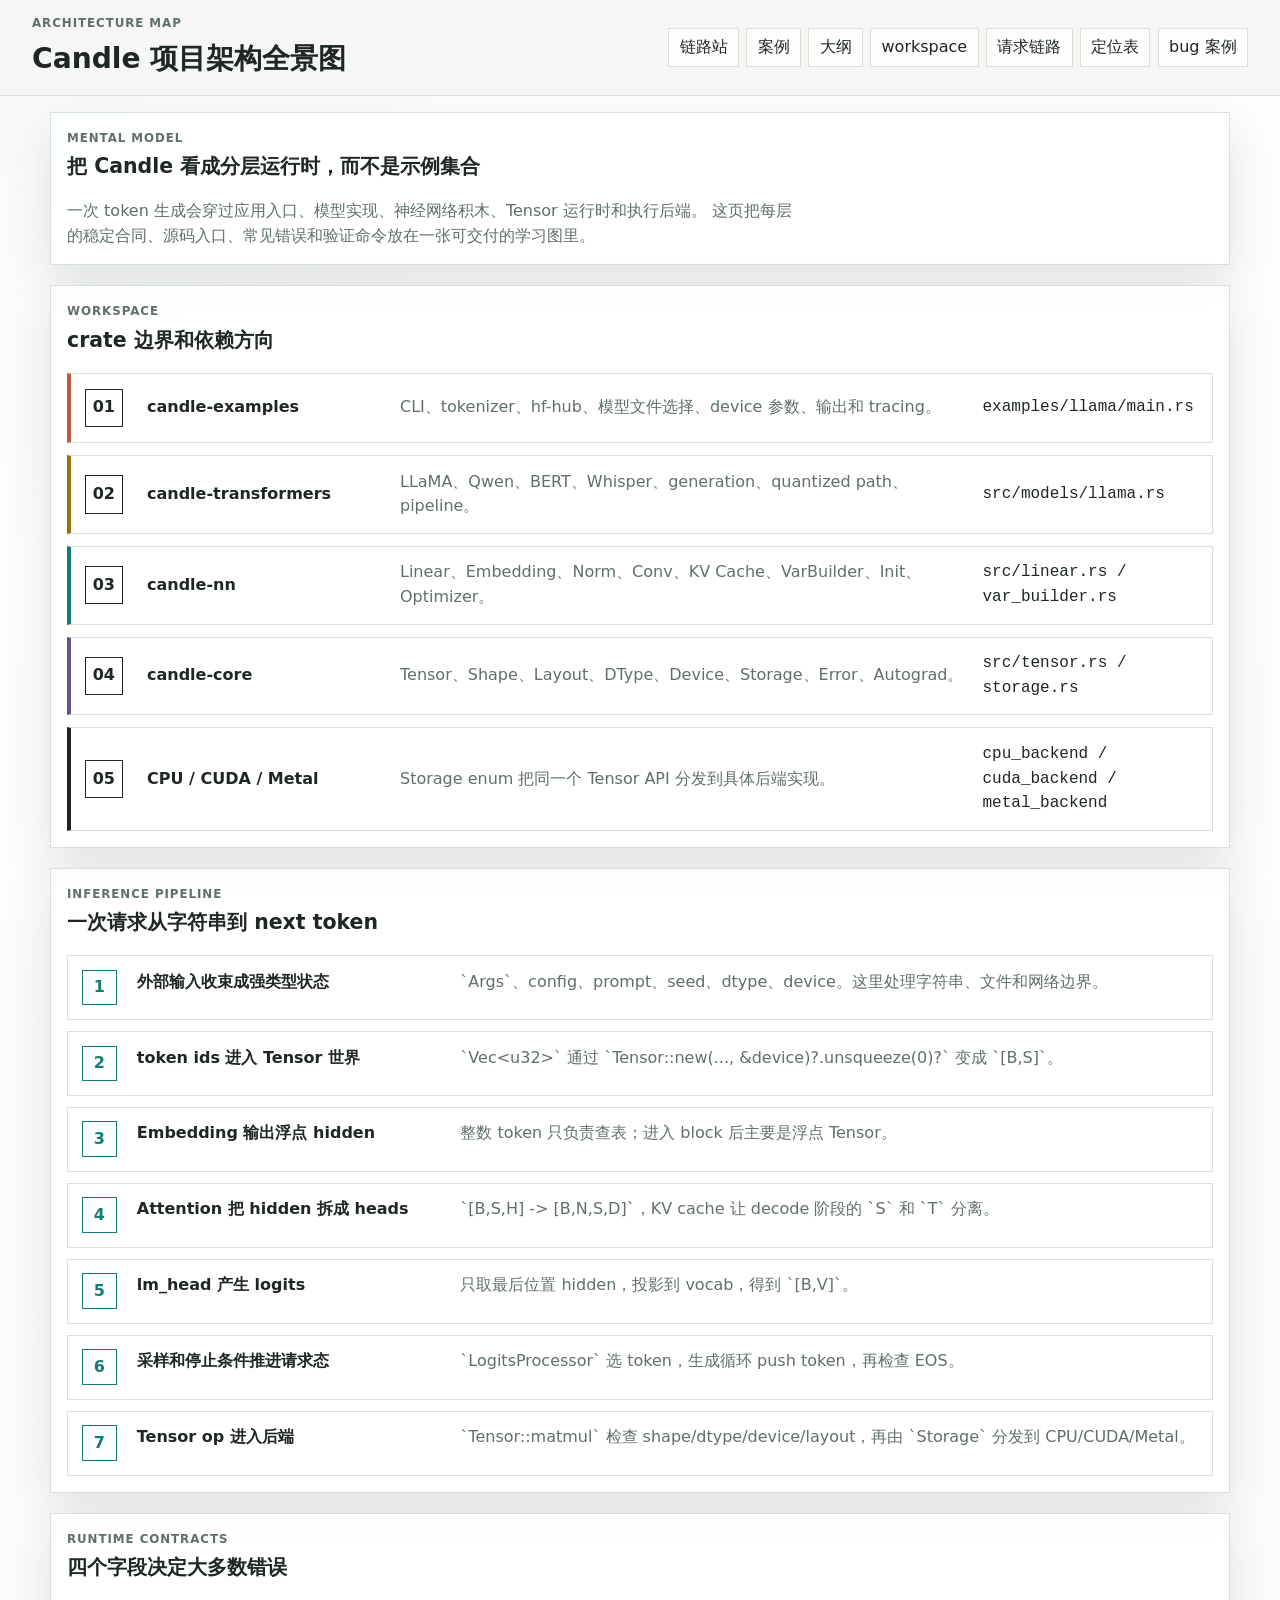
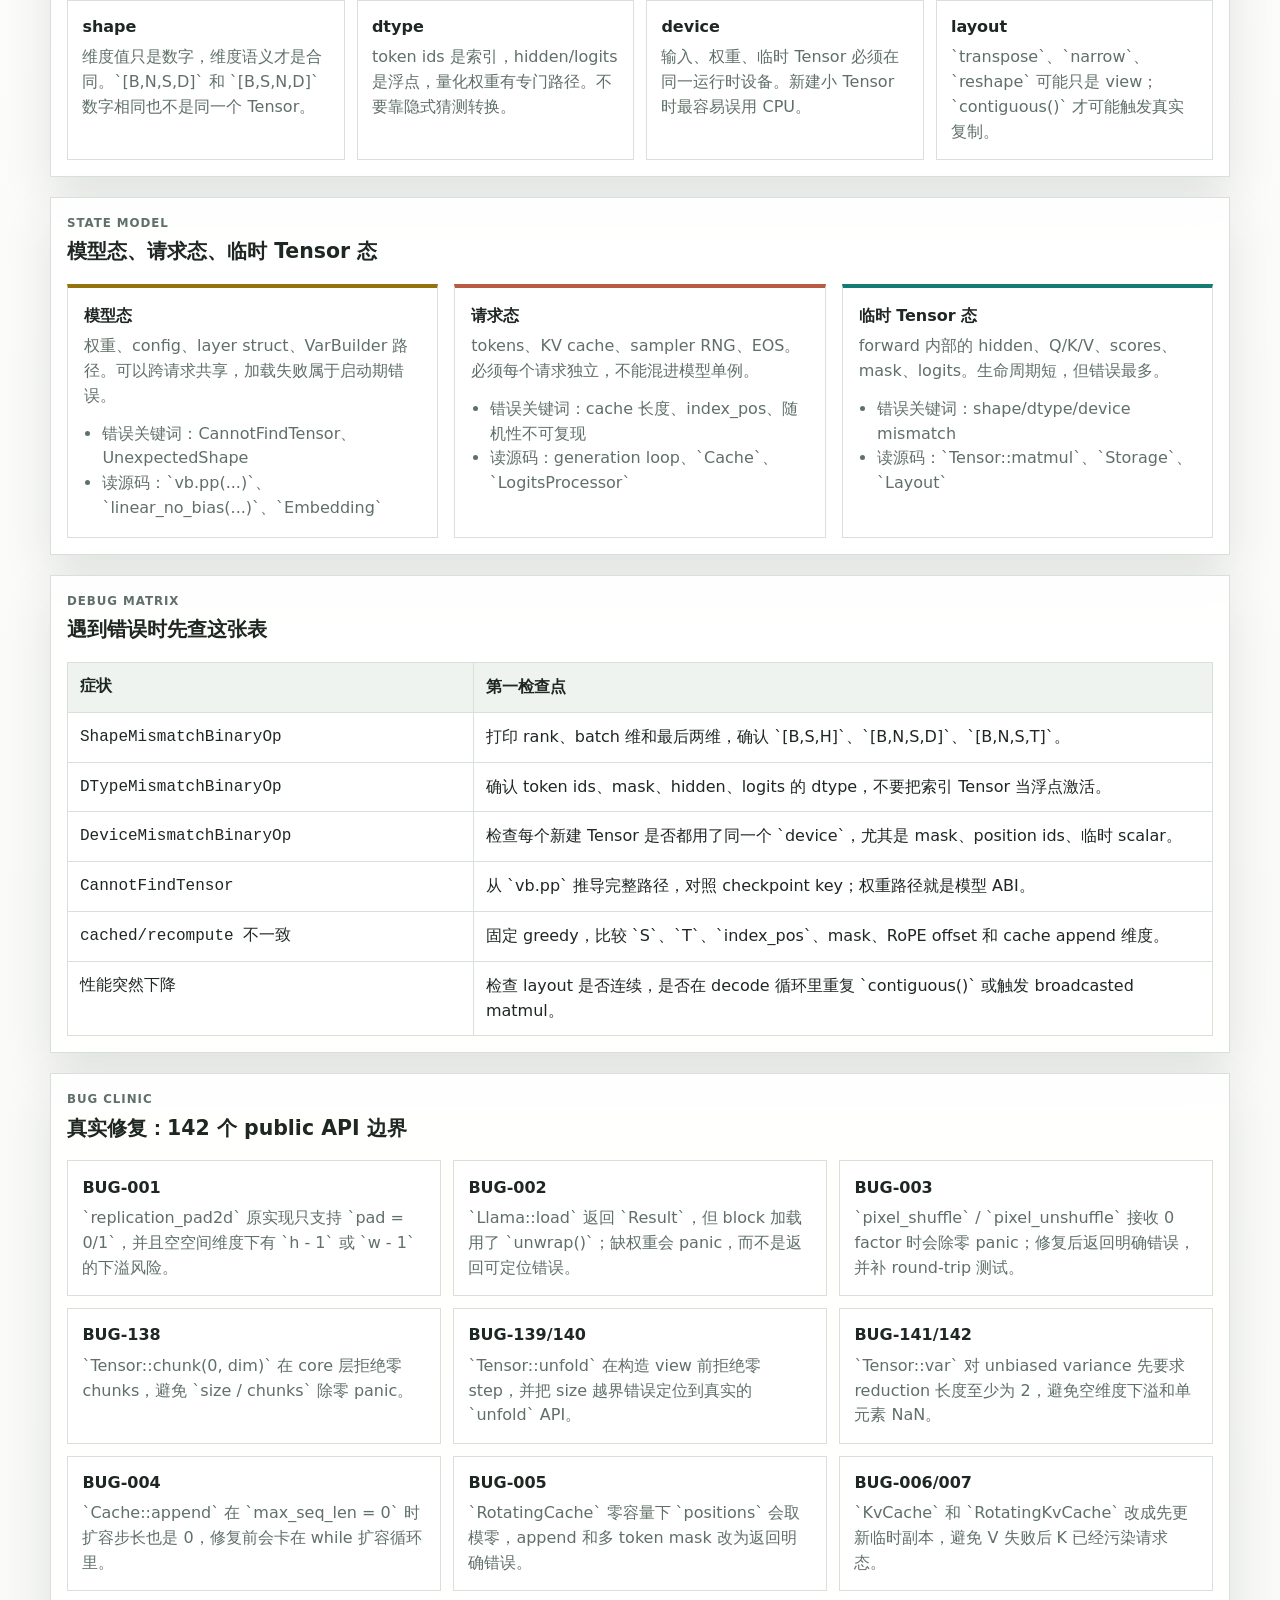
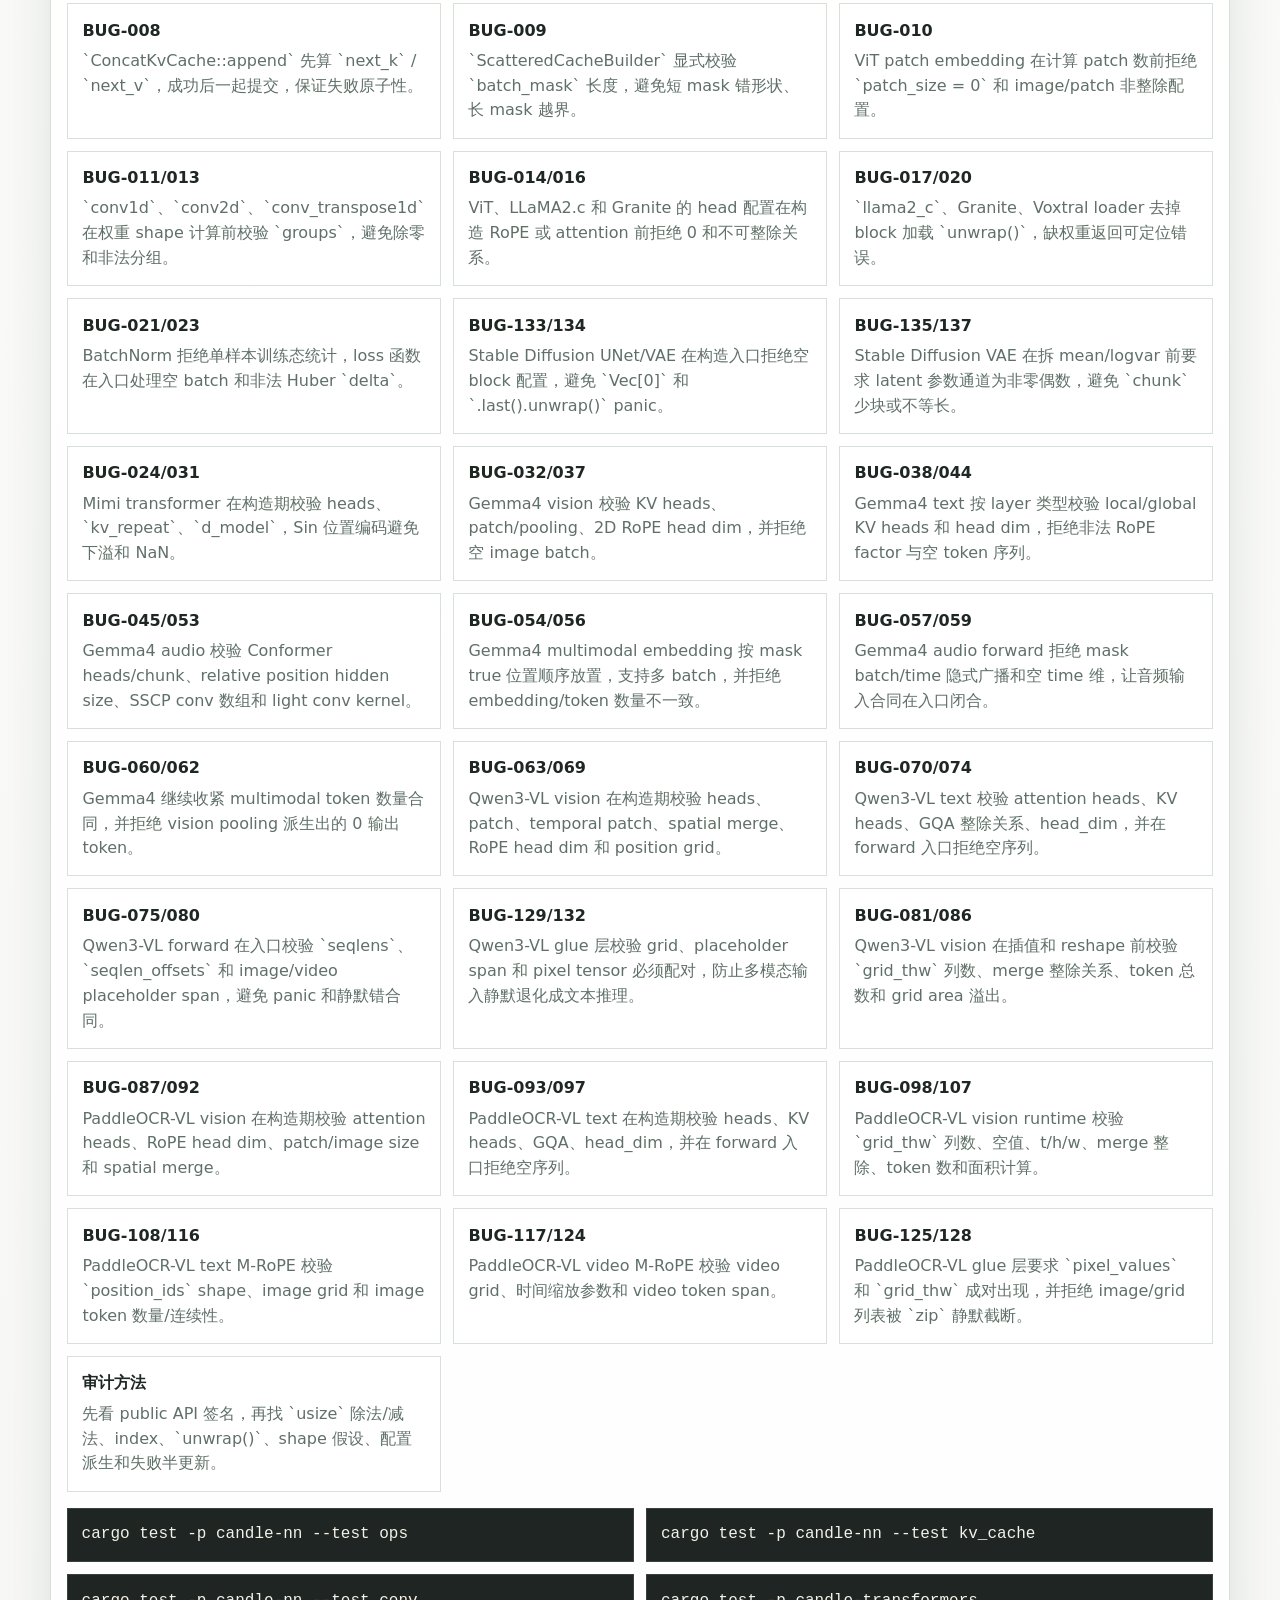
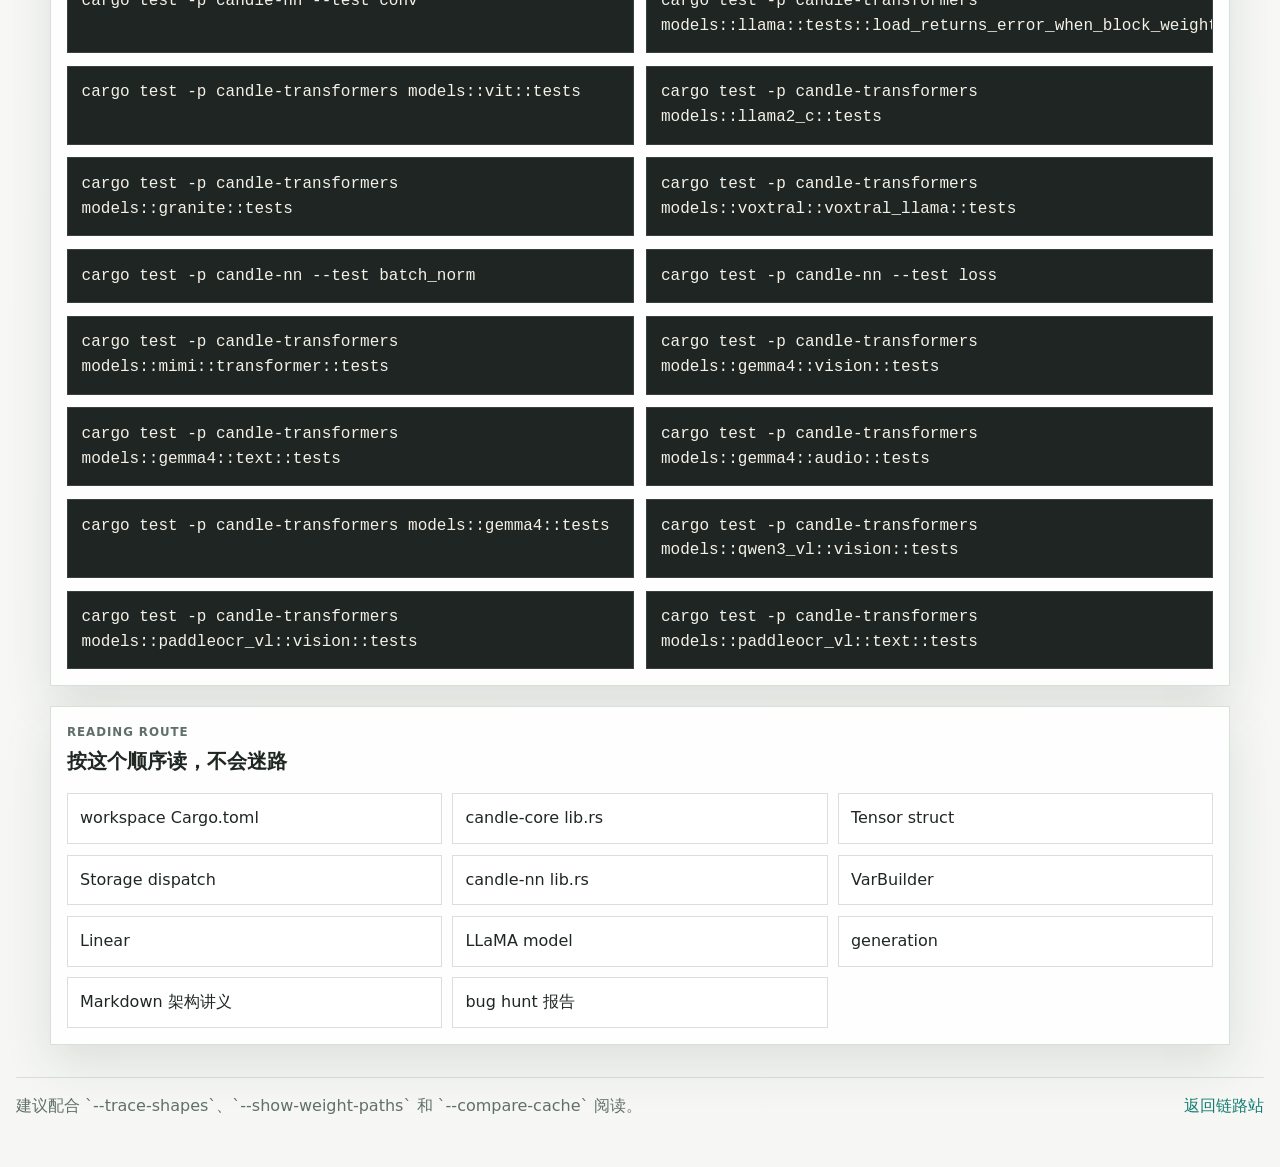
==== rust-learning/html/architecture.html @ 29ecb041 "Document Tensor var bug hunt" ====
<!doctype html>
<html lang="zh-CN">
  <head>
    <meta charset="utf-8" />
    <meta name="viewport" content="width=device-width, initial-scale=1" />
    <title>Candle 项目架构全景图</title>
    <link rel="stylesheet" href="./styles.css" />
  </head>
  <body>
    <header class="topbar">
      <div>
        <p class="eyebrow">Architecture Map</p>
        <h1>Candle 项目架构全景图</h1>
      </div>
      <nav aria-label="页面导航">
        <a href="./index.html">链路站</a>
        <a href="./trace-walkthrough.html">案例</a>
        <a href="./course-syllabus.html">大纲</a>
        <a href="#workspace">workspace</a>
        <a href="#pipeline">请求链路</a>
        <a href="#debug">定位表</a>
        <a href="#bug">bug 案例</a>
      </nav>
    </header>

    <main class="document-page">
      <section class="panel-section lead-panel">
        <div class="section-heading">
          <p class="eyebrow">Mental Model</p>
          <h2>把 Candle 看成分层运行时，而不是示例集合</h2>
        </div>
        <p>
          一次 token 生成会穿过应用入口、模型实现、神经网络积木、Tensor 运行时和执行后端。
          这页把每层的稳定合同、源码入口、常见错误和验证命令放在一张可交付的学习图里。
        </p>
      </section>

      <section id="workspace" class="panel-section">
        <div class="section-heading">
          <p class="eyebrow">Workspace</p>
          <h2>crate 边界和依赖方向</h2>
        </div>
        <div class="layer-stack" aria-label="Candle 分层架构">
          <article class="layer-card layer-app">
            <span>01</span>
            <h3>candle-examples</h3>
            <p>CLI、tokenizer、hf-hub、模型文件选择、device 参数、输出和 tracing。</p>
            <code>examples/llama/main.rs</code>
          </article>
          <article class="layer-card layer-transformer">
            <span>02</span>
            <h3>candle-transformers</h3>
            <p>LLaMA、Qwen、BERT、Whisper、generation、quantized path、pipeline。</p>
            <code>src/models/llama.rs</code>
          </article>
          <article class="layer-card layer-nn">
            <span>03</span>
            <h3>candle-nn</h3>
            <p>Linear、Embedding、Norm、Conv、KV Cache、VarBuilder、Init、Optimizer。</p>
            <code>src/linear.rs / var_builder.rs</code>
          </article>
          <article class="layer-card layer-core">
            <span>04</span>
            <h3>candle-core</h3>
            <p>Tensor、Shape、Layout、DType、Device、Storage、Error、Autograd。</p>
            <code>src/tensor.rs / storage.rs</code>
          </article>
          <article class="layer-card layer-backend">
            <span>05</span>
            <h3>CPU / CUDA / Metal</h3>
            <p>Storage enum 把同一个 Tensor API 分发到具体后端实现。</p>
            <code>cpu_backend / cuda_backend / metal_backend</code>
          </article>
        </div>
      </section>

      <section id="pipeline" class="panel-section">
        <div class="section-heading">
          <p class="eyebrow">Inference Pipeline</p>
          <h2>一次请求从字符串到 next token</h2>
        </div>
        <ol class="pipeline-list">
          <li>
            <strong>外部输入收束成强类型状态</strong>
            <span>`Args`、config、prompt、seed、dtype、device。这里处理字符串、文件和网络边界。</span>
          </li>
          <li>
            <strong>token ids 进入 Tensor 世界</strong>
            <span>`Vec&lt;u32&gt;` 通过 `Tensor::new(..., &device)?.unsqueeze(0)?` 变成 `[B,S]`。</span>
          </li>
          <li>
            <strong>Embedding 输出浮点 hidden</strong>
            <span>整数 token 只负责查表；进入 block 后主要是浮点 Tensor。</span>
          </li>
          <li>
            <strong>Attention 把 hidden 拆成 heads</strong>
            <span>`[B,S,H] -> [B,N,S,D]`，KV cache 让 decode 阶段的 `S` 和 `T` 分离。</span>
          </li>
          <li>
            <strong>lm_head 产生 logits</strong>
            <span>只取最后位置 hidden，投影到 vocab，得到 `[B,V]`。</span>
          </li>
          <li>
            <strong>采样和停止条件推进请求态</strong>
            <span>`LogitsProcessor` 选 token，生成循环 push token，再检查 EOS。</span>
          </li>
          <li>
            <strong>Tensor op 进入后端</strong>
            <span>`Tensor::matmul` 检查 shape/dtype/device/layout，再由 `Storage` 分发到 CPU/CUDA/Metal。</span>
          </li>
        </ol>
      </section>

      <section class="panel-section">
        <div class="section-heading">
          <p class="eyebrow">Runtime Contracts</p>
          <h2>四个字段决定大多数错误</h2>
        </div>
        <div class="contract-grid">
          <article>
            <h3>shape</h3>
            <p>维度值只是数字，维度语义才是合同。`[B,N,S,D]` 和 `[B,S,N,D]` 数字相同也不是同一个 Tensor。</p>
          </article>
          <article>
            <h3>dtype</h3>
            <p>token ids 是索引，hidden/logits 是浮点，量化权重有专门路径。不要靠隐式猜测转换。</p>
          </article>
          <article>
            <h3>device</h3>
            <p>输入、权重、临时 Tensor 必须在同一运行时设备。新建小 Tensor 时最容易误用 CPU。</p>
          </article>
          <article>
            <h3>layout</h3>
            <p>`transpose`、`narrow`、`reshape` 可能只是 view；`contiguous()` 才可能触发真实复制。</p>
          </article>
        </div>
      </section>

      <section class="panel-section">
        <div class="section-heading">
          <p class="eyebrow">State Model</p>
          <h2>模型态、请求态、临时 Tensor 态</h2>
        </div>
        <div class="state-lanes">
          <article class="lane lane-model">
            <h3>模型态</h3>
            <p>权重、config、layer struct、VarBuilder 路径。可以跨请求共享，加载失败属于启动期错误。</p>
            <ul>
              <li>错误关键词：CannotFindTensor、UnexpectedShape</li>
              <li>读源码：`vb.pp(...)`、`linear_no_bias(...)`、`Embedding`</li>
            </ul>
          </article>
          <article class="lane lane-request">
            <h3>请求态</h3>
            <p>tokens、KV cache、sampler RNG、EOS。必须每个请求独立，不能混进模型单例。</p>
            <ul>
              <li>错误关键词：cache 长度、index_pos、随机性不可复现</li>
              <li>读源码：generation loop、`Cache`、`LogitsProcessor`</li>
            </ul>
          </article>
          <article class="lane lane-temp">
            <h3>临时 Tensor 态</h3>
            <p>forward 内部的 hidden、Q/K/V、scores、mask、logits。生命周期短，但错误最多。</p>
            <ul>
              <li>错误关键词：shape/dtype/device mismatch</li>
              <li>读源码：`Tensor::matmul`、`Storage`、`Layout`</li>
            </ul>
          </article>
        </div>
      </section>

      <section id="debug" class="panel-section">
        <div class="section-heading">
          <p class="eyebrow">Debug Matrix</p>
          <h2>遇到错误时先查这张表</h2>
        </div>
        <div class="invariant-table" role="table" aria-label="调试定位表">
          <div role="row">
            <strong role="cell">症状</strong>
            <strong role="cell">第一检查点</strong>
          </div>
          <div role="row">
            <span role="cell">ShapeMismatchBinaryOp</span>
            <span role="cell">打印 rank、batch 维和最后两维，确认 `[B,S,H]`、`[B,N,S,D]`、`[B,N,S,T]`。</span>
          </div>
          <div role="row">
            <span role="cell">DTypeMismatchBinaryOp</span>
            <span role="cell">确认 token ids、mask、hidden、logits 的 dtype，不要把索引 Tensor 当浮点激活。</span>
          </div>
          <div role="row">
            <span role="cell">DeviceMismatchBinaryOp</span>
            <span role="cell">检查每个新建 Tensor 是否都用了同一个 `device`，尤其是 mask、position ids、临时 scalar。</span>
          </div>
          <div role="row">
            <span role="cell">CannotFindTensor</span>
            <span role="cell">从 `vb.pp` 推导完整路径，对照 checkpoint key；权重路径就是模型 ABI。</span>
          </div>
          <div role="row">
            <span role="cell">cached/recompute 不一致</span>
            <span role="cell">固定 greedy，比较 `S`、`T`、`index_pos`、mask、RoPE offset 和 cache append 维度。</span>
          </div>
          <div role="row">
            <span role="cell">性能突然下降</span>
            <span role="cell">检查 layout 是否连续，是否在 decode 循环里重复 `contiguous()` 或触发 broadcasted matmul。</span>
          </div>
        </div>
      </section>

      <section id="bug" class="panel-section">
        <div class="section-heading">
          <p class="eyebrow">Bug Clinic</p>
          <h2>真实修复：142 个 public API 边界</h2>
        </div>
        <div class="bug-grid">
          <article class="bug-card">
            <h3>BUG-001</h3>
            <p>`replication_pad2d` 原实现只支持 `pad = 0/1`，并且空空间维度下有 `h - 1` 或 `w - 1` 的下溢风险。</p>
          </article>
          <article class="bug-card">
            <h3>BUG-002</h3>
            <p>`Llama::load` 返回 `Result<Self>`，但 block 加载用了 `unwrap()`；缺权重会 panic，而不是返回可定位错误。</p>
          </article>
          <article class="bug-card">
            <h3>BUG-003</h3>
            <p>`pixel_shuffle` / `pixel_unshuffle` 接收 0 factor 时会除零 panic；修复后返回明确错误，并补 round-trip 测试。</p>
          </article>
          <article class="bug-card">
            <h3>BUG-138</h3>
            <p>`Tensor::chunk(0, dim)` 在 core 层拒绝零 chunks，避免 `size / chunks` 除零 panic。</p>
          </article>
          <article class="bug-card">
            <h3>BUG-139/140</h3>
            <p>`Tensor::unfold` 在构造 view 前拒绝零 step，并把 size 越界错误定位到真实的 `unfold` API。</p>
          </article>
          <article class="bug-card">
            <h3>BUG-141/142</h3>
            <p>`Tensor::var` 对 unbiased variance 先要求 reduction 长度至少为 2，避免空维度下溢和单元素 NaN。</p>
          </article>
          <article class="bug-card">
            <h3>BUG-004</h3>
            <p>`Cache::append` 在 `max_seq_len = 0` 时扩容步长也是 0，修复前会卡在 while 扩容循环里。</p>
          </article>
          <article class="bug-card">
            <h3>BUG-005</h3>
            <p>`RotatingCache` 零容量下 `positions` 会取模零，append 和多 token mask 改为返回明确错误。</p>
          </article>
          <article class="bug-card">
            <h3>BUG-006/007</h3>
            <p>`KvCache` 和 `RotatingKvCache` 改成先更新临时副本，避免 V 失败后 K 已经污染请求态。</p>
          </article>
          <article class="bug-card">
            <h3>BUG-008</h3>
            <p>`ConcatKvCache::append` 先算 `next_k` / `next_v`，成功后一起提交，保证失败原子性。</p>
          </article>
          <article class="bug-card">
            <h3>BUG-009</h3>
            <p>`ScatteredCacheBuilder` 显式校验 `batch_mask` 长度，避免短 mask 错形状、长 mask 越界。</p>
          </article>
          <article class="bug-card">
            <h3>BUG-010</h3>
            <p>ViT patch embedding 在计算 patch 数前拒绝 `patch_size = 0` 和 image/patch 非整除配置。</p>
          </article>
          <article class="bug-card">
            <h3>BUG-011/013</h3>
            <p>`conv1d`、`conv2d`、`conv_transpose1d` 在权重 shape 计算前校验 `groups`，避免除零和非法分组。</p>
          </article>
          <article class="bug-card">
            <h3>BUG-014/016</h3>
            <p>ViT、LLaMA2.c 和 Granite 的 head 配置在构造 RoPE 或 attention 前拒绝 0 和不可整除关系。</p>
          </article>
          <article class="bug-card">
            <h3>BUG-017/020</h3>
            <p>`llama2_c`、Granite、Voxtral loader 去掉 block 加载 `unwrap()`，缺权重返回可定位错误。</p>
          </article>
          <article class="bug-card">
            <h3>BUG-021/023</h3>
            <p>BatchNorm 拒绝单样本训练态统计，loss 函数在入口处理空 batch 和非法 Huber `delta`。</p>
          </article>
          <article class="bug-card">
            <h3>BUG-133/134</h3>
            <p>Stable Diffusion UNet/VAE 在构造入口拒绝空 block 配置，避免 `Vec[0]` 和 `.last().unwrap()` panic。</p>
          </article>
          <article class="bug-card">
            <h3>BUG-135/137</h3>
            <p>Stable Diffusion VAE 在拆 mean/logvar 前要求 latent 参数通道为非零偶数，避免 `chunk` 少块或不等长。</p>
          </article>
          <article class="bug-card">
            <h3>BUG-024/031</h3>
            <p>Mimi transformer 在构造期校验 heads、`kv_repeat`、`d_model`，Sin 位置编码避免下溢和 NaN。</p>
          </article>
          <article class="bug-card">
            <h3>BUG-032/037</h3>
            <p>Gemma4 vision 校验 KV heads、patch/pooling、2D RoPE head dim，并拒绝空 image batch。</p>
          </article>
          <article class="bug-card">
            <h3>BUG-038/044</h3>
            <p>Gemma4 text 按 layer 类型校验 local/global KV heads 和 head dim，拒绝非法 RoPE factor 与空 token 序列。</p>
          </article>
          <article class="bug-card">
            <h3>BUG-045/053</h3>
            <p>Gemma4 audio 校验 Conformer heads/chunk、relative position hidden size、SSCP conv 数组和 light conv kernel。</p>
          </article>
          <article class="bug-card">
            <h3>BUG-054/056</h3>
            <p>Gemma4 multimodal embedding 按 mask true 位置顺序放置，支持多 batch，并拒绝 embedding/token 数量不一致。</p>
          </article>
          <article class="bug-card">
            <h3>BUG-057/059</h3>
            <p>Gemma4 audio forward 拒绝 mask batch/time 隐式广播和空 time 维，让音频输入合同在入口闭合。</p>
          </article>
          <article class="bug-card">
            <h3>BUG-060/062</h3>
            <p>Gemma4 继续收紧 multimodal token 数量合同，并拒绝 vision pooling 派生出的 0 输出 token。</p>
          </article>
          <article class="bug-card">
            <h3>BUG-063/069</h3>
            <p>Qwen3-VL vision 在构造期校验 heads、patch、temporal patch、spatial merge、RoPE head dim 和 position grid。</p>
          </article>
          <article class="bug-card">
            <h3>BUG-070/074</h3>
            <p>Qwen3-VL text 校验 attention heads、KV heads、GQA 整除关系、head_dim，并在 forward 入口拒绝空序列。</p>
          </article>
          <article class="bug-card">
            <h3>BUG-075/080</h3>
            <p>Qwen3-VL forward 在入口校验 `seqlens`、`seqlen_offsets` 和 image/video placeholder span，避免 panic 和静默错合同。</p>
          </article>
          <article class="bug-card">
            <h3>BUG-129/132</h3>
            <p>Qwen3-VL glue 层校验 grid、placeholder span 和 pixel tensor 必须配对，防止多模态输入静默退化成文本推理。</p>
          </article>
          <article class="bug-card">
            <h3>BUG-081/086</h3>
            <p>Qwen3-VL vision 在插值和 reshape 前校验 `grid_thw` 列数、merge 整除关系、token 总数和 grid area 溢出。</p>
          </article>
          <article class="bug-card">
            <h3>BUG-087/092</h3>
            <p>PaddleOCR-VL vision 在构造期校验 attention heads、RoPE head dim、patch/image size 和 spatial merge。</p>
          </article>
          <article class="bug-card">
            <h3>BUG-093/097</h3>
            <p>PaddleOCR-VL text 在构造期校验 heads、KV heads、GQA、head_dim，并在 forward 入口拒绝空序列。</p>
          </article>
          <article class="bug-card">
            <h3>BUG-098/107</h3>
            <p>PaddleOCR-VL vision runtime 校验 `grid_thw` 列数、空值、t/h/w、merge 整除、token 数和面积计算。</p>
          </article>
          <article class="bug-card">
            <h3>BUG-108/116</h3>
            <p>PaddleOCR-VL text M-RoPE 校验 `position_ids` shape、image grid 和 image token 数量/连续性。</p>
          </article>
          <article class="bug-card">
            <h3>BUG-117/124</h3>
            <p>PaddleOCR-VL video M-RoPE 校验 video grid、时间缩放参数和 video token span。</p>
          </article>
          <article class="bug-card">
            <h3>BUG-125/128</h3>
            <p>PaddleOCR-VL glue 层要求 `pixel_values` 和 `grid_thw` 成对出现，并拒绝 image/grid 列表被 `zip` 静默截断。</p>
          </article>
          <article class="bug-card">
            <h3>审计方法</h3>
            <p>先看 public API 签名，再找 `usize` 除法/减法、index、`unwrap()`、shape 假设、配置派生和失败半更新。</p>
          </article>
        </div>
        <div class="command-row">
          <pre><code>cargo test -p candle-nn --test ops</code></pre>
          <pre><code>cargo test -p candle-nn --test kv_cache</code></pre>
          <pre><code>cargo test -p candle-nn --test conv</code></pre>
          <pre><code>cargo test -p candle-transformers models::llama::tests::load_returns_error_when_block_weights_are_missing</code></pre>
          <pre><code>cargo test -p candle-transformers models::vit::tests</code></pre>
          <pre><code>cargo test -p candle-transformers models::llama2_c::tests</code></pre>
          <pre><code>cargo test -p candle-transformers models::granite::tests</code></pre>
          <pre><code>cargo test -p candle-transformers models::voxtral::voxtral_llama::tests</code></pre>
          <pre><code>cargo test -p candle-nn --test batch_norm</code></pre>
          <pre><code>cargo test -p candle-nn --test loss</code></pre>
          <pre><code>cargo test -p candle-transformers models::mimi::transformer::tests</code></pre>
          <pre><code>cargo test -p candle-transformers models::gemma4::vision::tests</code></pre>
          <pre><code>cargo test -p candle-transformers models::gemma4::text::tests</code></pre>
          <pre><code>cargo test -p candle-transformers models::gemma4::audio::tests</code></pre>
          <pre><code>cargo test -p candle-transformers models::gemma4::tests</code></pre>
          <pre><code>cargo test -p candle-transformers models::qwen3_vl::vision::tests</code></pre>
          <pre><code>cargo test -p candle-transformers models::paddleocr_vl::vision::tests</code></pre>
          <pre><code>cargo test -p candle-transformers models::paddleocr_vl::text::tests</code></pre>
        </div>
      </section>

      <section class="panel-section">
        <div class="section-heading">
          <p class="eyebrow">Reading Route</p>
          <h2>按这个顺序读，不会迷路</h2>
        </div>
        <div class="source-grid">
          <a href="../../Cargo.toml">workspace Cargo.toml</a>
          <a href="../../candle-core/src/lib.rs">candle-core lib.rs</a>
          <a href="../../candle-core/src/tensor.rs">Tensor struct</a>
          <a href="../../candle-core/src/storage.rs">Storage dispatch</a>
          <a href="../../candle-nn/src/lib.rs">candle-nn lib.rs</a>
          <a href="../../candle-nn/src/var_builder.rs">VarBuilder</a>
          <a href="../../candle-nn/src/linear.rs">Linear</a>
          <a href="../../candle-transformers/src/models/llama.rs">LLaMA model</a>
          <a href="../../candle-transformers/src/generation/mod.rs">generation</a>
          <a href="../candle-project-architecture.md">Markdown 架构讲义</a>
          <a href="../bug-hunt-report.md">bug hunt 报告</a>
        </div>
      </section>
    </main>

    <footer>
      <span>建议配合 `--trace-shapes`、`--show-weight-paths` 和 `--compare-cache` 阅读。</span>
      <a href="./index.html">返回链路站</a>
    </footer>
  </body>
</html>
---- rust-learning/html/styles.css ----
:root {
  color-scheme: light;
  --bg: #f6f7f4;
  --surface: #ffffff;
  --surface-strong: #eef3ef;
  --ink: #1f2723;
  --muted: #607068;
  --line: #d9e0da;
  --teal: #147c72;
  --teal-weak: #dcefed;
  --coral: #b75b42;
  --coral-weak: #f7e6df;
  --gold: #94720d;
  --gold-weak: #f2ead1;
  --violet: #67528f;
  --violet-weak: #ece7f4;
  --code: #1e2522;
  --shadow: 0 18px 45px rgba(36, 48, 42, 0.12);
}

* {
  box-sizing: border-box;
}

html {
  scroll-behavior: smooth;
}

body {
  margin: 0;
  background:
    linear-gradient(180deg, rgba(255, 255, 255, 0.82), rgba(246, 247, 244, 0.92)),
    radial-gradient(circle at top left, rgba(20, 124, 114, 0.14), transparent 34rem),
    var(--bg);
  color: var(--ink);
  font-family:
    ui-sans-serif,
    system-ui,
    -apple-system,
    BlinkMacSystemFont,
    "Segoe UI",
    sans-serif;
  line-height: 1.55;
}

a {
  color: var(--teal);
  text-decoration: none;
}

a:hover {
  text-decoration: underline;
}

button,
select,
input {
  font: inherit;
}

code,
pre {
  font-family:
    ui-monospace,
    SFMono-Regular,
    Menlo,
    Consolas,
    "Liberation Mono",
    monospace;
}

pre {
  margin: 0;
  overflow-x: auto;
  white-space: pre-wrap;
}

.skip-link {
  position: absolute;
  left: 1rem;
  top: -4rem;
  z-index: 20;
  background: var(--ink);
  color: #fff;
  padding: 0.6rem 0.8rem;
}

.skip-link:focus {
  top: 1rem;
}

.topbar {
  position: sticky;
  top: 0;
  z-index: 10;
  display: flex;
  align-items: center;
  justify-content: space-between;
  gap: 1rem;
  min-height: 76px;
  padding: 0.9rem clamp(1rem, 3vw, 2rem);
  background: rgba(246, 247, 244, 0.92);
  border-bottom: 1px solid var(--line);
  backdrop-filter: blur(14px);
}

.topbar h1 {
  margin: 0;
  font-size: clamp(1.25rem, 2.2vw, 1.9rem);
  letter-spacing: 0;
}

.topbar nav {
  display: flex;
  flex-wrap: wrap;
  justify-content: flex-end;
  gap: 0.45rem;
}

.topbar nav a {
  display: inline-flex;
  align-items: center;
  min-height: 2.25rem;
  padding: 0.4rem 0.65rem;
  border: 1px solid var(--line);
  background: rgba(255, 255, 255, 0.75);
  color: var(--ink);
}

main {
  display: grid;
  gap: 1.25rem;
  width: min(1520px, calc(100% - 2rem));
  margin: 1rem auto 2rem;
}

.eyebrow {
  margin: 0 0 0.25rem;
  color: var(--muted);
  font-size: 0.74rem;
  font-weight: 700;
  letter-spacing: 0.08em;
  text-transform: uppercase;
}

.section-heading h2,
.inspector h2 {
  margin: 0;
  font-size: clamp(1.1rem, 1.6vw, 1.55rem);
  letter-spacing: 0;
}

.workspace {
  display: grid;
  grid-template-columns: minmax(230px, 0.8fr) minmax(420px, 1.55fr) minmax(320px, 1fr);
  gap: 1rem;
  min-height: calc(100vh - 116px);
}

.rail,
.stage-map,
.inspector,
.panel-section,
.lab-grid {
  background: rgba(255, 255, 255, 0.92);
  border: 1px solid var(--line);
  box-shadow: var(--shadow);
}

.rail,
.inspector,
.panel-section,
.lab-grid {
  padding: 1rem;
}

.rail {
  align-self: start;
  position: sticky;
  top: 92px;
}

.stage-list {
  display: grid;
  gap: 0.45rem;
  margin-top: 1rem;
}

.stage-button {
  display: grid;
  grid-template-columns: 2.1rem 1fr;
  gap: 0.6rem;
  width: 100%;
  min-height: 3.8rem;
  padding: 0.6rem;
  border: 1px solid var(--line);
  background: var(--surface);
  color: var(--ink);
  text-align: left;
  cursor: pointer;
}

.stage-button:hover,
.stage-button[aria-current="true"] {
  border-color: var(--teal);
  background: var(--teal-weak);
}

.stage-index {
  display: inline-grid;
  place-items: center;
  width: 2rem;
  height: 2rem;
  border: 1px solid currentColor;
  color: var(--teal);
  font-weight: 800;
}

.stage-button strong {
  display: block;
  font-size: 0.95rem;
}

.stage-button span:last-child {
  color: var(--muted);
  font-size: 0.82rem;
}

.stage-map {
  display: flex;
  flex-direction: column;
  min-height: 500px;
  padding: 1rem;
}

.flow-grid {
  display: grid;
  grid-template-columns: repeat(2, minmax(0, 1fr));
  gap: 0.8rem;
  flex: 1;
}

.flow-node {
  position: relative;
  display: grid;
  align-content: space-between;
  min-height: 128px;
  padding: 0.9rem;
  border: 1px solid var(--line);
  background: var(--surface);
  cursor: pointer;
}

.flow-node::after {
  content: "";
  position: absolute;
  right: -0.55rem;
  top: 50%;
  width: 0.5rem;
  height: 1px;
  background: var(--line);
}

.flow-node:nth-child(2n)::after,
.flow-node:last-child::after {
  display: none;
}

.flow-node[aria-current="true"] {
  border-color: var(--teal);
  background: linear-gradient(180deg, var(--teal-weak), #fff);
}

.node-meta {
  display: flex;
  align-items: center;
  justify-content: space-between;
  gap: 0.6rem;
  color: var(--muted);
  font-size: 0.78rem;
  font-weight: 700;
  text-transform: uppercase;
}

.flow-node h3 {
  margin: 0.6rem 0 0.35rem;
  font-size: 1rem;
  letter-spacing: 0;
}

.flow-node p {
  margin: 0;
  color: var(--muted);
  font-size: 0.9rem;
}

.badge {
  display: inline-flex;
  align-items: center;
  min-height: 1.5rem;
  padding: 0.1rem 0.45rem;
  color: var(--ink);
  background: var(--surface-strong);
  border: 1px solid var(--line);
  font-size: 0.75rem;
}

.badge.request {
  background: var(--coral-weak);
}

.badge.tensor {
  background: var(--teal-weak);
}

.badge.model {
  background: var(--gold-weak);
}

.badge.backend {
  background: var(--violet-weak);
}

.legend {
  display: flex;
  flex-wrap: wrap;
  gap: 0.8rem;
  margin-top: 1rem;
  color: var(--muted);
  font-size: 0.85rem;
}

.legend span {
  display: inline-flex;
  align-items: center;
  gap: 0.4rem;
}

.dot {
  display: inline-block;
  width: 0.8rem;
  height: 0.8rem;
  border: 1px solid var(--line);
}

.dot.request {
  background: var(--coral);
}

.dot.tensor {
  background: var(--teal);
}

.dot.model {
  background: var(--gold);
}

.dot.backend {
  background: var(--violet);
}

.inspector {
  align-self: start;
  position: sticky;
  top: 92px;
  display: grid;
  gap: 1rem;
}

.summary {
  margin: 0;
  color: var(--muted);
}

.metric-grid {
  display: grid;
  grid-template-columns: repeat(2, minmax(0, 1fr));
  gap: 0.5rem;
}

.metric {
  min-height: 4.4rem;
  padding: 0.65rem;
  border: 1px solid var(--line);
  background: var(--surface-strong);
}

.metric span {
  display: block;
  color: var(--muted);
  font-size: 0.75rem;
  font-weight: 700;
  text-transform: uppercase;
}

.metric strong {
  display: block;
  margin-top: 0.25rem;
  font-size: 0.96rem;
}

.info-block {
  border-top: 1px solid var(--line);
  padding-top: 0.75rem;
}

.info-block h3,
.command-card h3,
.lane h3,
.lab-card h3 {
  margin: 0 0 0.35rem;
  font-size: 1rem;
  letter-spacing: 0;
}

.info-block p,
.command-card p,
.lane p,
.lab-card p {
  margin: 0;
  color: var(--muted);
}

.command-card {
  display: grid;
  gap: 0.7rem;
  padding: 0.8rem;
  background: var(--code);
  color: #f4f1e8;
}

.command-card p {
  color: #c6d0ca;
}

.command-card pre {
  padding: 0.75rem;
  background: rgba(255, 255, 255, 0.07);
  border: 1px solid rgba(255, 255, 255, 0.13);
}

.copy-button {
  justify-self: start;
  min-height: 2rem;
  padding: 0.25rem 0.6rem;
  border: 1px solid #f4f1e8;
  background: transparent;
  color: #f4f1e8;
  cursor: pointer;
}

.panel-section,
.lab-grid {
  display: grid;
  gap: 1rem;
}

.state-lanes {
  display: grid;
  grid-template-columns: repeat(3, minmax(0, 1fr));
  gap: 1rem;
}

.lane {
  padding: 1rem;
  border: 1px solid var(--line);
  background: var(--surface);
}

.lane ul {
  margin: 0.8rem 0 0;
  padding-left: 1.15rem;
  color: var(--muted);
}

.lane-model {
  border-top: 4px solid var(--gold);
}

.lane-request {
  border-top: 4px solid var(--coral);
}

.lane-temp {
  border-top: 4px solid var(--teal);
}

.lab-grid {
  grid-template-columns: 1fr;
}

.controls {
  display: flex;
  align-items: end;
  flex-wrap: wrap;
  gap: 1rem;
  padding: 0.9rem;
  border: 1px solid var(--line);
  background: var(--surface-strong);
}

.controls label {
  display: grid;
  gap: 0.25rem;
  min-width: min(260px, 100%);
  color: var(--muted);
  font-weight: 700;
}

.controls select,
.controls input {
  min-height: 2.4rem;
  border: 1px solid var(--line);
  background: #fff;
  color: var(--ink);
}

.controls output {
  min-height: 2.4rem;
  padding: 0.45rem 0.7rem;
  border: 1px solid var(--line);
  background: #fff;
}

.lab-cards {
  display: grid;
  grid-template-columns: repeat(3, minmax(0, 1fr));
  gap: 1rem;
}

.lab-card {
  padding: 1rem;
  border: 1px solid var(--line);
  background: var(--surface);
}

dl {
  display: grid;
  grid-template-columns: minmax(110px, 0.75fr) 1fr;
  gap: 0.45rem 0.75rem;
  margin: 0.75rem 0 0;
}

dt {
  color: var(--muted);
  font-weight: 700;
}

dd {
  margin: 0;
}

.small {
  margin-top: 0.75rem !important;
  font-size: 0.88rem;
}

.source-grid {
  display: grid;
  grid-template-columns: repeat(3, minmax(0, 1fr));
  gap: 0.65rem;
}

.source-grid a {
  display: flex;
  align-items: center;
  min-height: 3rem;
  padding: 0.75rem;
  border: 1px solid var(--line);
  background: var(--surface);
  color: var(--ink);
}

.source-grid a:hover {
  border-color: var(--teal);
  background: var(--teal-weak);
  text-decoration: none;
}

.score-layout {
  display: grid;
  grid-template-columns: minmax(220px, 0.6fr) minmax(0, 1.4fr);
  gap: 1rem;
}

.score-meter {
  padding: 1rem;
  border: 1px solid var(--line);
  background: var(--surface-strong);
}

.ring {
  display: grid;
  place-items: center;
  width: 9rem;
  height: 9rem;
  margin-bottom: 1rem;
  border: 10px solid var(--teal);
  background: #fff;
  color: var(--ink);
  font-size: 1.7rem;
  font-weight: 800;
}

.checklist {
  display: grid;
  gap: 0.55rem;
}

.check-item {
  display: grid;
  grid-template-columns: 1.2rem 1fr;
  gap: 0.7rem;
  align-items: start;
  min-height: 3.2rem;
  padding: 0.75rem;
  border: 1px solid var(--line);
  background: var(--surface);
}

.check-item input {
  margin-top: 0.25rem;
}

.check-item strong {
  display: block;
}

.check-item span {
  color: var(--muted);
  font-size: 0.9rem;
}

footer {
  display: flex;
  justify-content: space-between;
  gap: 1rem;
  width: min(1520px, calc(100% - 2rem));
  margin: 0 auto 2rem;
  padding: 1rem 0;
  color: var(--muted);
  border-top: 1px solid var(--line);
}

.document-page {
  max-width: 1180px;
}

.lead-panel > p {
  max-width: 72ch;
  margin: 0;
  color: var(--muted);
}

.command-row {
  display: grid;
  grid-template-columns: repeat(2, minmax(0, 1fr));
  gap: 0.8rem;
}

.command-row pre,
.terminal {
  padding: 0.85rem;
  background: var(--code);
  color: #f4f1e8;
  border: 1px solid rgba(255, 255, 255, 0.12);
}

.transcript-grid {
  display: grid;
  grid-template-columns: minmax(0, 1.35fr) minmax(260px, 0.65fr);
  gap: 1rem;
}

.callouts {
  display: grid;
  gap: 0.75rem;
}

.callouts article {
  padding: 0.85rem;
  border: 1px solid var(--line);
  background: var(--surface-strong);
}

.callouts h3 {
  margin: 0 0 0.3rem;
  font-size: 1rem;
}

.callouts p {
  margin: 0;
  color: var(--muted);
}

.invariant-table {
  display: grid;
  border: 1px solid var(--line);
  background: var(--surface);
}

.invariant-table > div {
  display: grid;
  grid-template-columns: minmax(220px, 0.55fr) minmax(0, 1fr);
  border-top: 1px solid var(--line);
}

.invariant-table > div:first-child {
  border-top: 0;
  background: var(--surface-strong);
}

.invariant-table strong,
.invariant-table span {
  padding: 0.75rem;
}

.invariant-table strong:first-child,
.invariant-table span:first-child {
  border-right: 1px solid var(--line);
  font-family:
    ui-monospace,
    SFMono-Regular,
    Menlo,
    Consolas,
    "Liberation Mono",
    monospace;
}

.details-grid {
  display: grid;
  grid-template-columns: repeat(2, minmax(0, 1fr));
  gap: 0.75rem;
}

.module-grid {
  display: grid;
  grid-template-columns: repeat(2, minmax(0, 1fr));
  gap: 0.85rem;
}

.module-grid article {
  padding: 1rem;
  border: 1px solid var(--line);
  background: var(--surface);
}

.module-grid h3 {
  margin: 0 0 0.35rem;
  font-size: 1rem;
}

.module-grid p {
  margin: 0 0 0.65rem;
  color: var(--muted);
}

.module-grid ul {
  margin: 0;
  padding-left: 1.1rem;
  color: var(--muted);
}

.layer-stack {
  display: grid;
  gap: 0.75rem;
}

.layer-card {
  display: grid;
  grid-template-columns: 3rem minmax(160px, 0.42fr) minmax(0, 1fr) minmax(180px, 0.38fr);
  gap: 0.9rem;
  align-items: center;
  min-height: 4.4rem;
  padding: 0.85rem;
  border: 1px solid var(--line);
  background: var(--surface);
}

.layer-card span {
  display: inline-grid;
  place-items: center;
  width: 2.4rem;
  height: 2.4rem;
  border: 1px solid currentColor;
  font-weight: 800;
}

.layer-card h3 {
  margin: 0;
  font-size: 1rem;
}

.layer-card p {
  margin: 0;
  color: var(--muted);
}

.layer-card code {
  color: var(--ink);
  overflow-wrap: anywhere;
}

.layer-app {
  border-left: 4px solid var(--coral);
}

.layer-transformer {
  border-left: 4px solid var(--gold);
}

.layer-nn {
  border-left: 4px solid var(--teal);
}

.layer-core {
  border-left: 4px solid var(--violet);
}

.layer-backend {
  border-left: 4px solid var(--ink);
}

.pipeline-list {
  display: grid;
  gap: 0.7rem;
  margin: 0;
  padding: 0;
  list-style: none;
  counter-reset: pipeline;
}

.pipeline-list li {
  counter-increment: pipeline;
  display: grid;
  grid-template-columns: 2.6rem 0.42fr 1fr;
  gap: 0.85rem;
  align-items: start;
  padding: 0.85rem;
  border: 1px solid var(--line);
  background: var(--surface);
}

.pipeline-list li::before {
  content: counter(pipeline);
  display: inline-grid;
  place-items: center;
  width: 2.1rem;
  height: 2.1rem;
  border: 1px solid var(--teal);
  color: var(--teal);
  font-weight: 800;
}

.pipeline-list strong {
  font-size: 1rem;
}

.pipeline-list span {
  color: var(--muted);
}

.contract-grid {
  display: grid;
  grid-template-columns: repeat(4, minmax(0, 1fr));
  gap: 0.75rem;
}

.bug-grid {
  display: grid;
  grid-template-columns: repeat(3, minmax(0, 1fr));
  gap: 0.75rem;
}

.contract-grid article,
.bug-card {
  padding: 0.9rem;
  border: 1px solid var(--line);
  background: var(--surface);
}

.contract-grid h3,
.bug-card h3 {
  margin: 0 0 0.35rem;
  font-size: 1rem;
}

.contract-grid p,
.bug-card p {
  margin: 0;
  color: var(--muted);
}

details {
  border: 1px solid var(--line);
  background: var(--surface);
}

summary {
  min-height: 3rem;
  padding: 0.75rem;
  font-weight: 700;
  cursor: pointer;
}

details p {
  margin: 0;
  padding: 0 0.75rem 0.85rem;
  color: var(--muted);
}

@media (max-width: 1180px) {
  .workspace {
    grid-template-columns: 1fr;
  }

  .rail,
  .inspector {
    position: static;
  }

  .stage-list {
    grid-template-columns: repeat(2, minmax(0, 1fr));
  }

  .flow-grid,
  .state-lanes,
  .lab-cards,
  .source-grid,
  .command-row,
  .transcript-grid,
  .details-grid,
  .module-grid,
  .contract-grid,
  .bug-grid,
  .score-layout {
    grid-template-columns: repeat(2, minmax(0, 1fr));
  }

  .layer-card {
    grid-template-columns: 3rem 1fr;
  }

  .layer-card p,
  .layer-card code {
    grid-column: 2;
  }

  .pipeline-list li {
    grid-template-columns: 2.6rem 1fr;
  }

  .pipeline-list span {
    grid-column: 2;
  }
}

@media (max-width: 760px) {
  .topbar {
    position: static;
    align-items: stretch;
    flex-direction: column;
  }

  .topbar nav {
    justify-content: flex-start;
  }

  main,
  footer {
    width: min(100% - 1rem, 1520px);
  }

  .stage-list,
  .flow-grid,
  .metric-grid,
  .state-lanes,
  .lab-cards,
  .source-grid,
    .command-row,
    .transcript-grid,
    .details-grid,
    .module-grid,
    .contract-grid,
    .bug-grid,
    .score-layout {
    grid-template-columns: 1fr;
  }

  .layer-card,
  .pipeline-list li {
    grid-template-columns: 1fr;
  }

  .layer-card p,
  .layer-card code,
  .pipeline-list span {
    grid-column: auto;
  }

  .invariant-table > div {
    grid-template-columns: 1fr;
  }

  .invariant-table strong:first-child,
  .invariant-table span:first-child {
    border-right: 0;
    border-bottom: 1px solid var(--line);
  }

  .flow-node::after {
    display: none;
  }

  dl {
    grid-template-columns: 1fr;
  }

  footer {
    flex-direction: column;
  }
}

@media print {
  body {
    background: #fff;
  }

  .topbar,
  .rail,
  .copy-button,
  footer {
    display: none !important;
  }

  main,
  .document-page {
    width: 100%;
    max-width: none;
    margin: 0;
  }

  .workspace,
  .state-lanes,
  .lab-cards,
  .source-grid,
    .score-layout,
    .command-row,
    .transcript-grid,
    .details-grid,
    .module-grid,
    .contract-grid,
    .bug-grid {
    grid-template-columns: 1fr;
  }

  .stage-map,
  .inspector,
  .panel-section,
  .lab-grid,
  .lane,
  .lab-card,
  .source-grid a,
  .check-item,
  .callouts article,
  details {
    box-shadow: none;
    break-inside: avoid;
  }

  .command-card,
  .terminal,
  .command-row pre {
    background: #f4f4f4;
    color: #111;
    border-color: #ccc;
  }
}
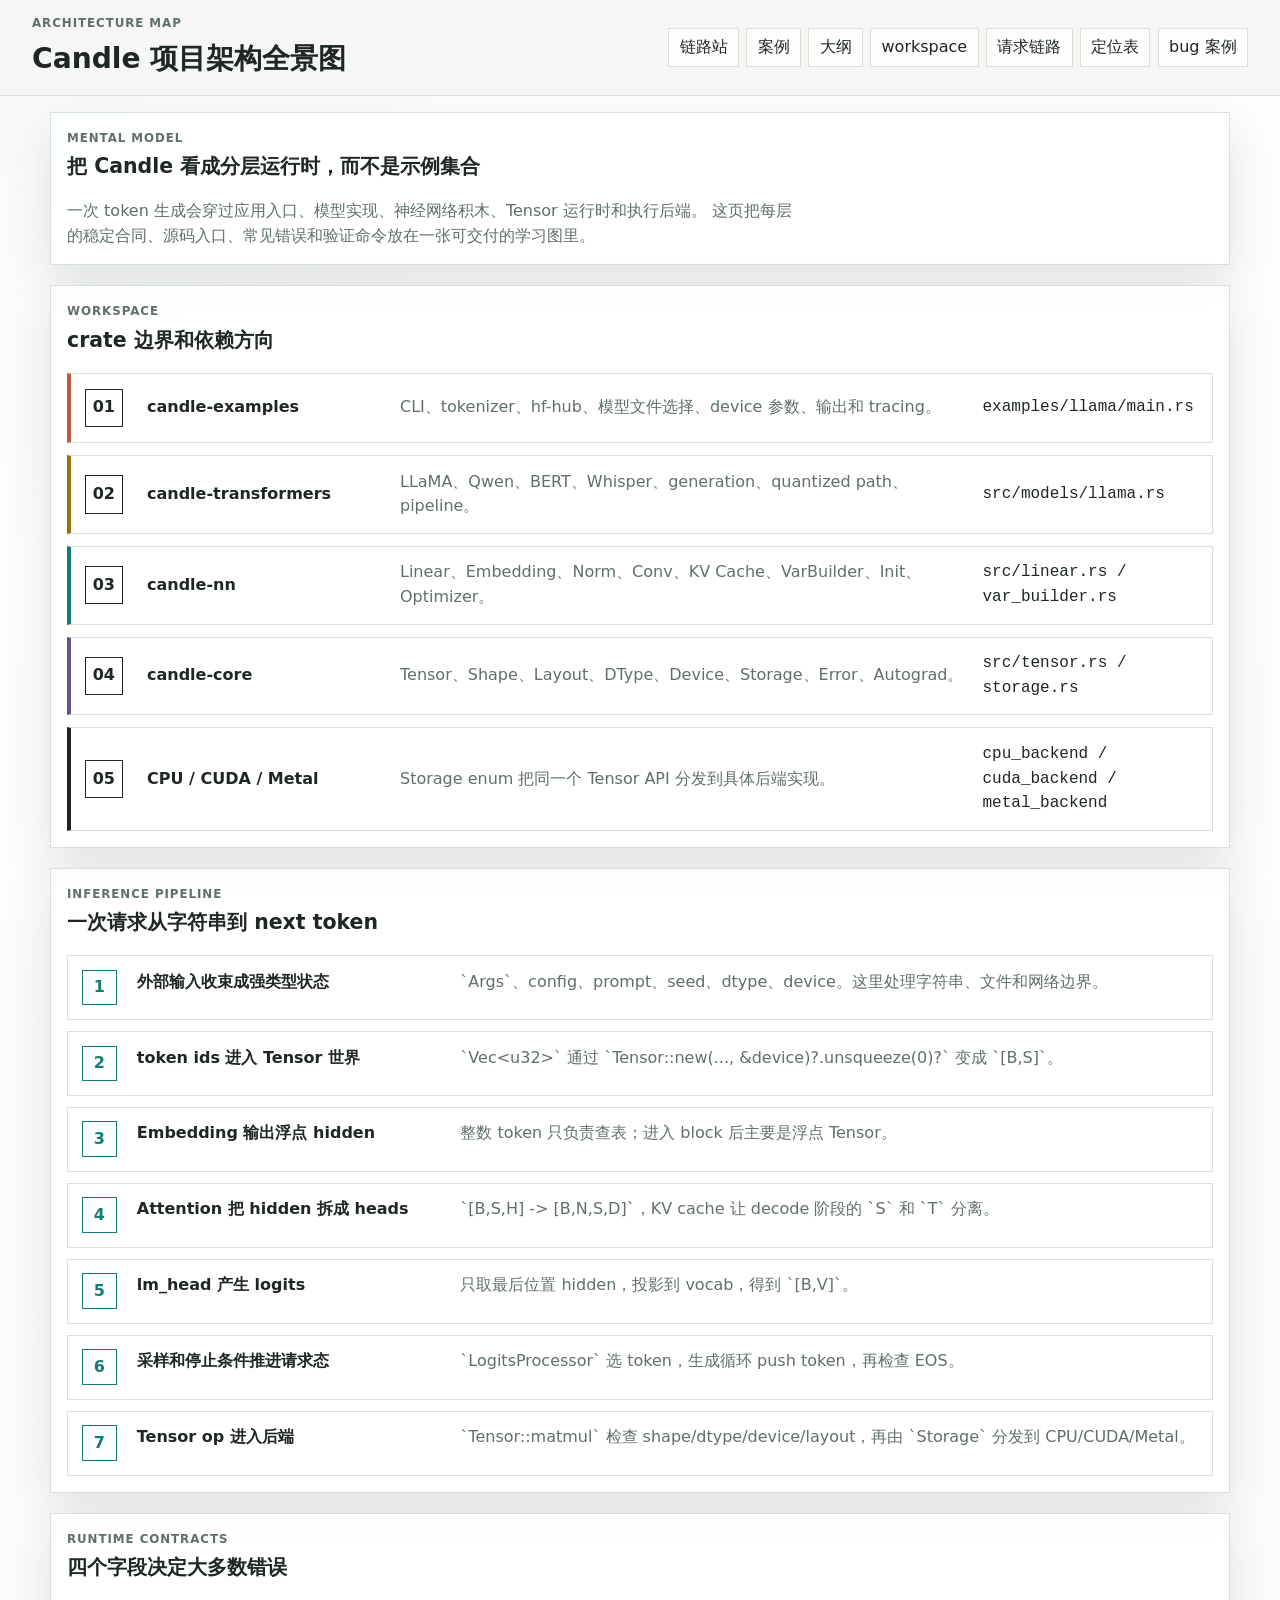
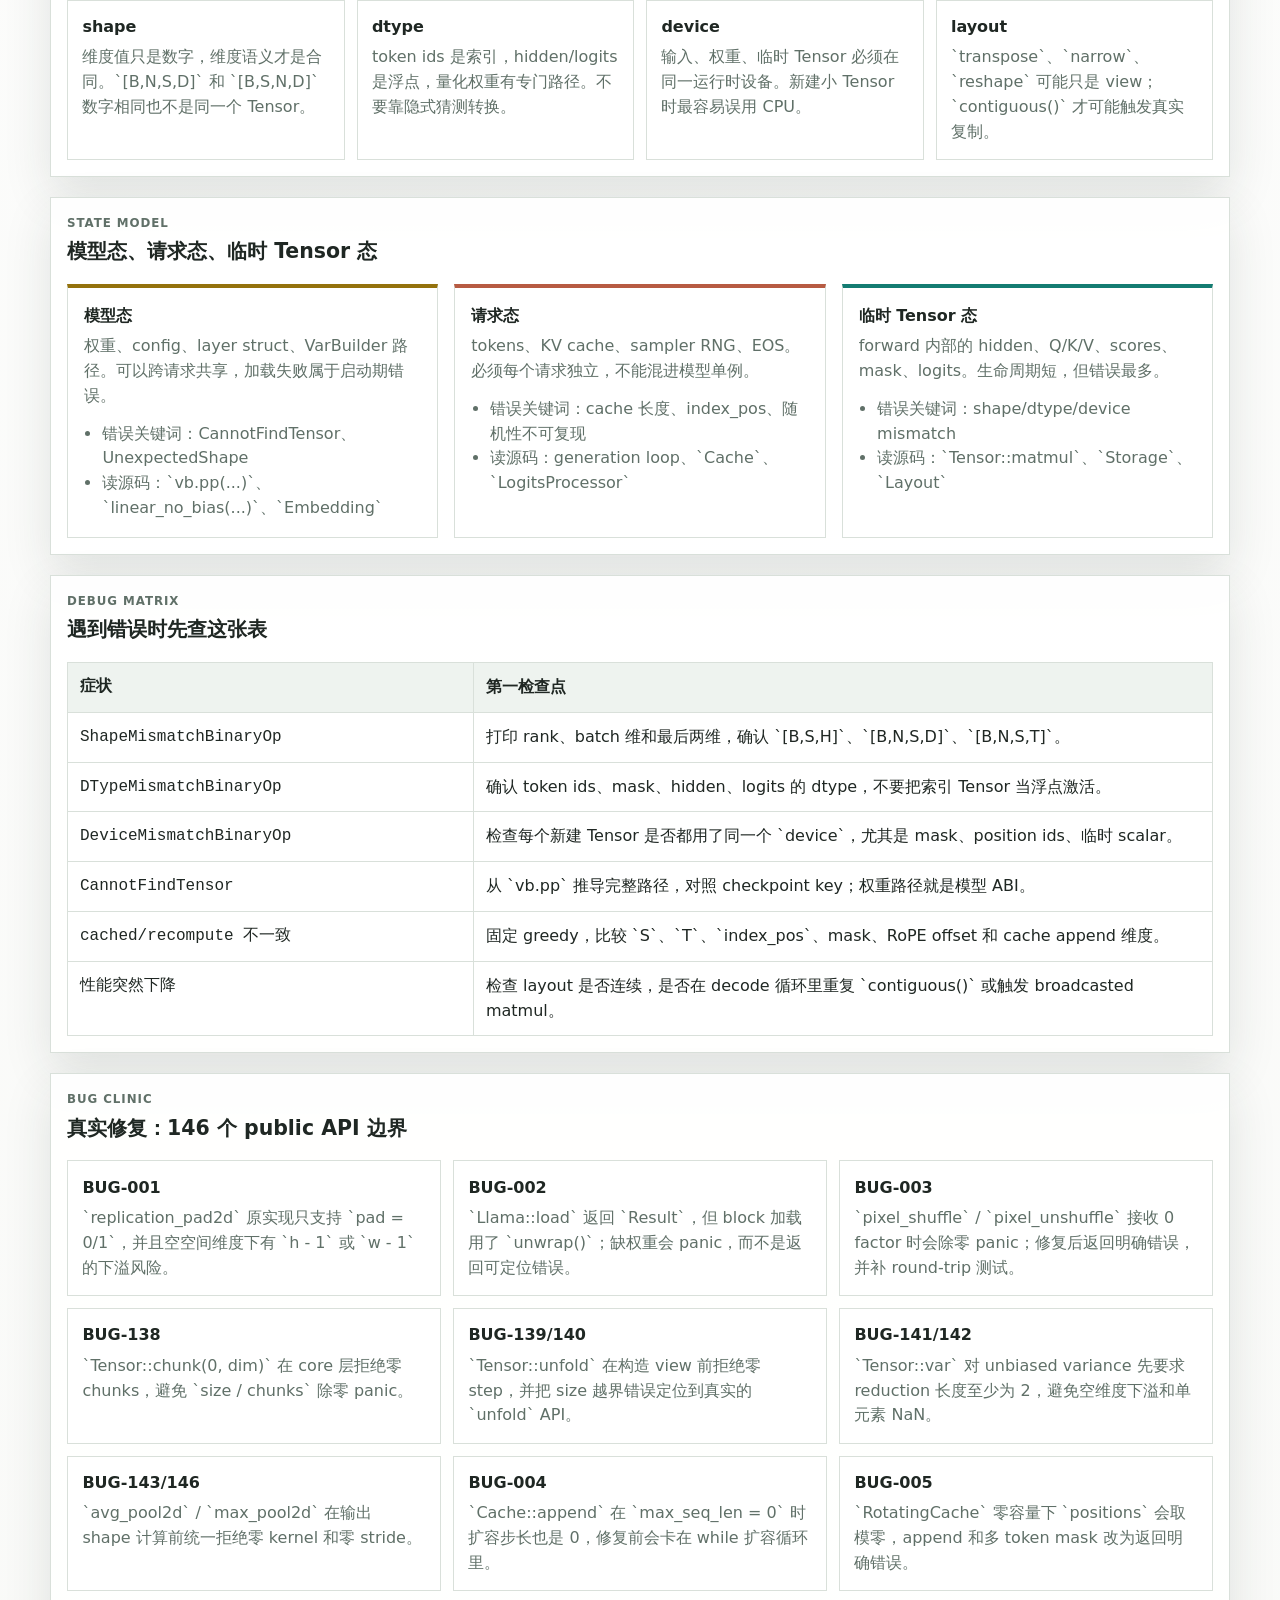
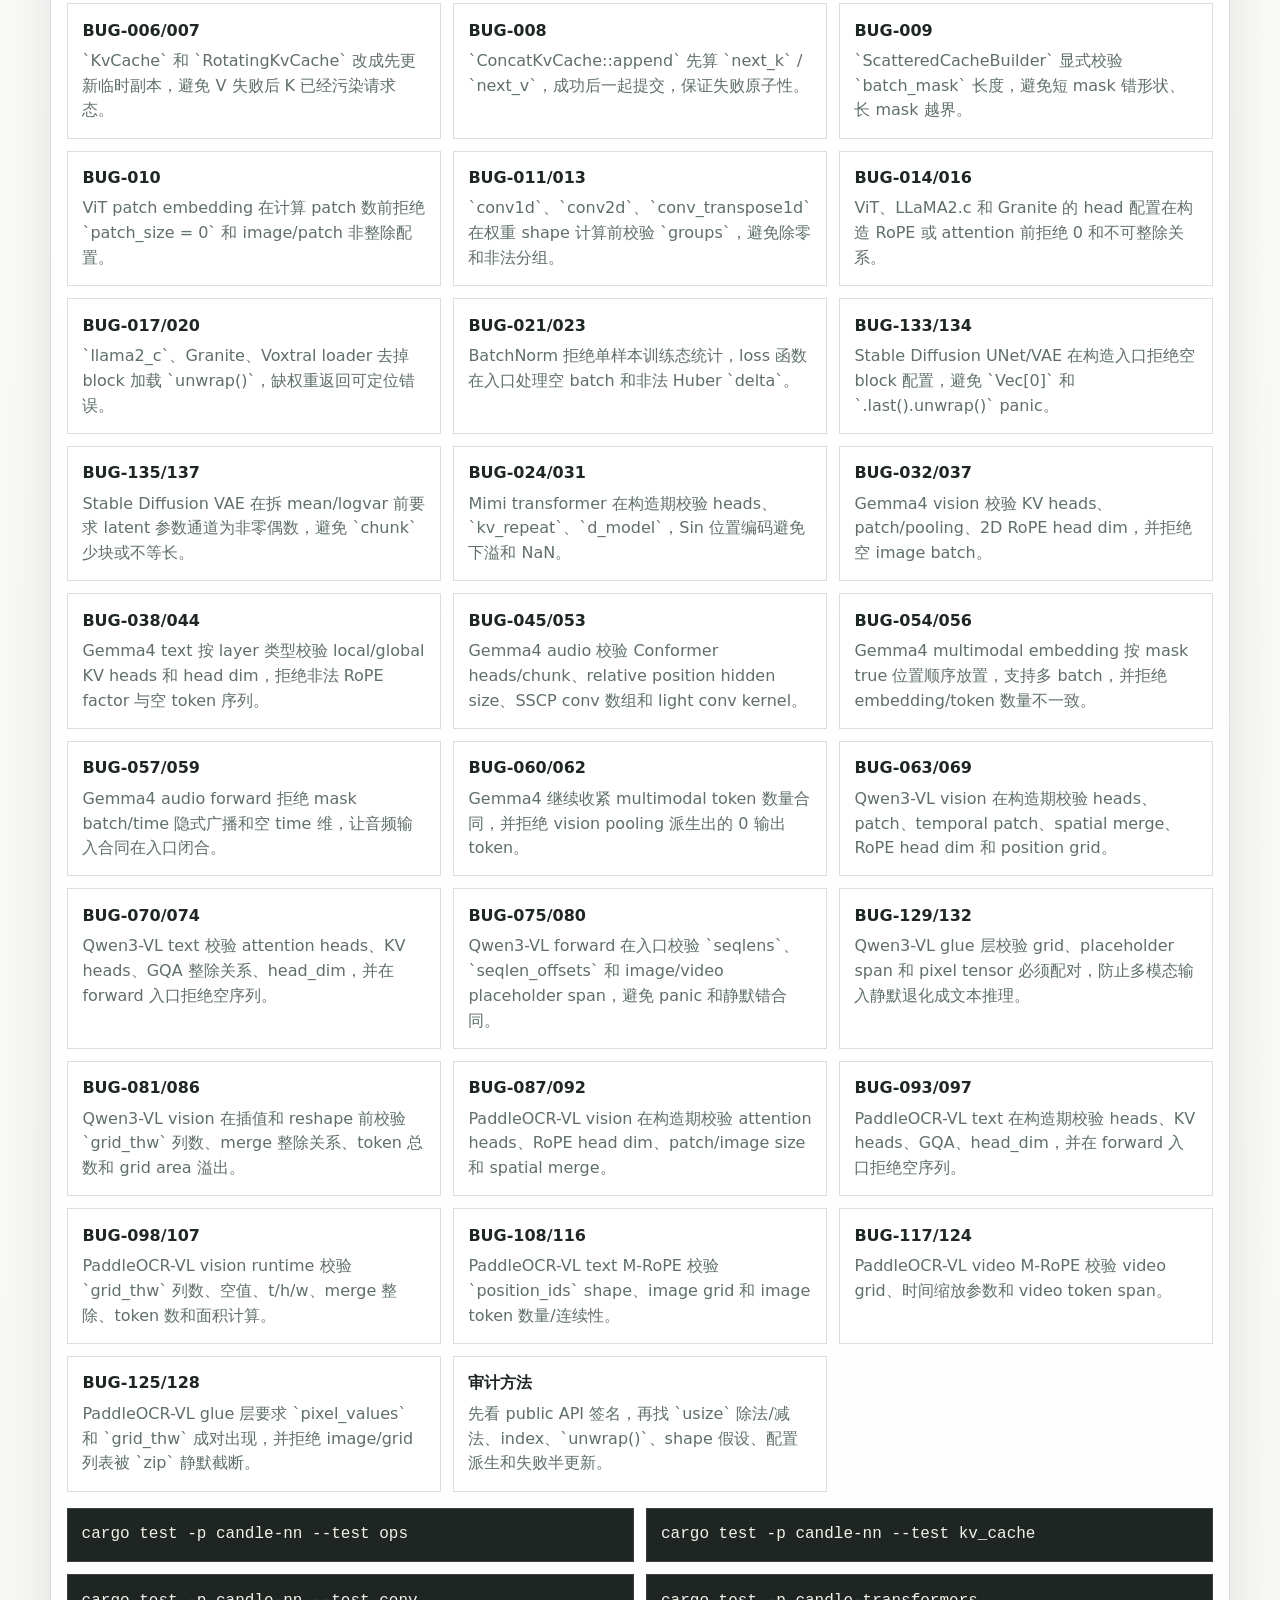
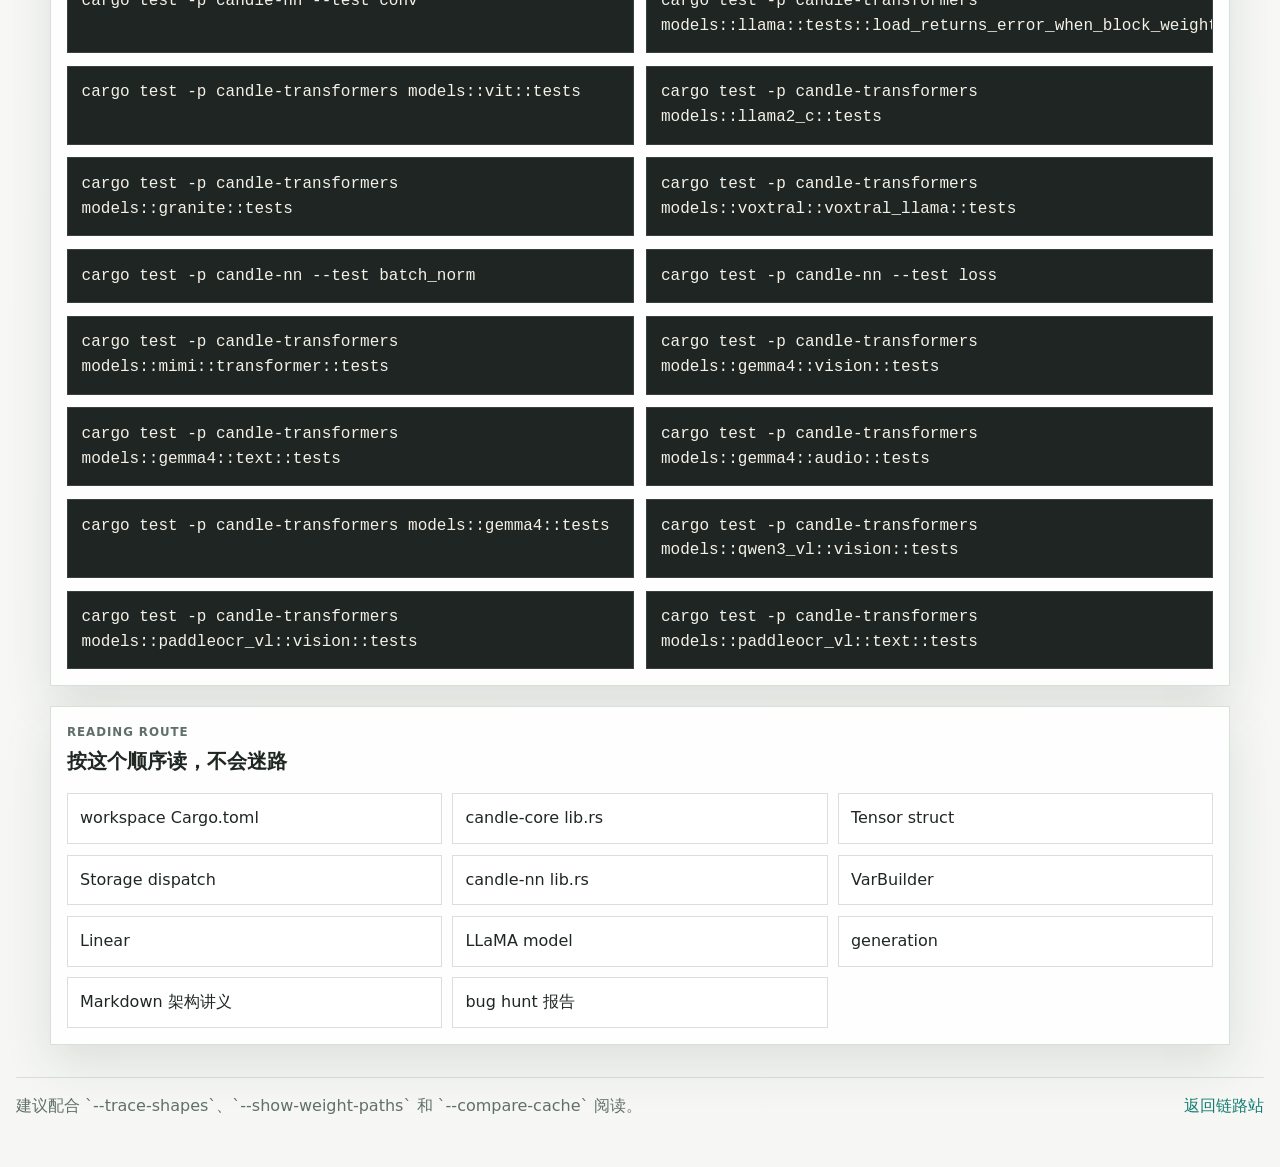
==== commit 6ea8ba3e: "Document pool2d bug hunt" ====
--- a/rust-learning/html/architecture.html
+++ b/rust-learning/html/architecture.html
@@ -209,7 +209,7 @@
       <section id="bug" class="panel-section">
         <div class="section-heading">
           <p class="eyebrow">Bug Clinic</p>
-          <h2>真实修复：142 个 public API 边界</h2>
+          <h2>真实修复：146 个 public API 边界</h2>
         </div>
         <div class="bug-grid">
           <article class="bug-card">
@@ -235,6 +235,10 @@
           <article class="bug-card">
             <h3>BUG-141/142</h3>
             <p>`Tensor::var` 对 unbiased variance 先要求 reduction 长度至少为 2，避免空维度下溢和单元素 NaN。</p>
+          </article>
+          <article class="bug-card">
+            <h3>BUG-143/146</h3>
+            <p>`avg_pool2d` / `max_pool2d` 在输出 shape 计算前统一拒绝零 kernel 和零 stride。</p>
           </article>
           <article class="bug-card">
             <h3>BUG-004</h3>
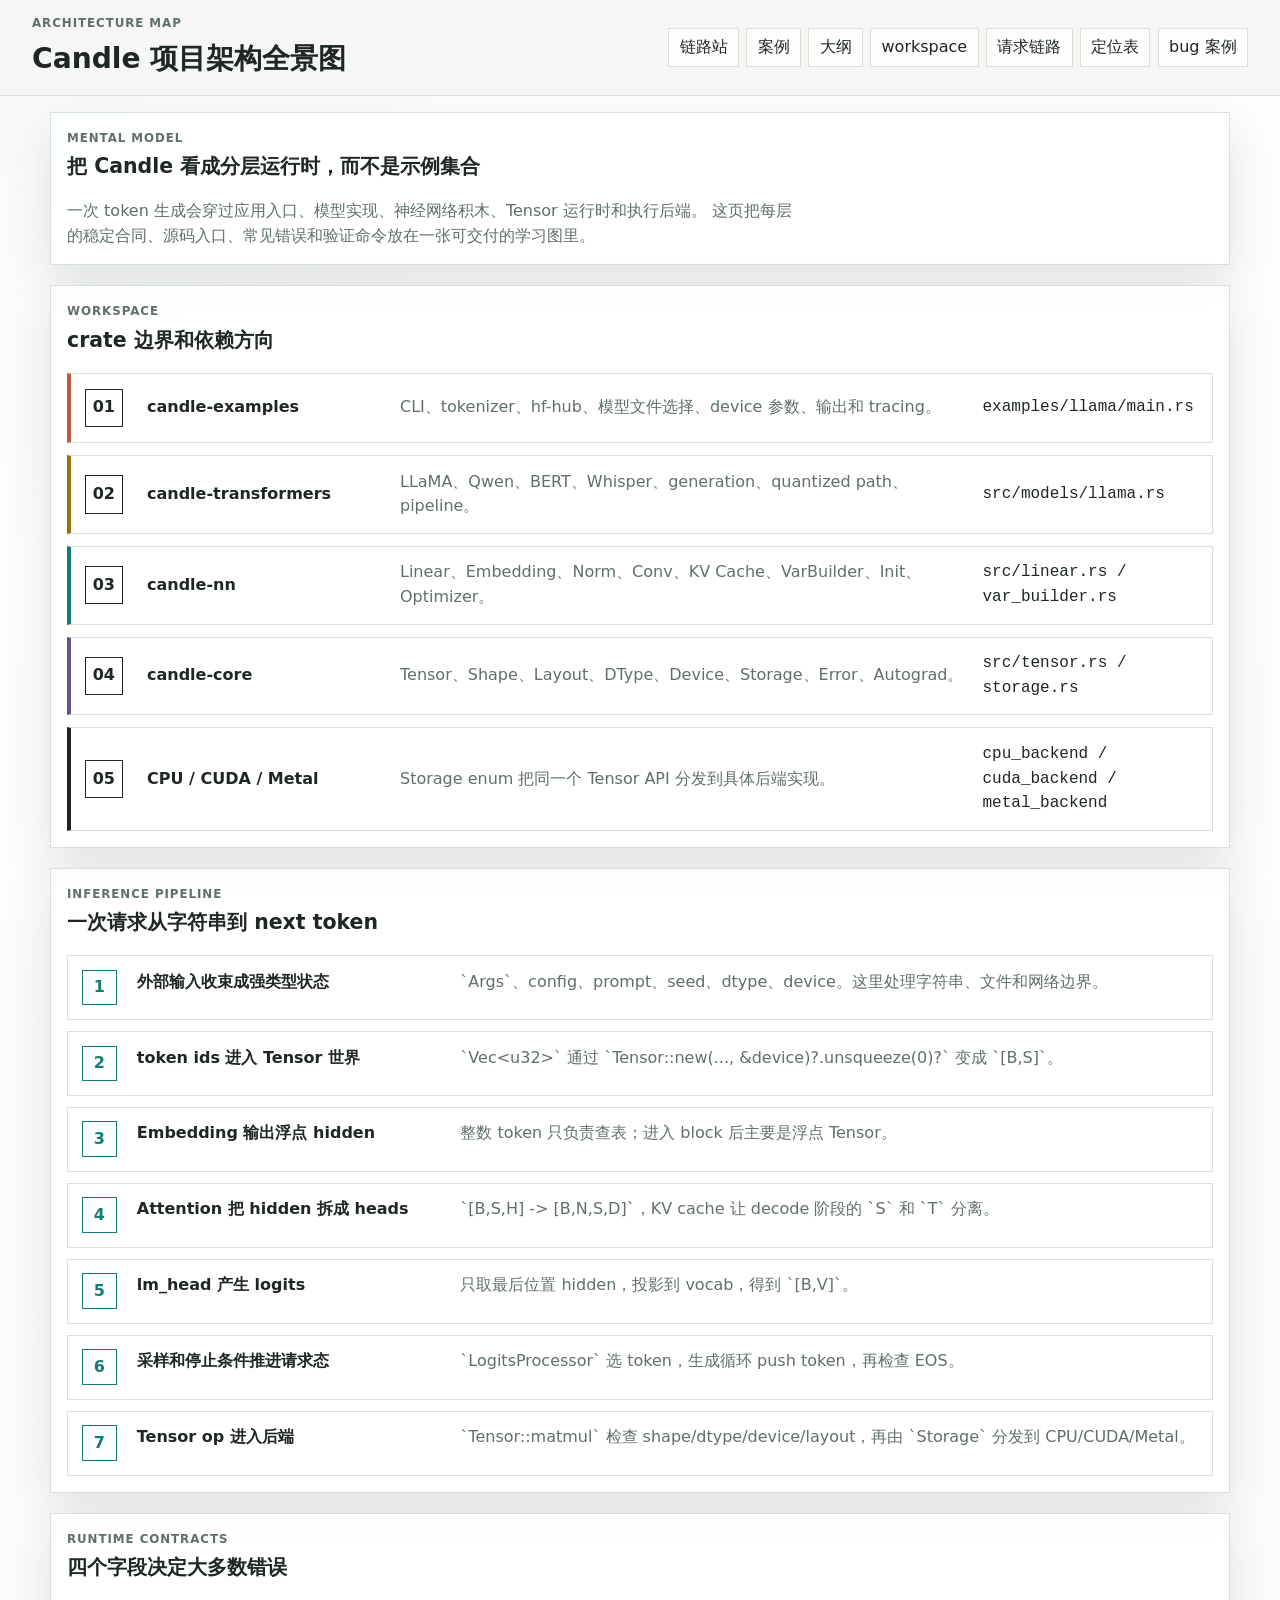
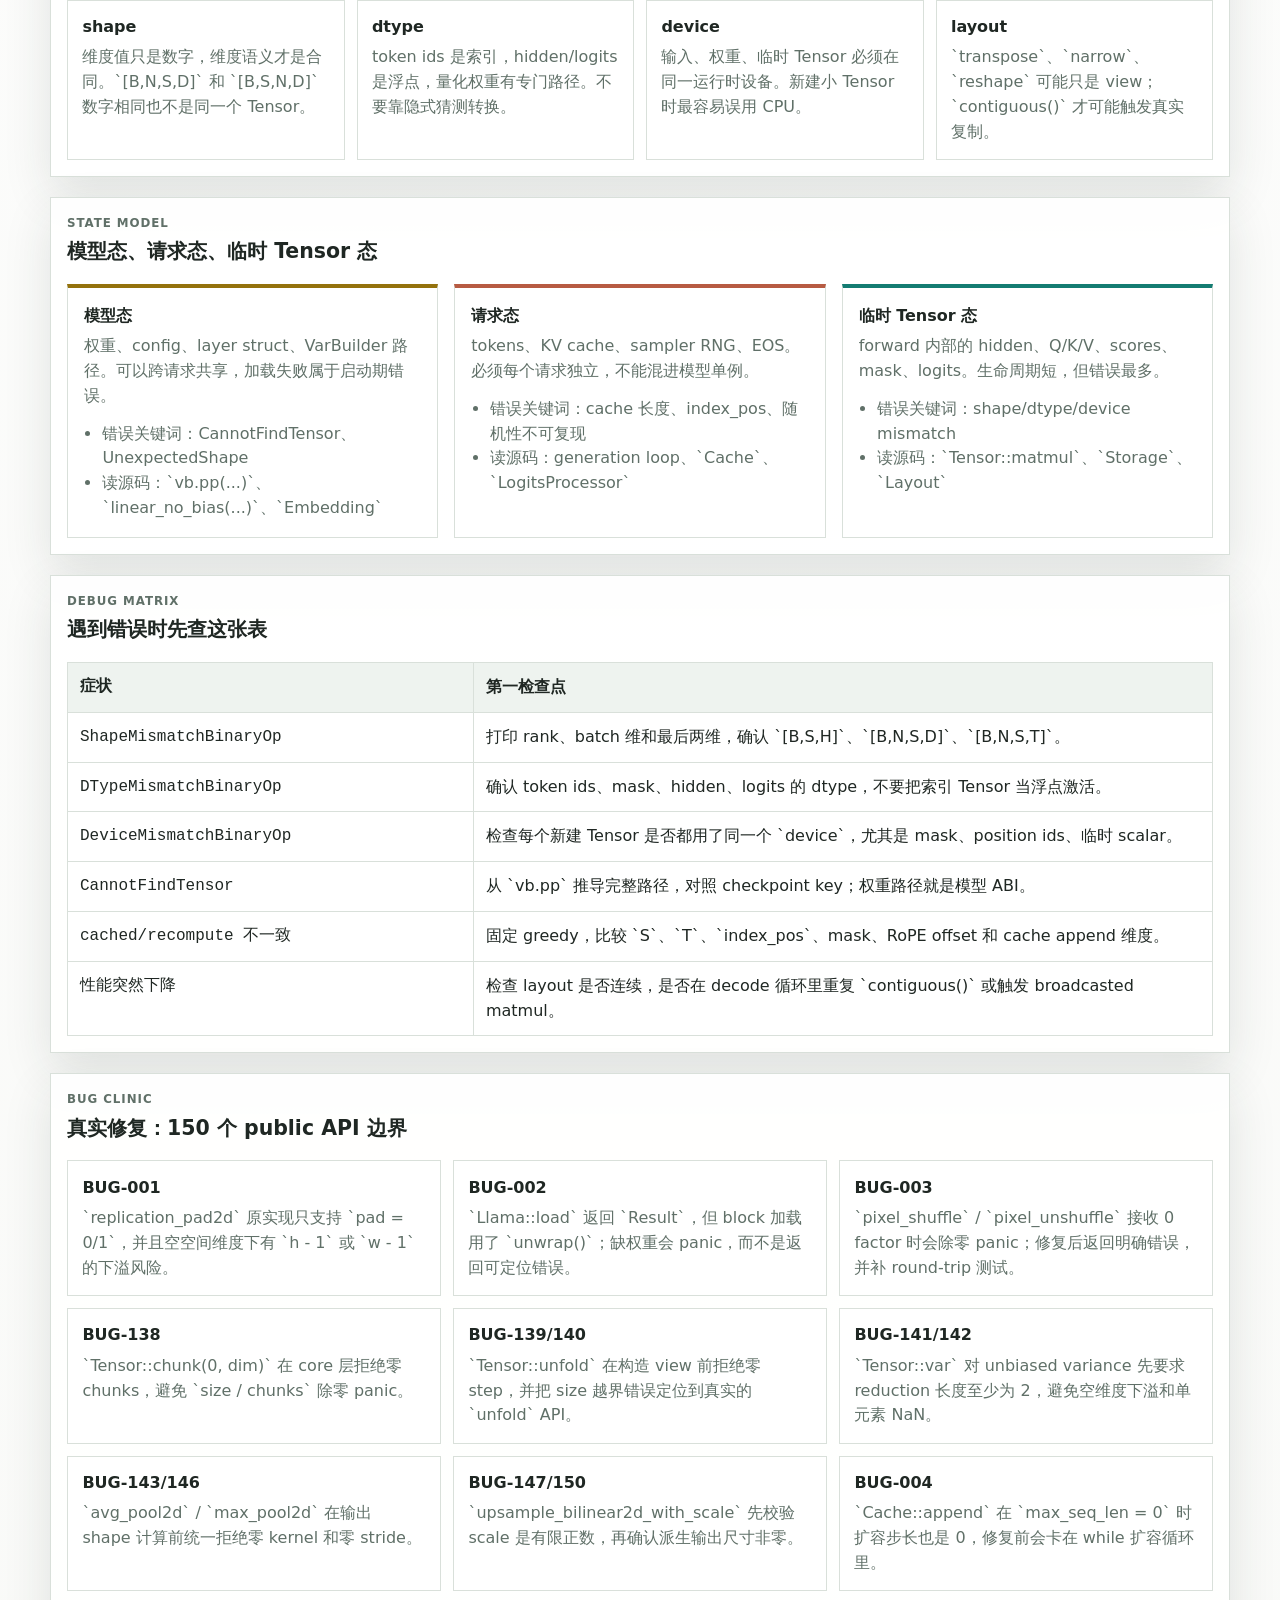
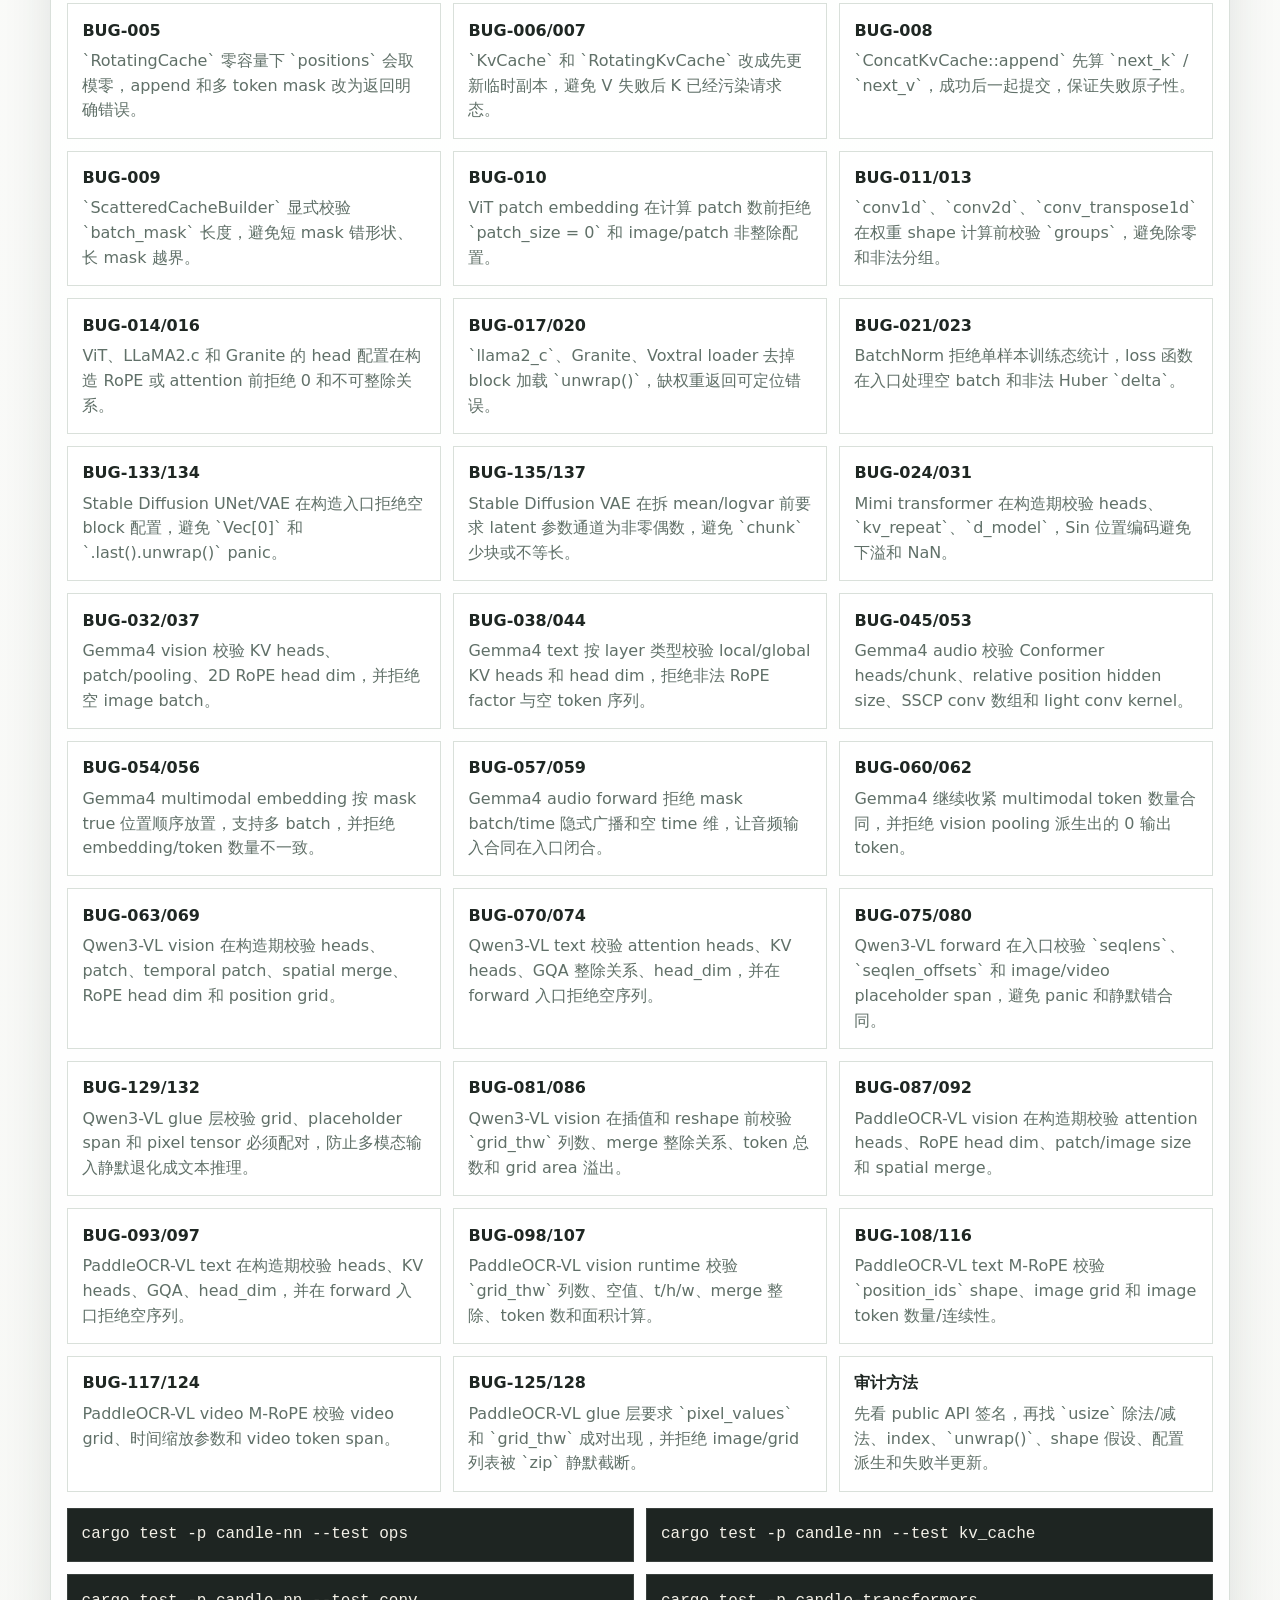
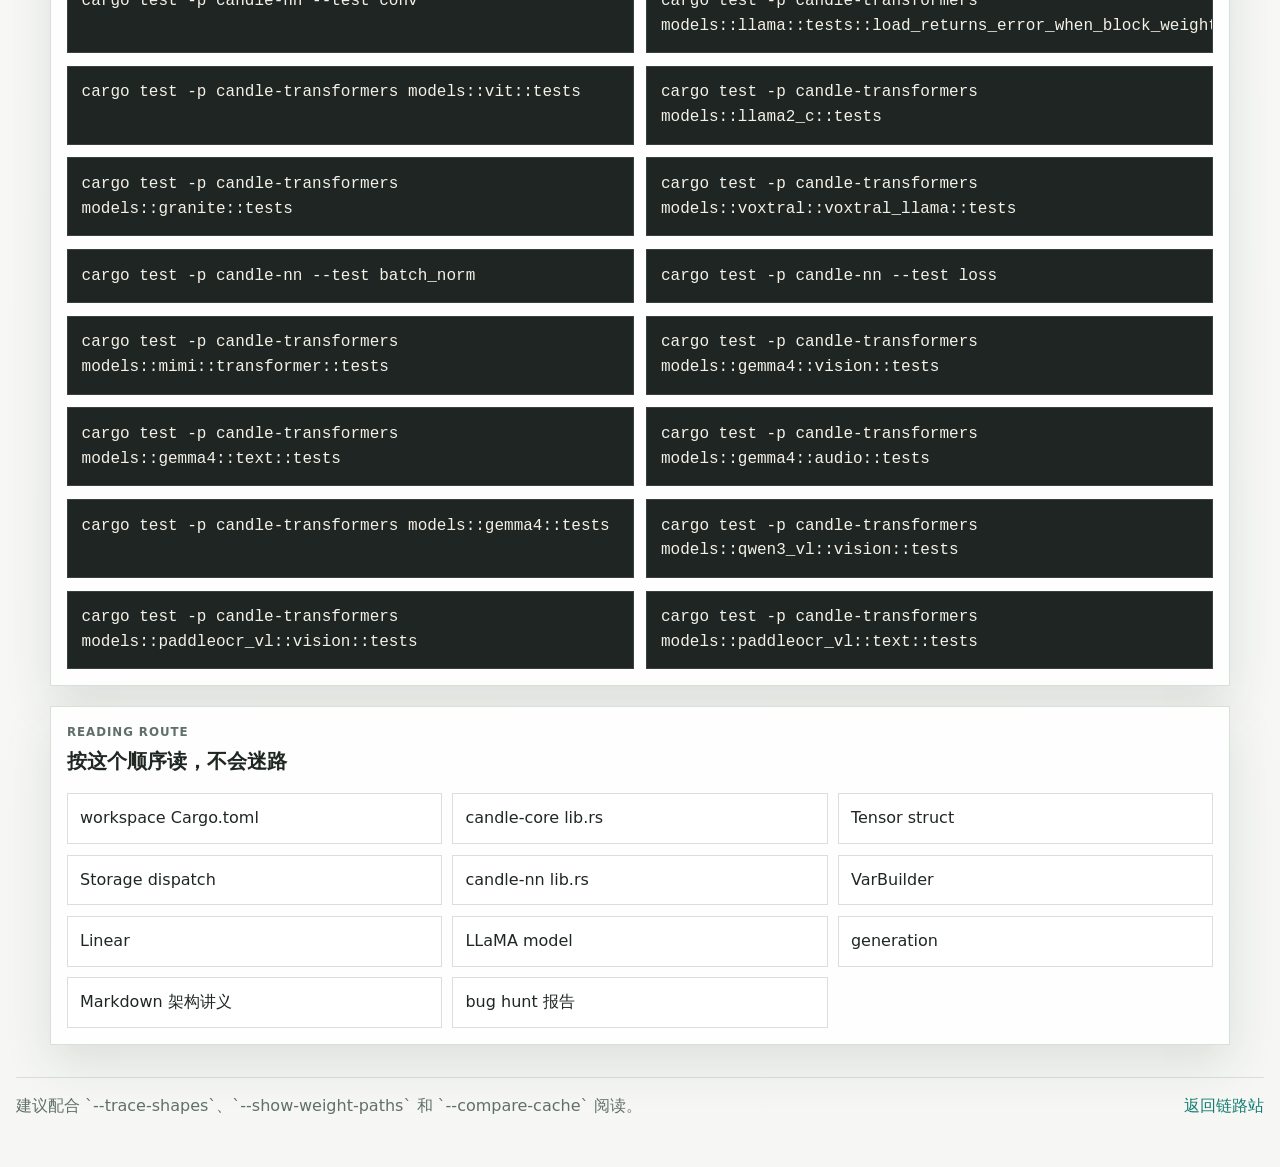
==== commit 84508b56: "Document bilinear upsample bug hunt" ====
--- a/rust-learning/html/architecture.html
+++ b/rust-learning/html/architecture.html
@@ -209,7 +209,7 @@
       <section id="bug" class="panel-section">
         <div class="section-heading">
           <p class="eyebrow">Bug Clinic</p>
-          <h2>真实修复：146 个 public API 边界</h2>
+          <h2>真实修复：150 个 public API 边界</h2>
         </div>
         <div class="bug-grid">
           <article class="bug-card">
@@ -239,6 +239,10 @@
           <article class="bug-card">
             <h3>BUG-143/146</h3>
             <p>`avg_pool2d` / `max_pool2d` 在输出 shape 计算前统一拒绝零 kernel 和零 stride。</p>
+          </article>
+          <article class="bug-card">
+            <h3>BUG-147/150</h3>
+            <p>`upsample_bilinear2d_with_scale` 先校验 scale 是有限正数，再确认派生输出尺寸非零。</p>
           </article>
           <article class="bug-card">
             <h3>BUG-004</h3>
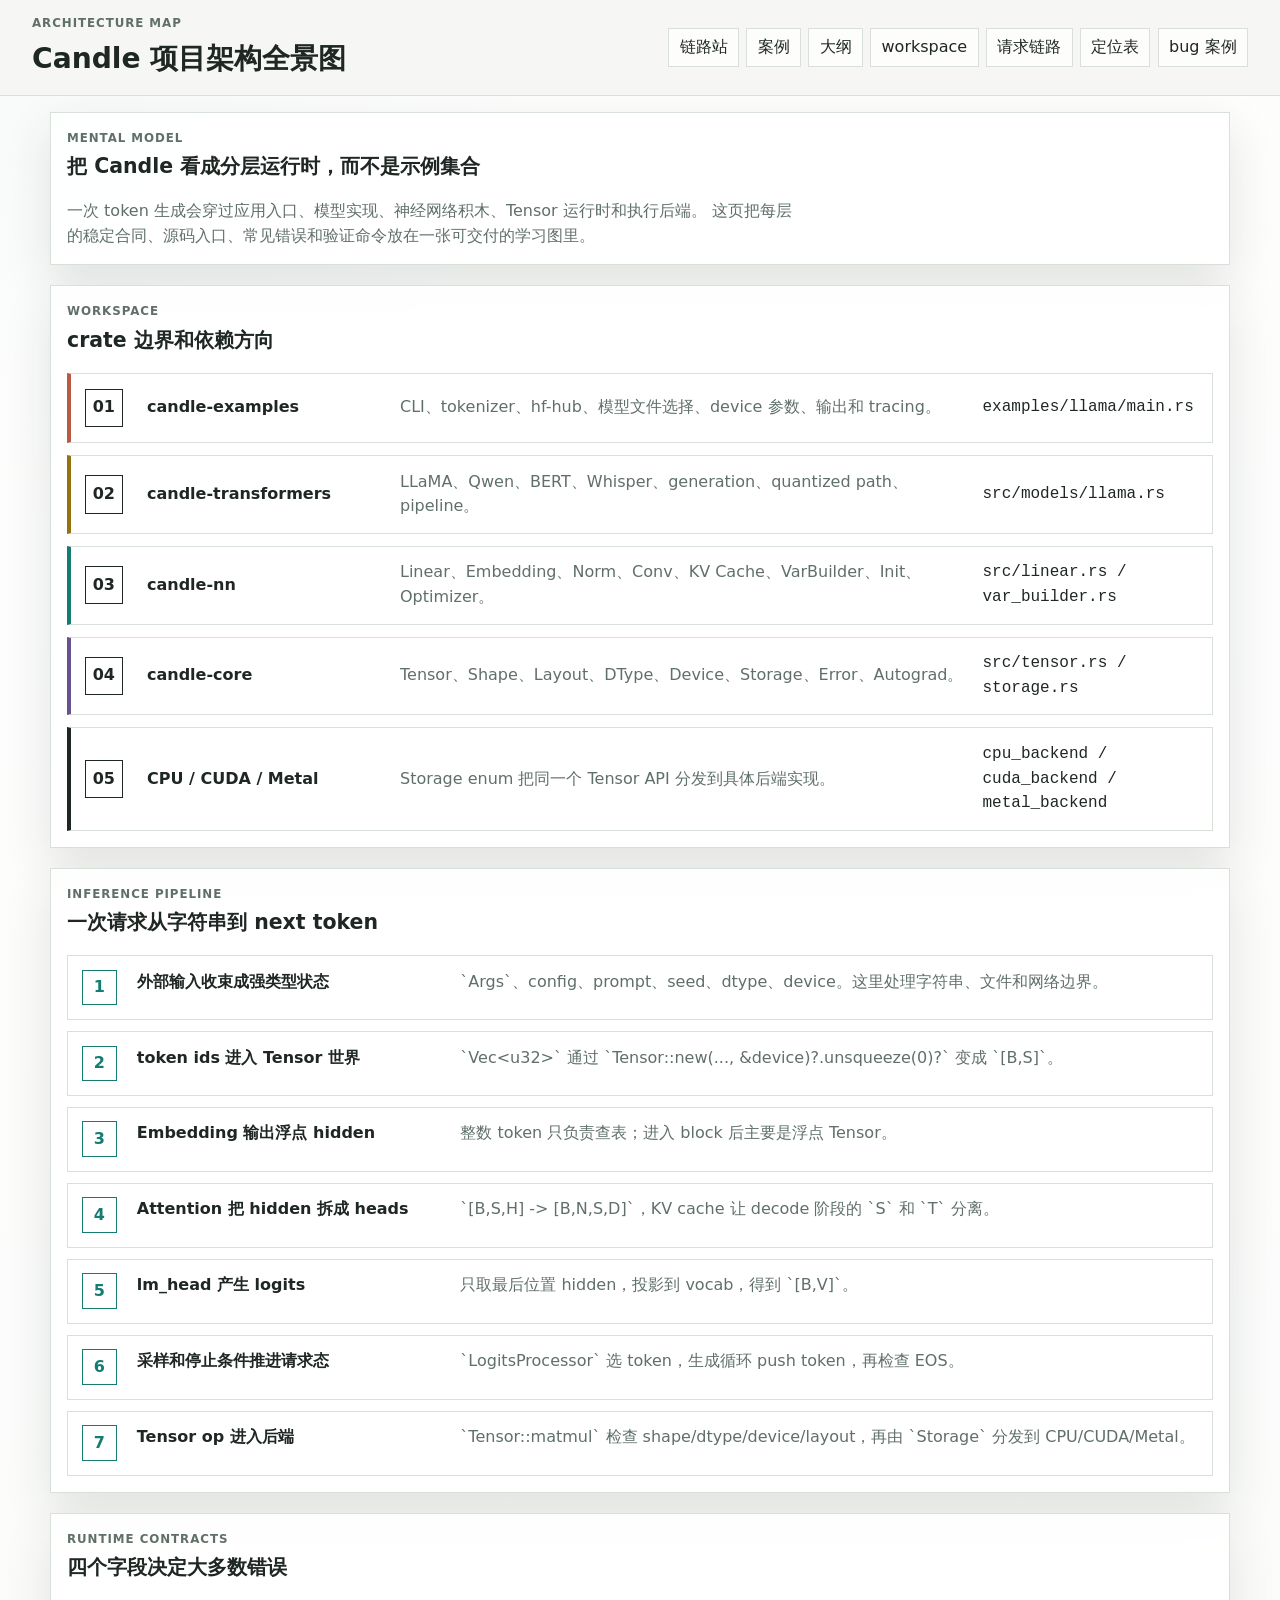
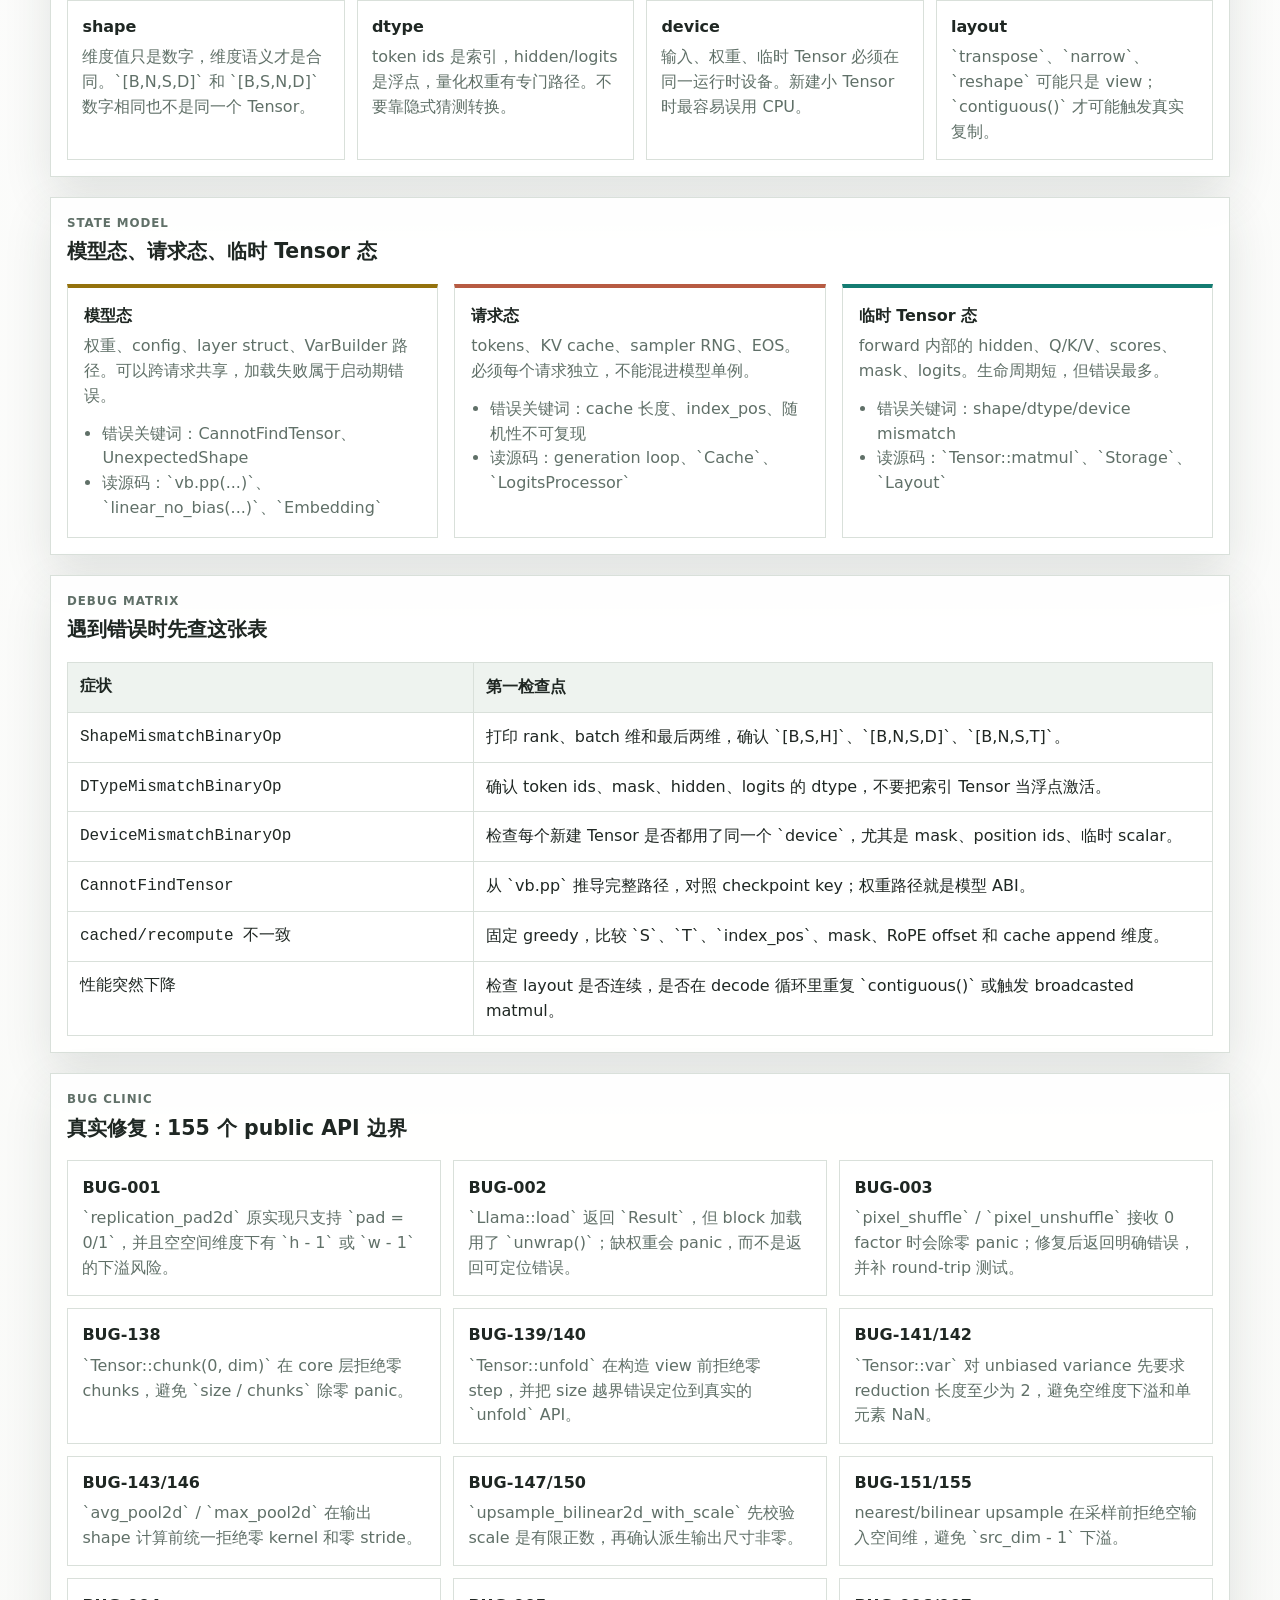
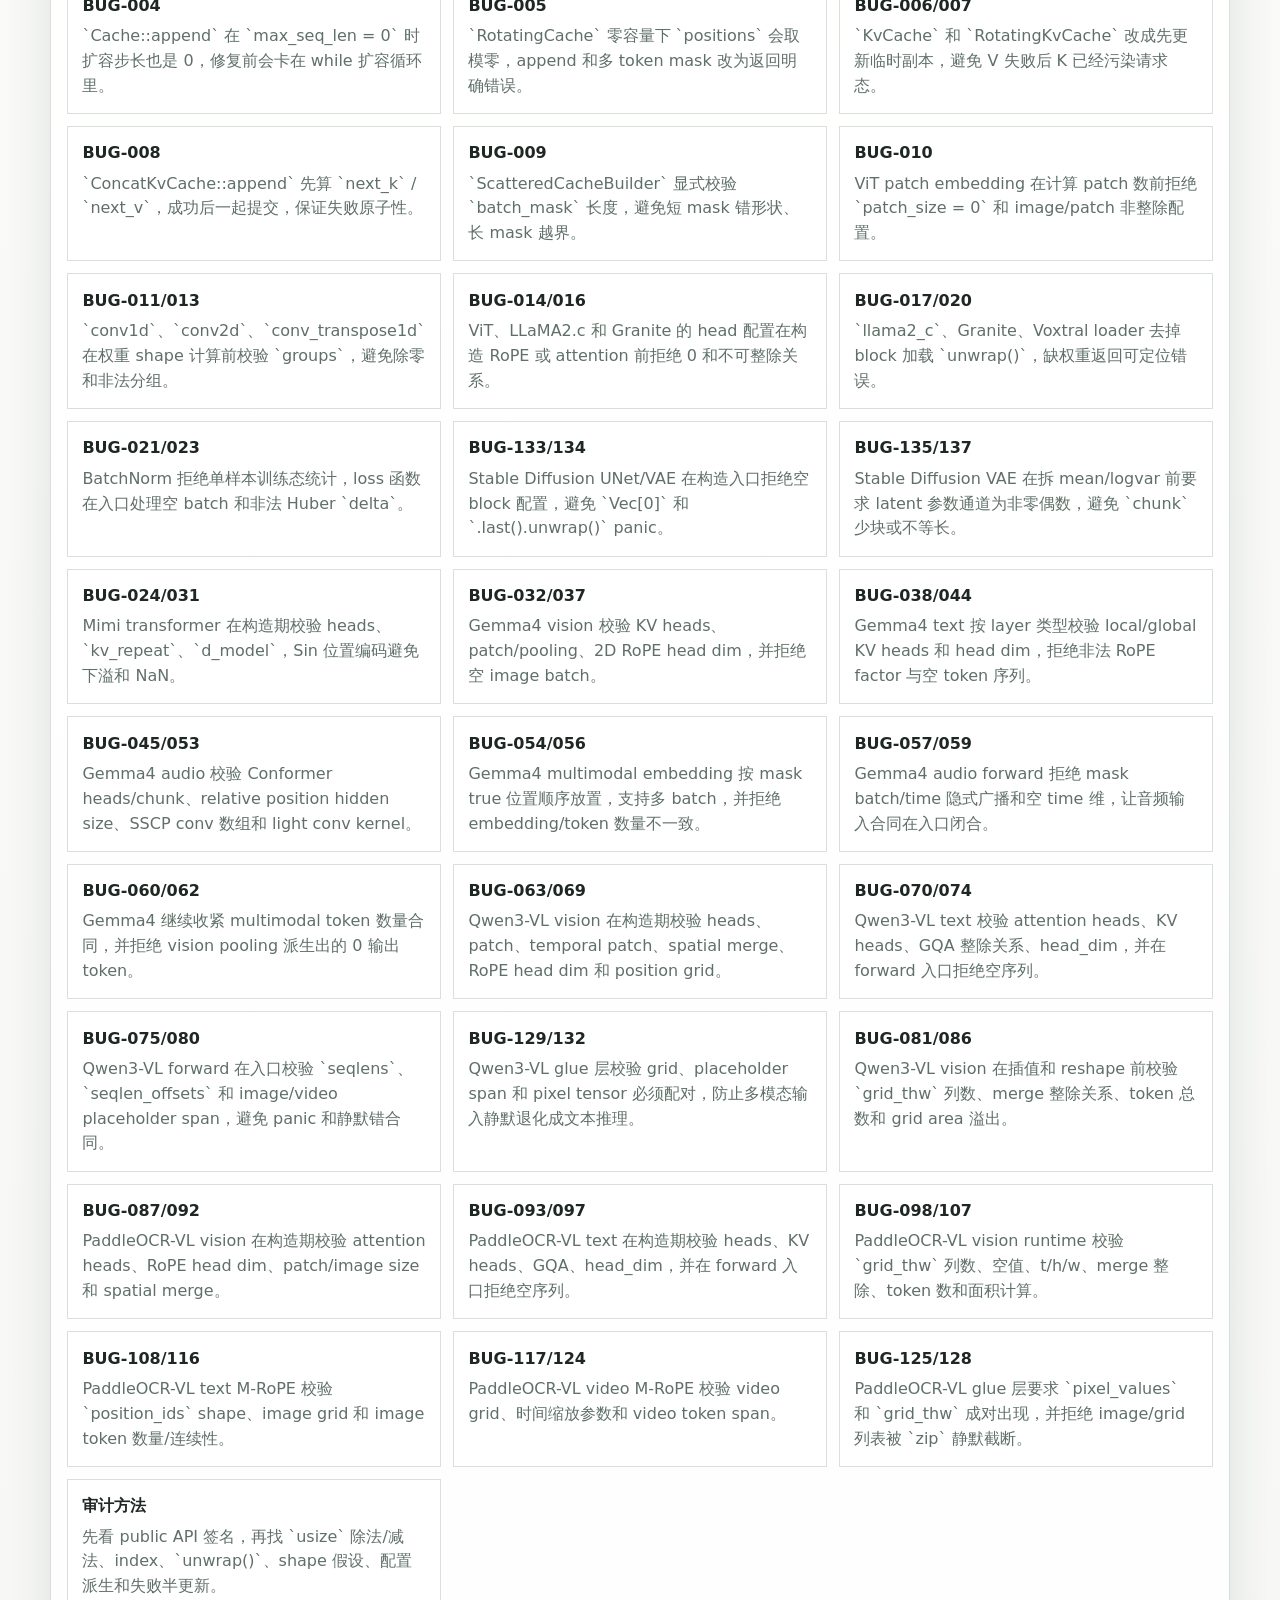
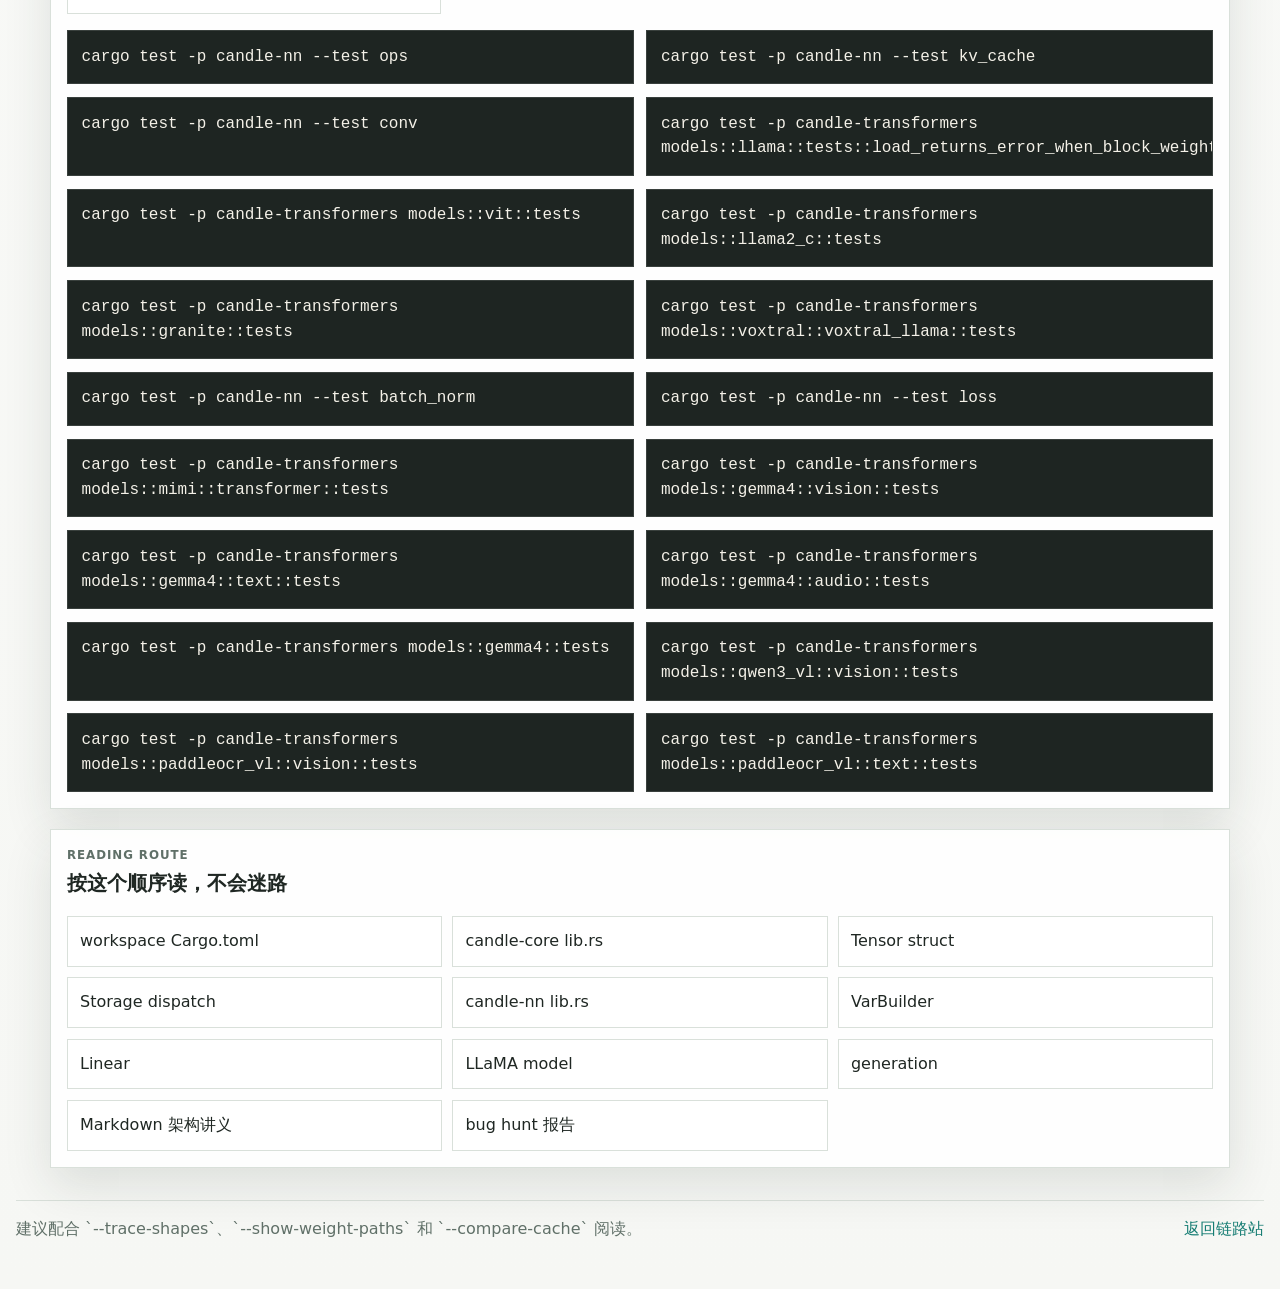
==== commit e18ced7b: "Document upsample empty input bug hunt" ====
--- a/rust-learning/html/architecture.html
+++ b/rust-learning/html/architecture.html
@@ -209,7 +209,7 @@
       <section id="bug" class="panel-section">
         <div class="section-heading">
           <p class="eyebrow">Bug Clinic</p>
-          <h2>真实修复：150 个 public API 边界</h2>
+          <h2>真实修复：155 个 public API 边界</h2>
         </div>
         <div class="bug-grid">
           <article class="bug-card">
@@ -243,6 +243,10 @@
           <article class="bug-card">
             <h3>BUG-147/150</h3>
             <p>`upsample_bilinear2d_with_scale` 先校验 scale 是有限正数，再确认派生输出尺寸非零。</p>
+          </article>
+          <article class="bug-card">
+            <h3>BUG-151/155</h3>
+            <p>nearest/bilinear upsample 在采样前拒绝空输入空间维，避免 `src_dim - 1` 下溢。</p>
           </article>
           <article class="bug-card">
             <h3>BUG-004</h3>
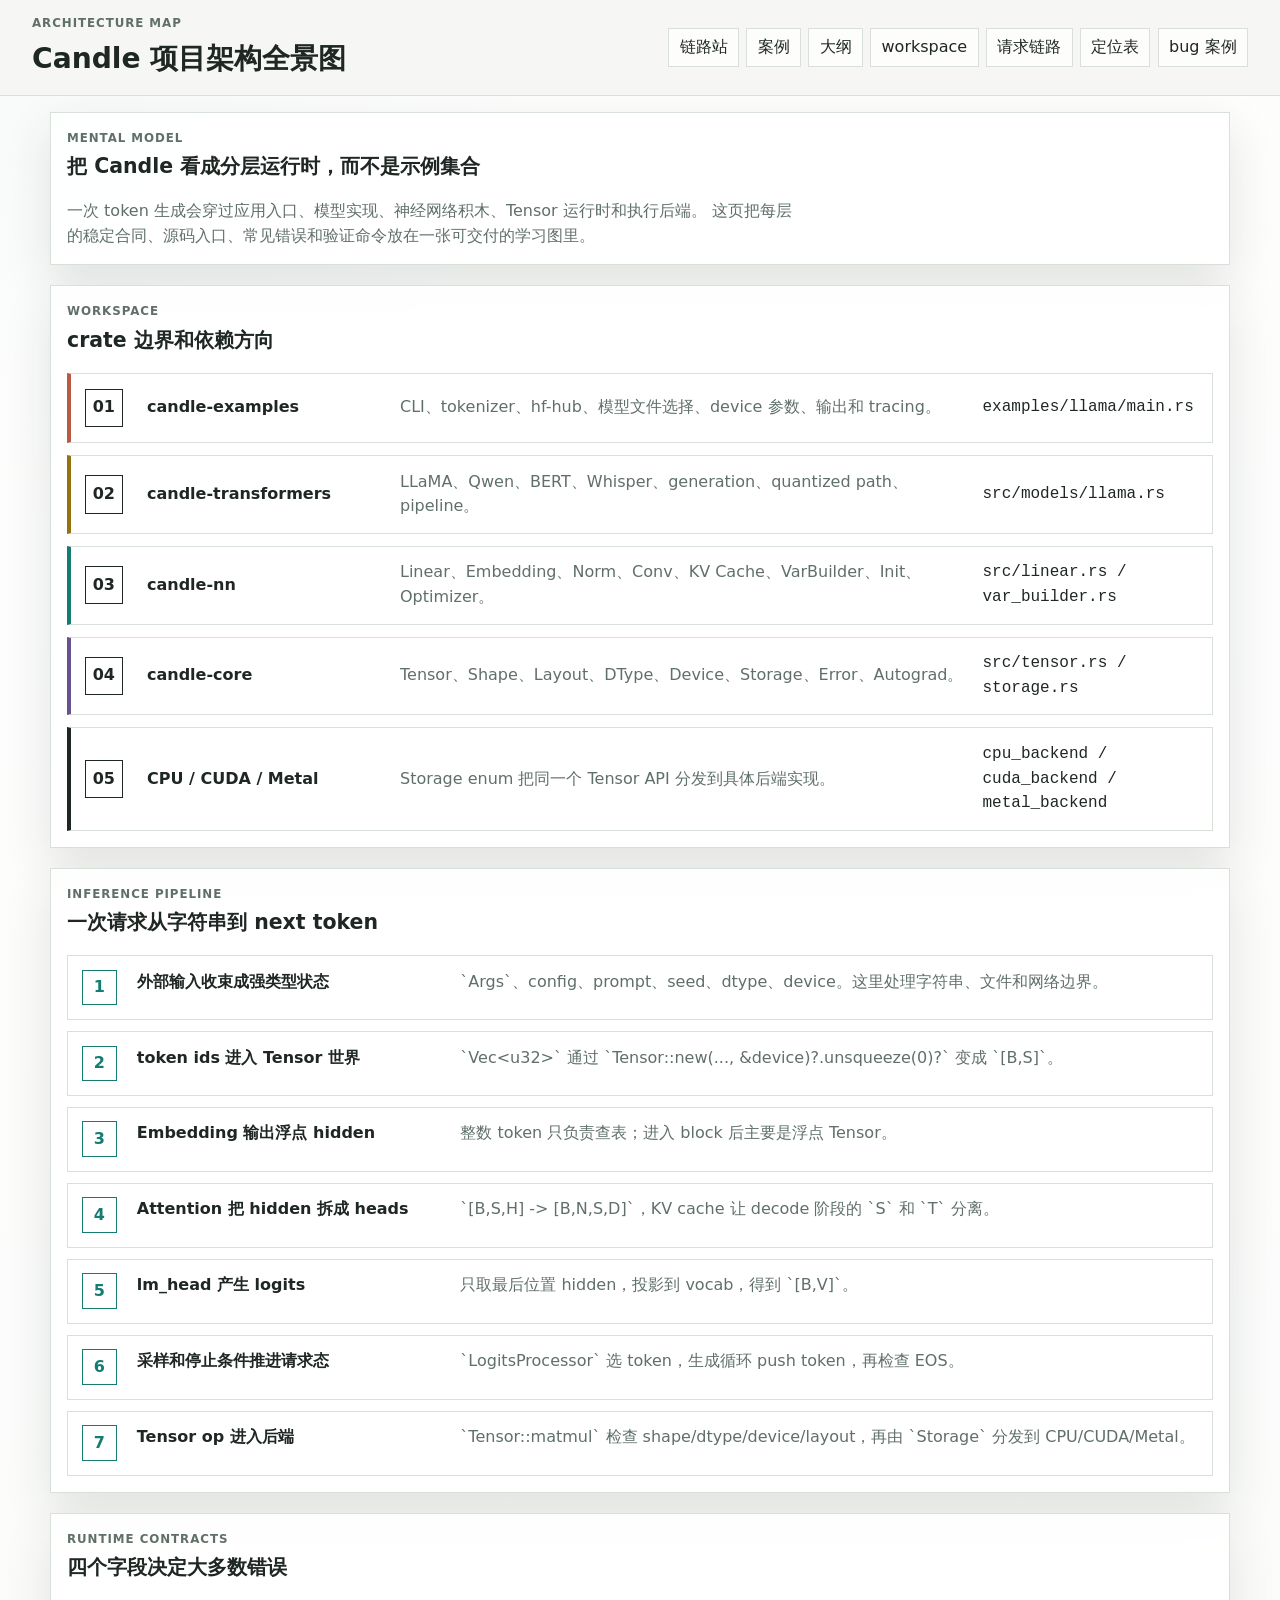
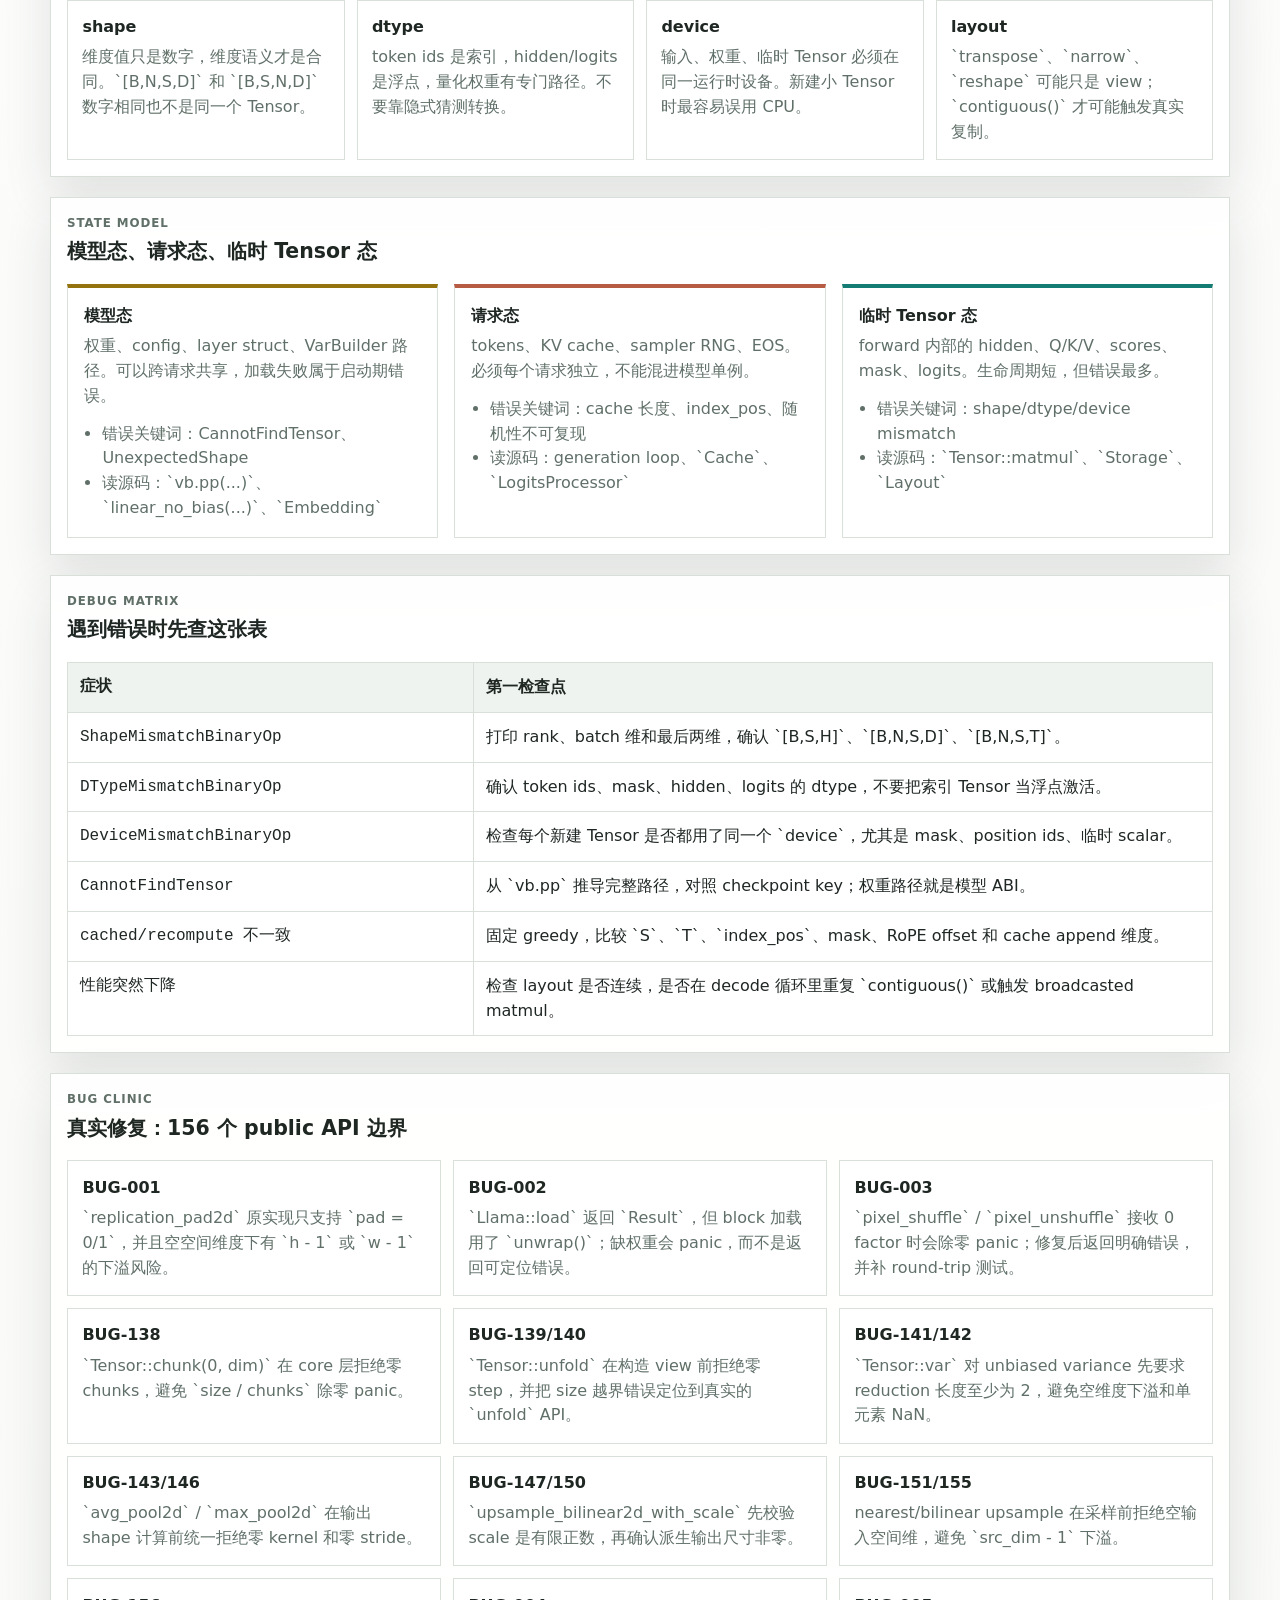
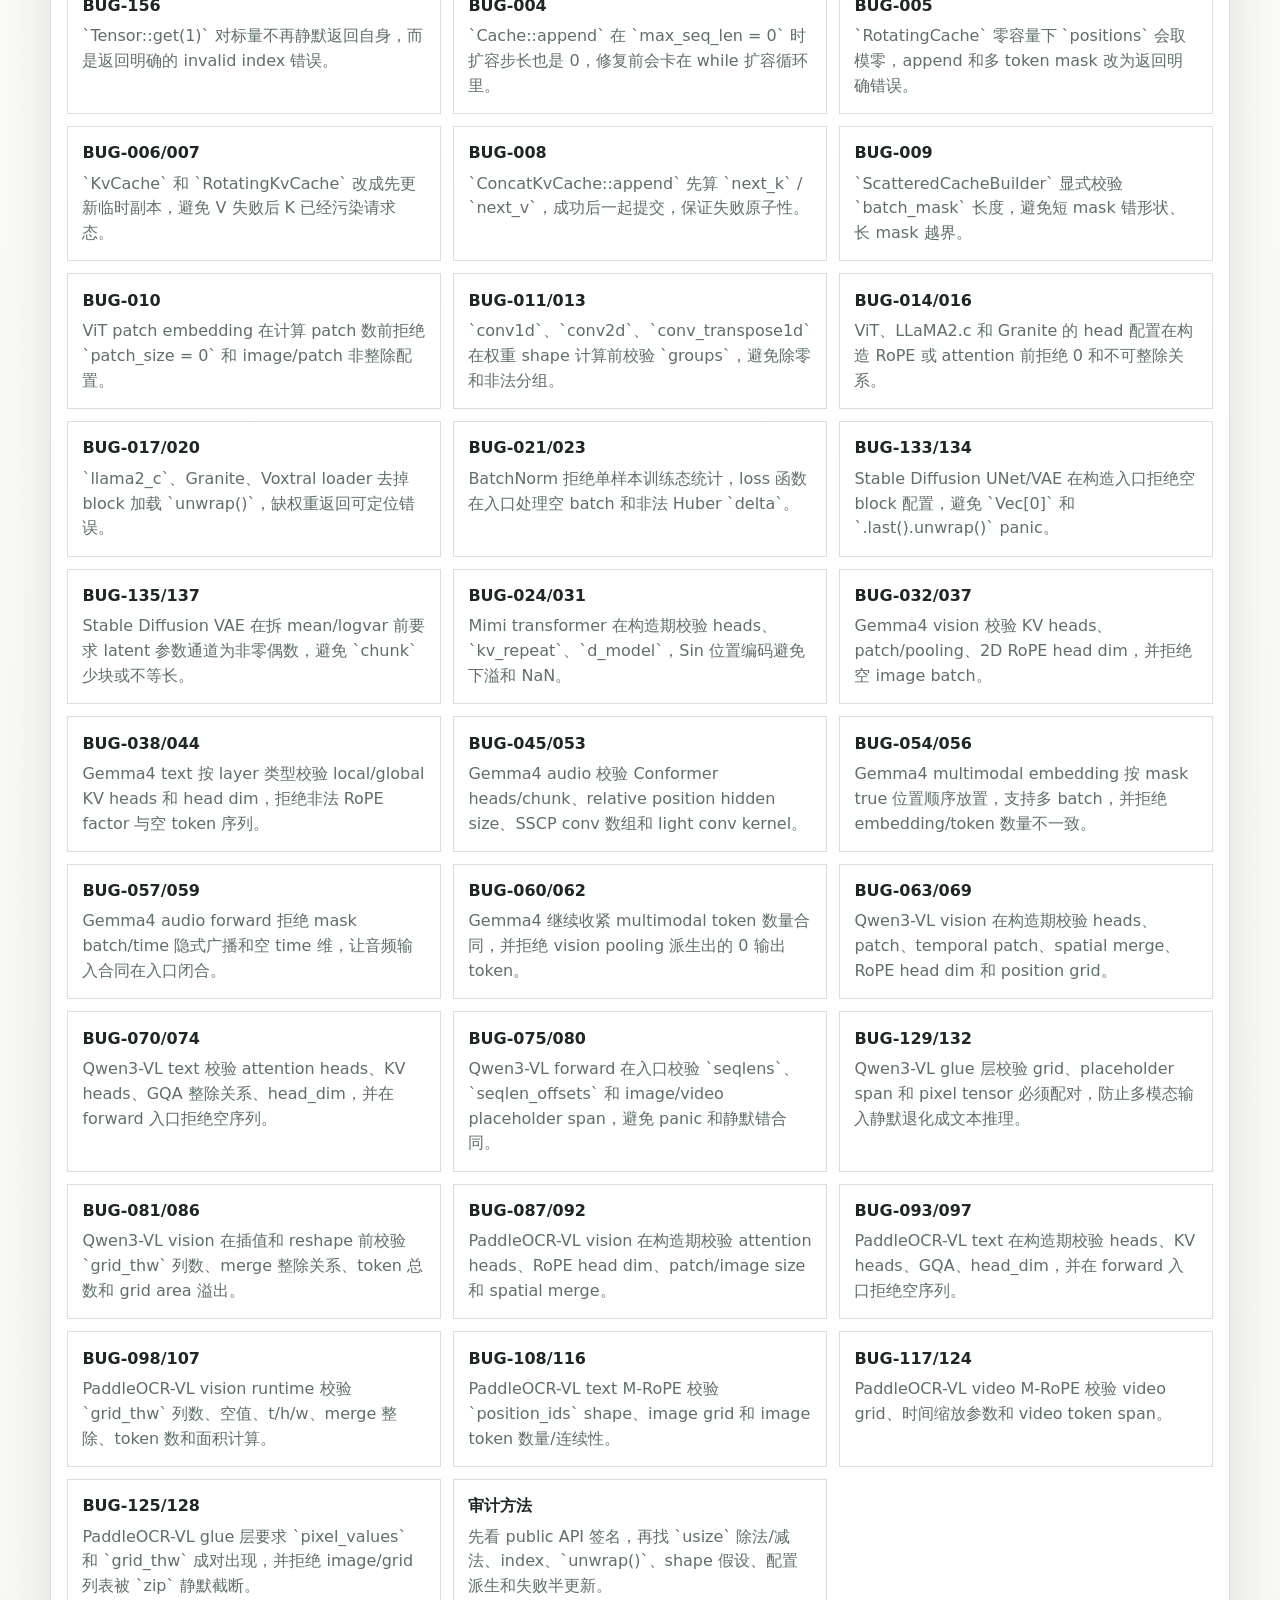
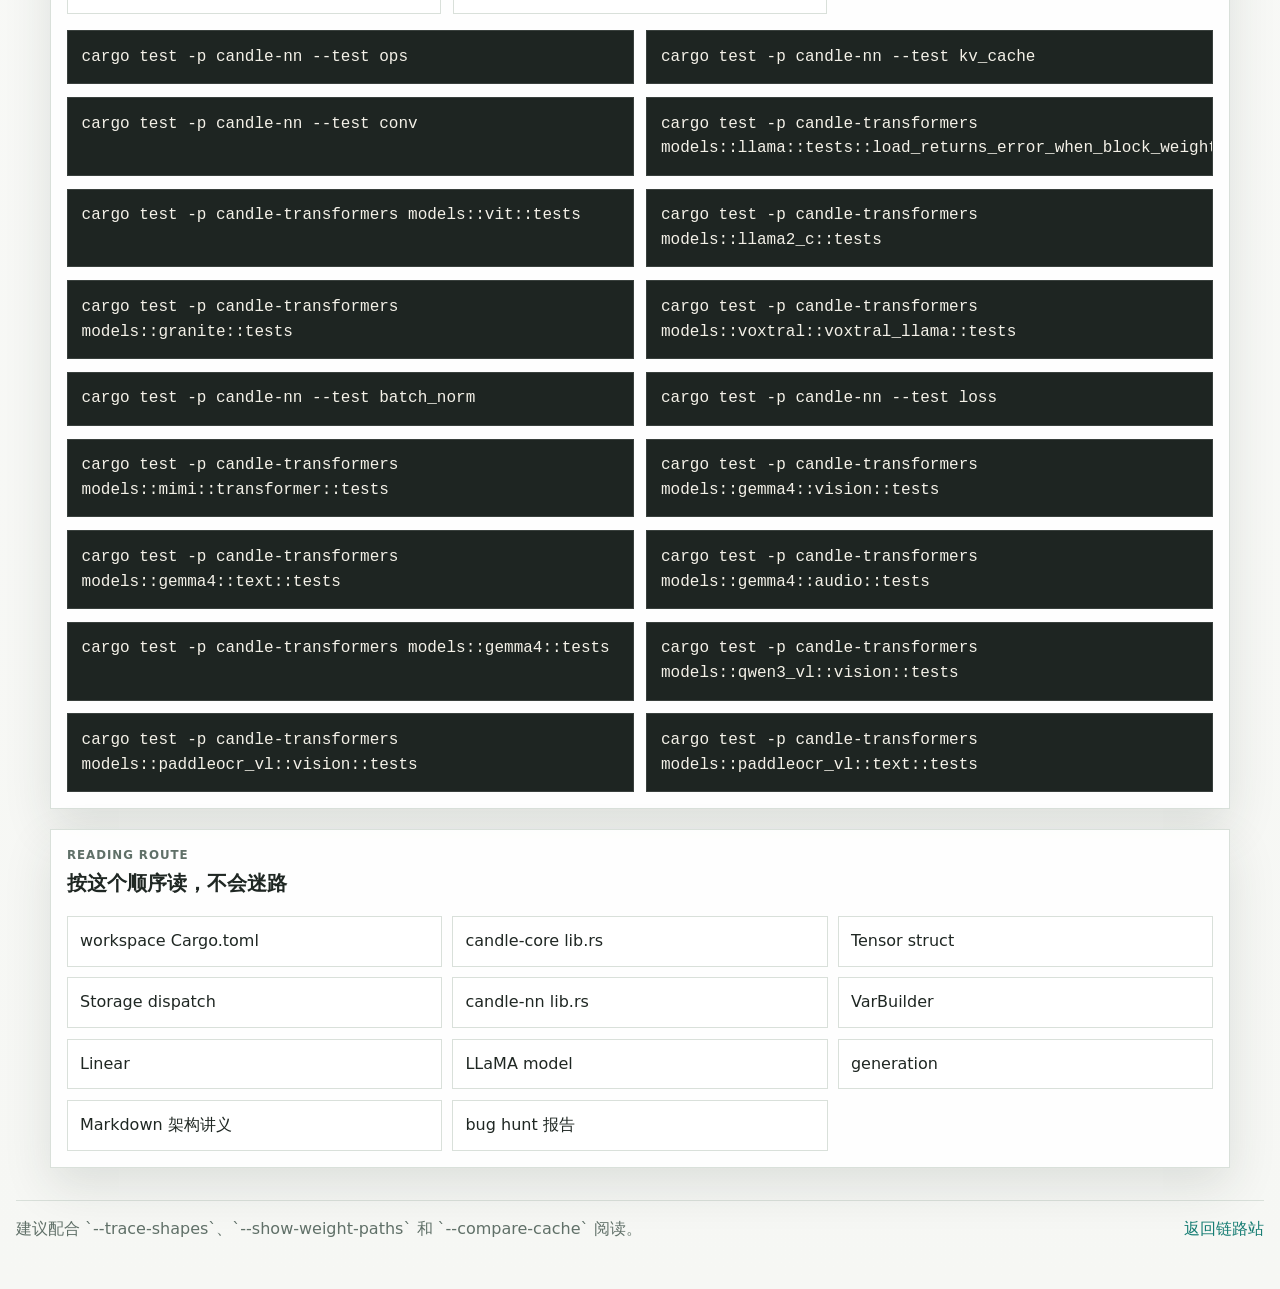
==== commit 4ca23eb7: "Document Tensor get scalar bug hunt" ====
--- a/rust-learning/html/architecture.html
+++ b/rust-learning/html/architecture.html
@@ -209,7 +209,7 @@
       <section id="bug" class="panel-section">
         <div class="section-heading">
           <p class="eyebrow">Bug Clinic</p>
-          <h2>真实修复：155 个 public API 边界</h2>
+          <h2>真实修复：156 个 public API 边界</h2>
         </div>
         <div class="bug-grid">
           <article class="bug-card">
@@ -247,6 +247,10 @@
           <article class="bug-card">
             <h3>BUG-151/155</h3>
             <p>nearest/bilinear upsample 在采样前拒绝空输入空间维，避免 `src_dim - 1` 下溢。</p>
+          </article>
+          <article class="bug-card">
+            <h3>BUG-156</h3>
+            <p>`Tensor::get(1)` 对标量不再静默返回自身，而是返回明确的 invalid index 错误。</p>
           </article>
           <article class="bug-card">
             <h3>BUG-004</h3>
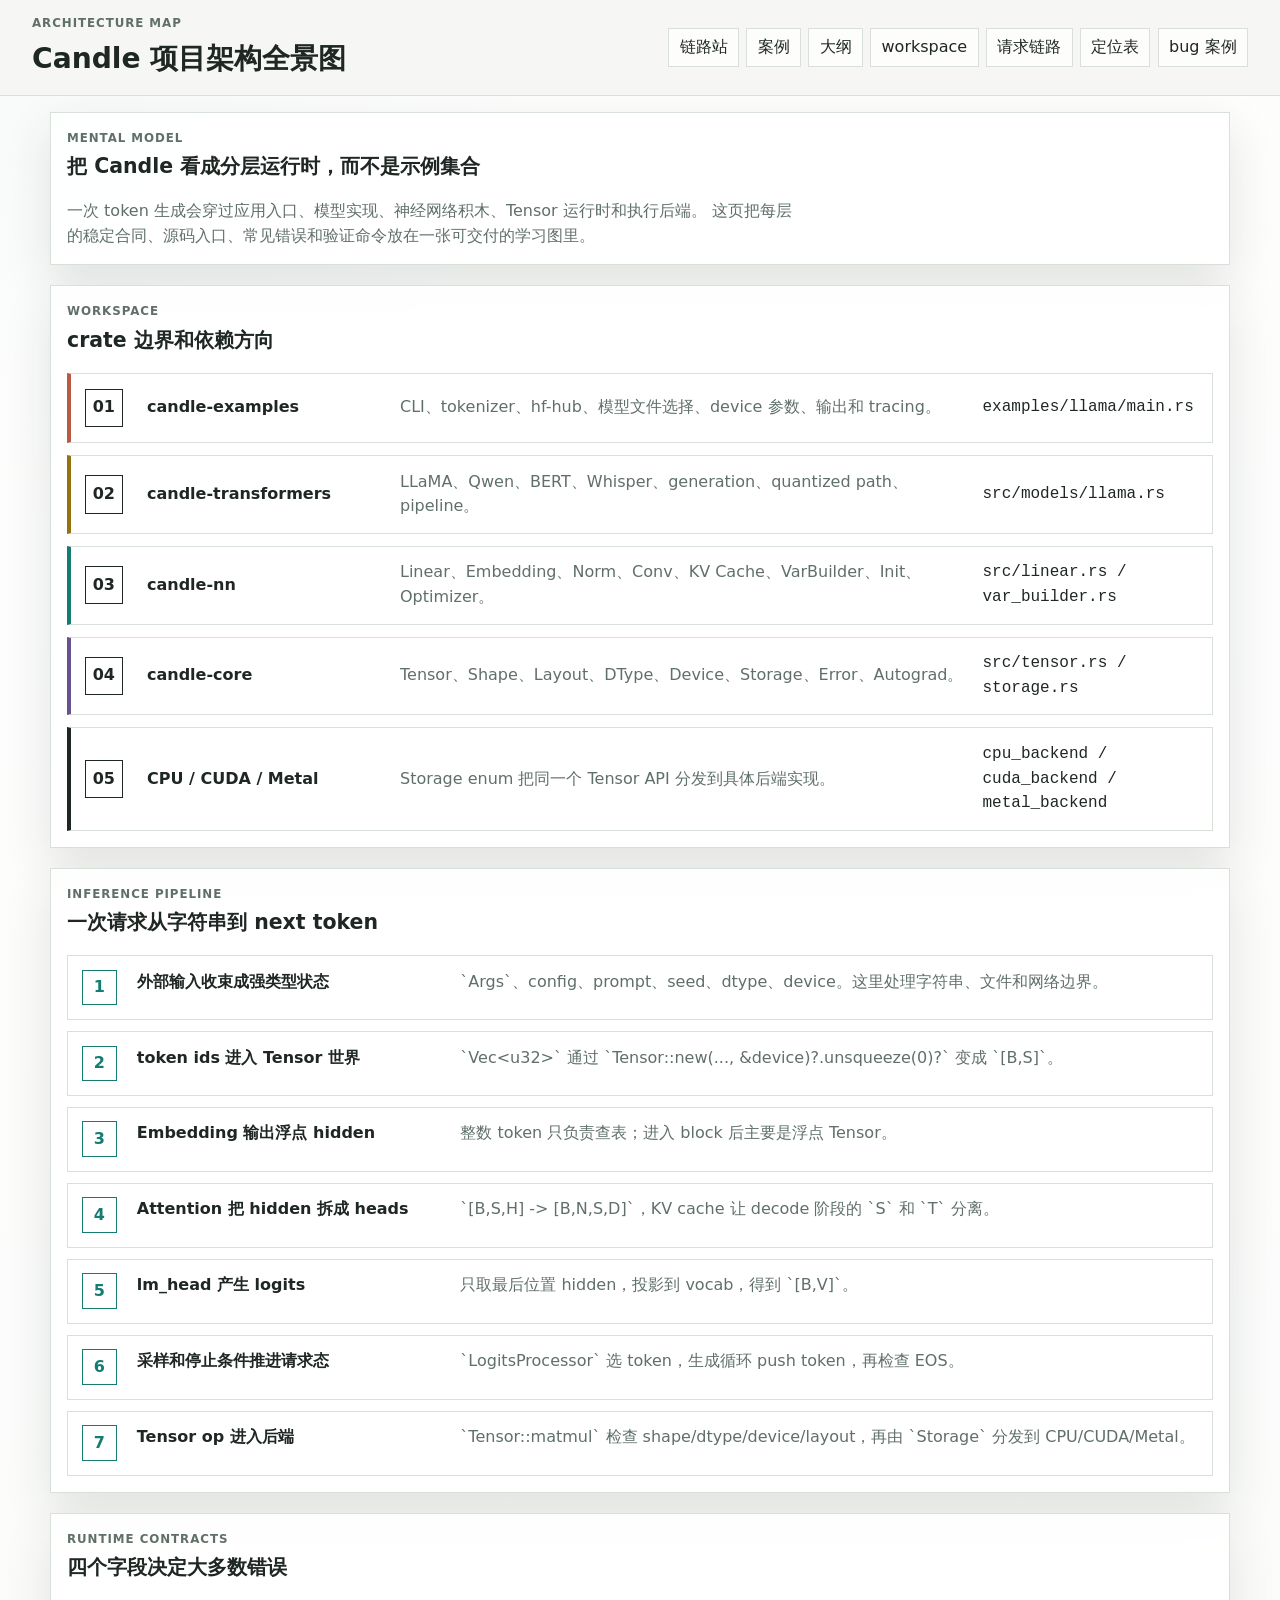
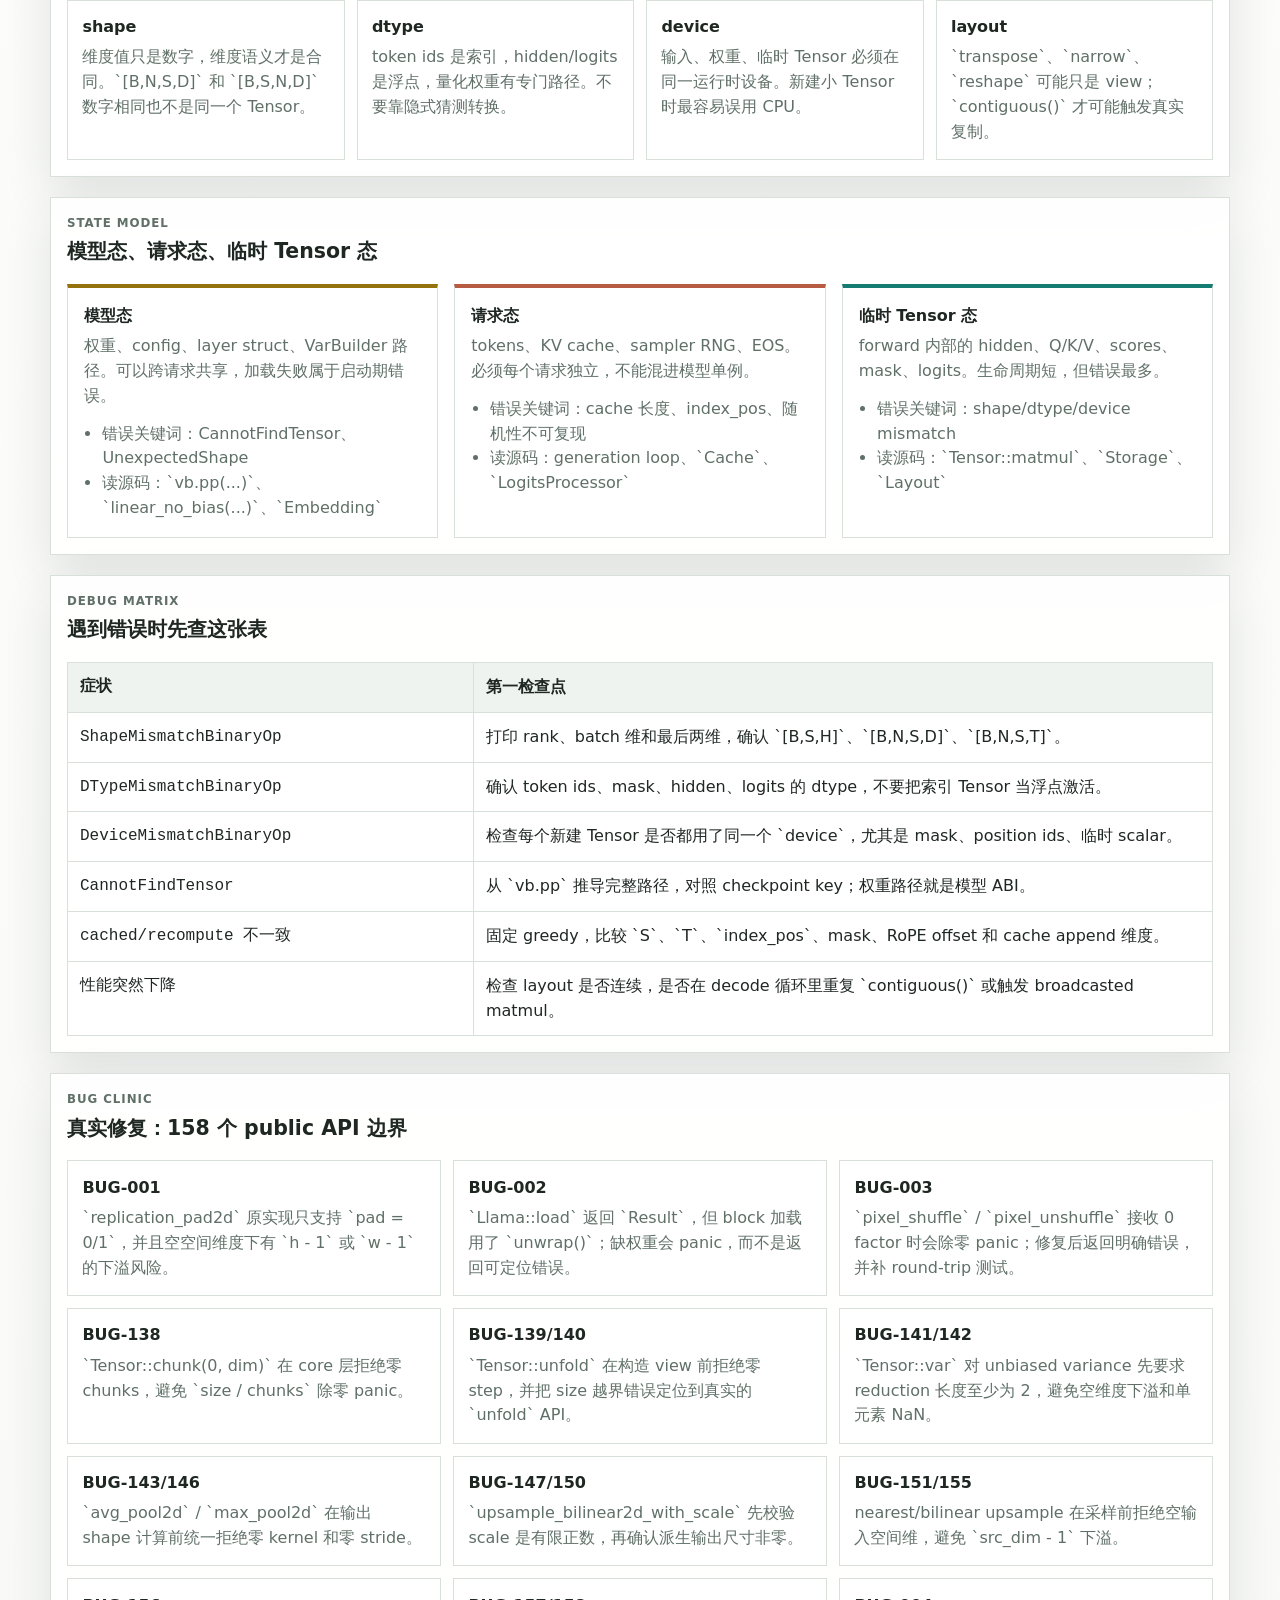
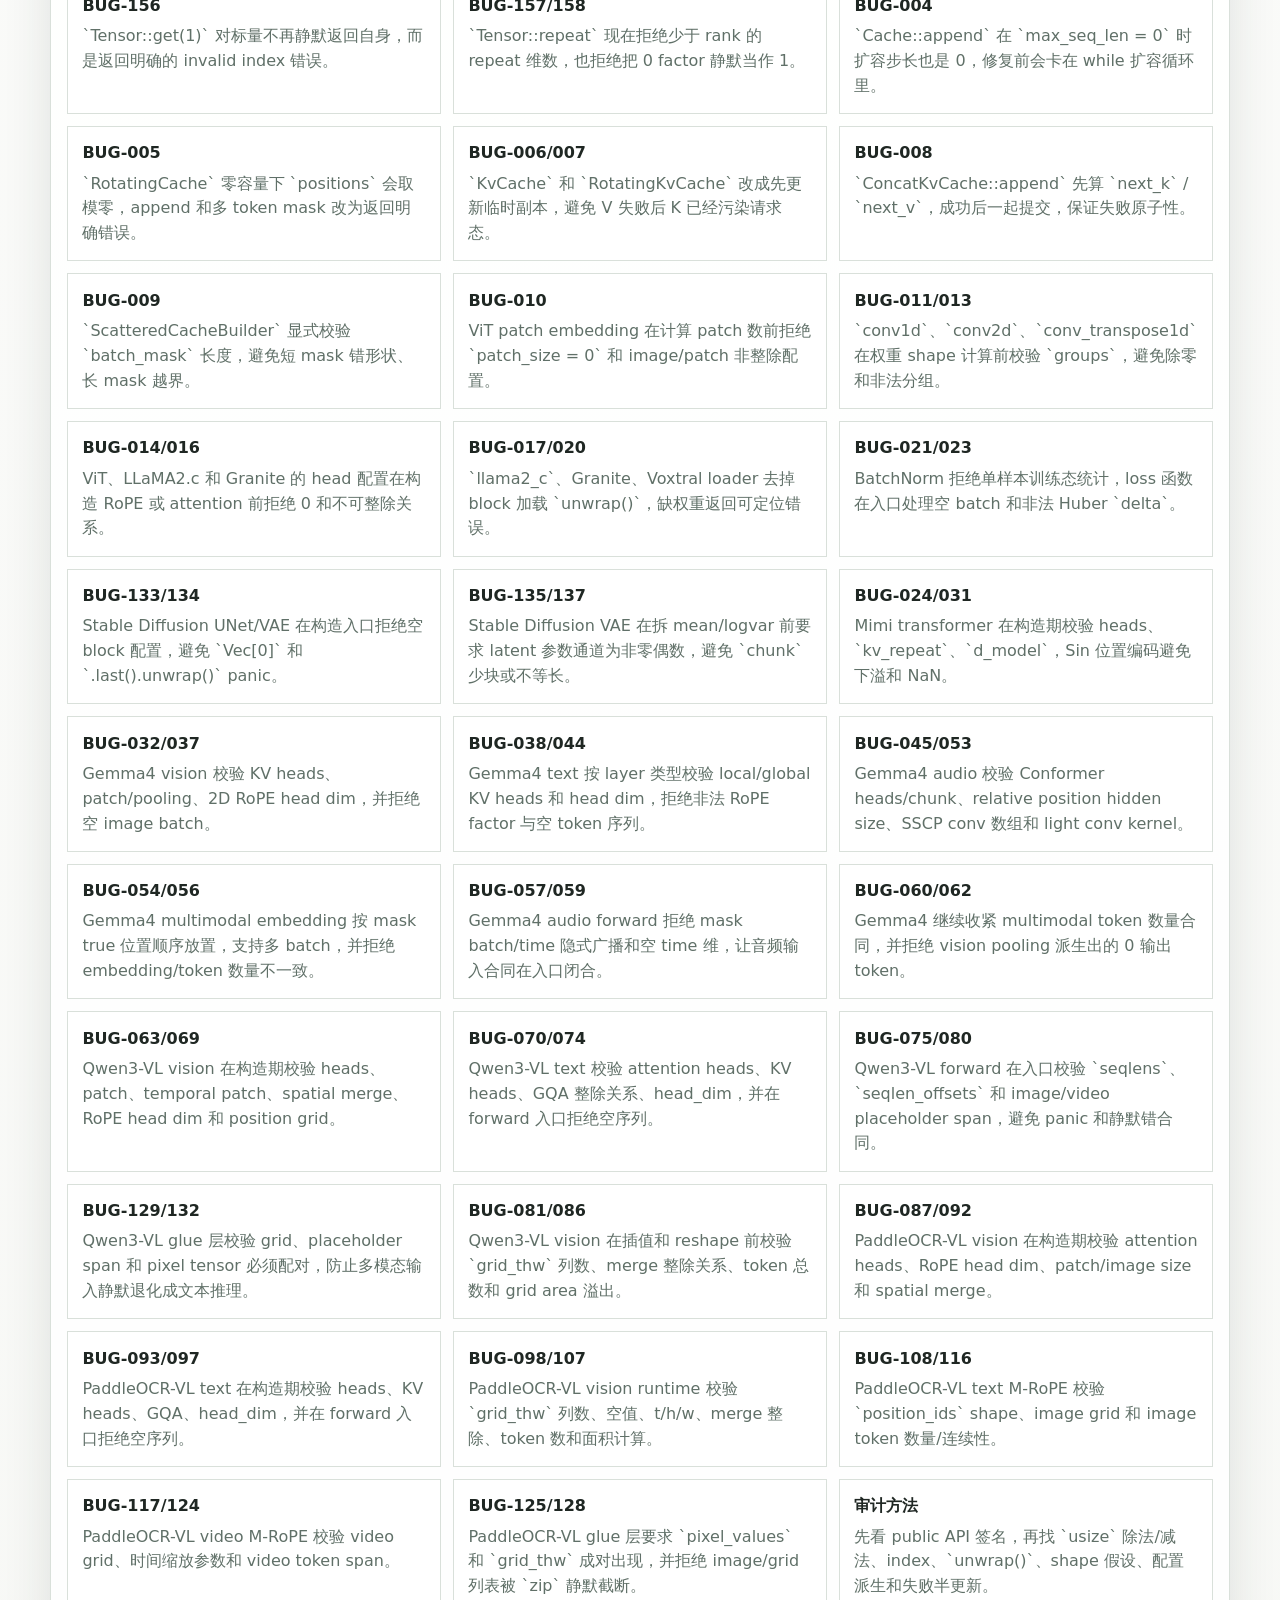
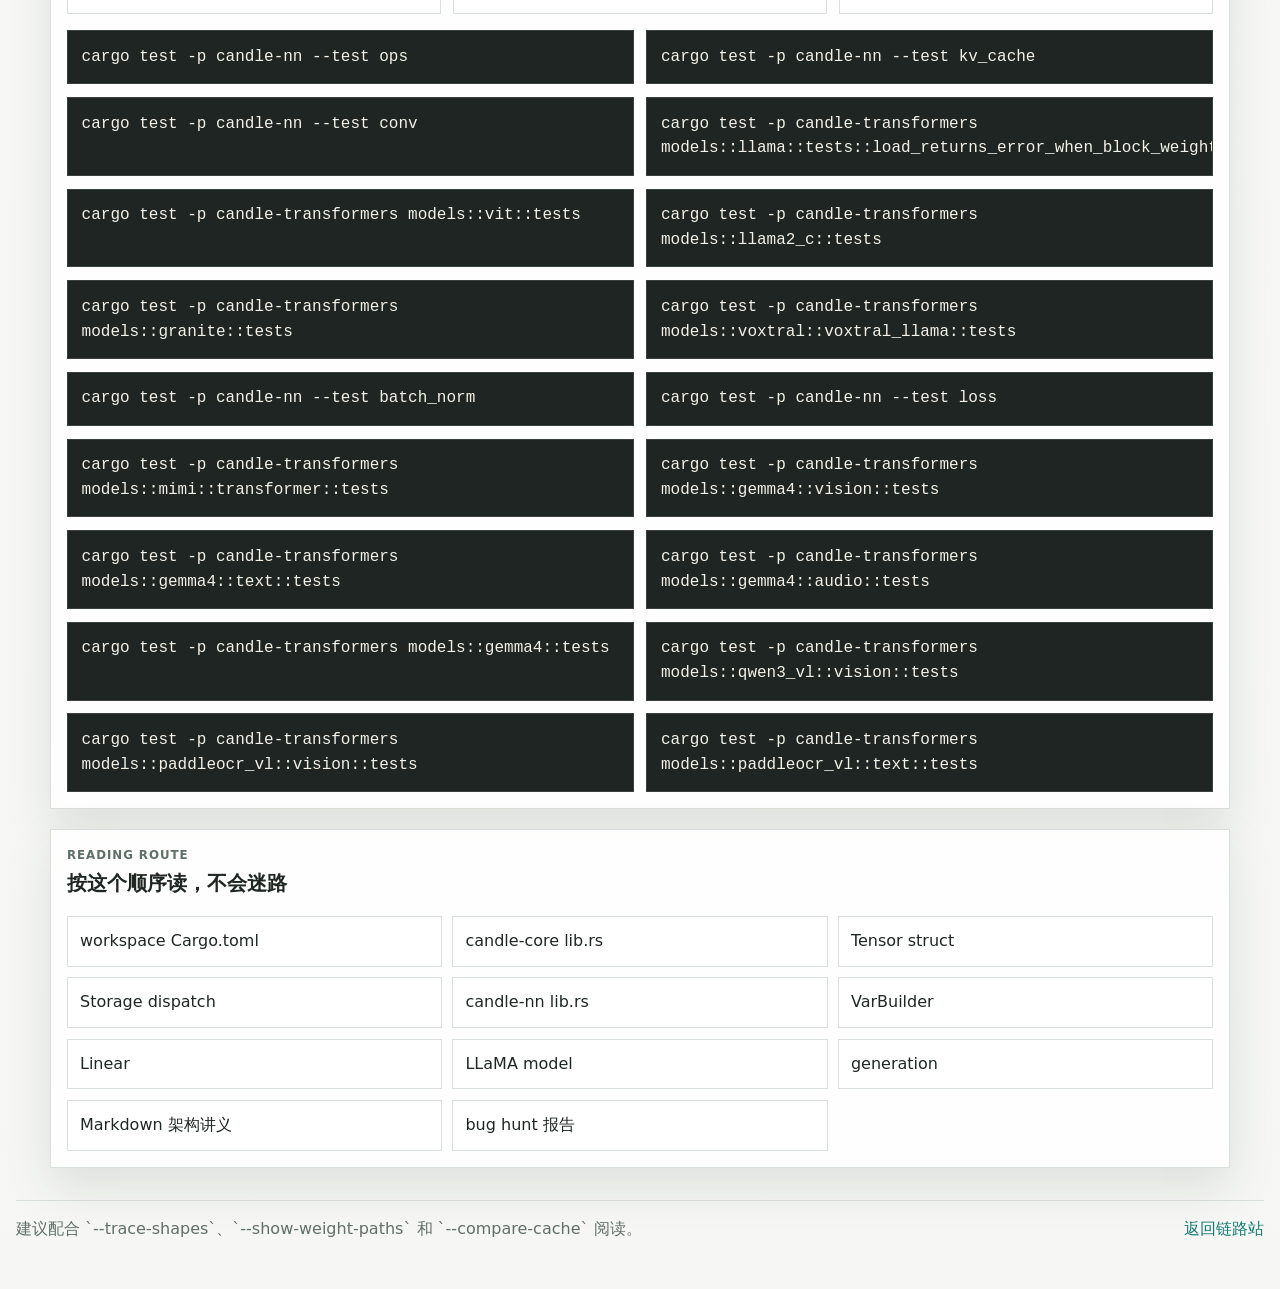
==== commit 5928b509: "Document Tensor repeat bug hunt" ====
--- a/rust-learning/html/architecture.html
+++ b/rust-learning/html/architecture.html
@@ -209,7 +209,7 @@
       <section id="bug" class="panel-section">
         <div class="section-heading">
           <p class="eyebrow">Bug Clinic</p>
-          <h2>真实修复：156 个 public API 边界</h2>
+          <h2>真实修复：158 个 public API 边界</h2>
         </div>
         <div class="bug-grid">
           <article class="bug-card">
@@ -251,6 +251,10 @@
           <article class="bug-card">
             <h3>BUG-156</h3>
             <p>`Tensor::get(1)` 对标量不再静默返回自身，而是返回明确的 invalid index 错误。</p>
+          </article>
+          <article class="bug-card">
+            <h3>BUG-157/158</h3>
+            <p>`Tensor::repeat` 现在拒绝少于 rank 的 repeat 维数，也拒绝把 0 factor 静默当作 1。</p>
           </article>
           <article class="bug-card">
             <h3>BUG-004</h3>
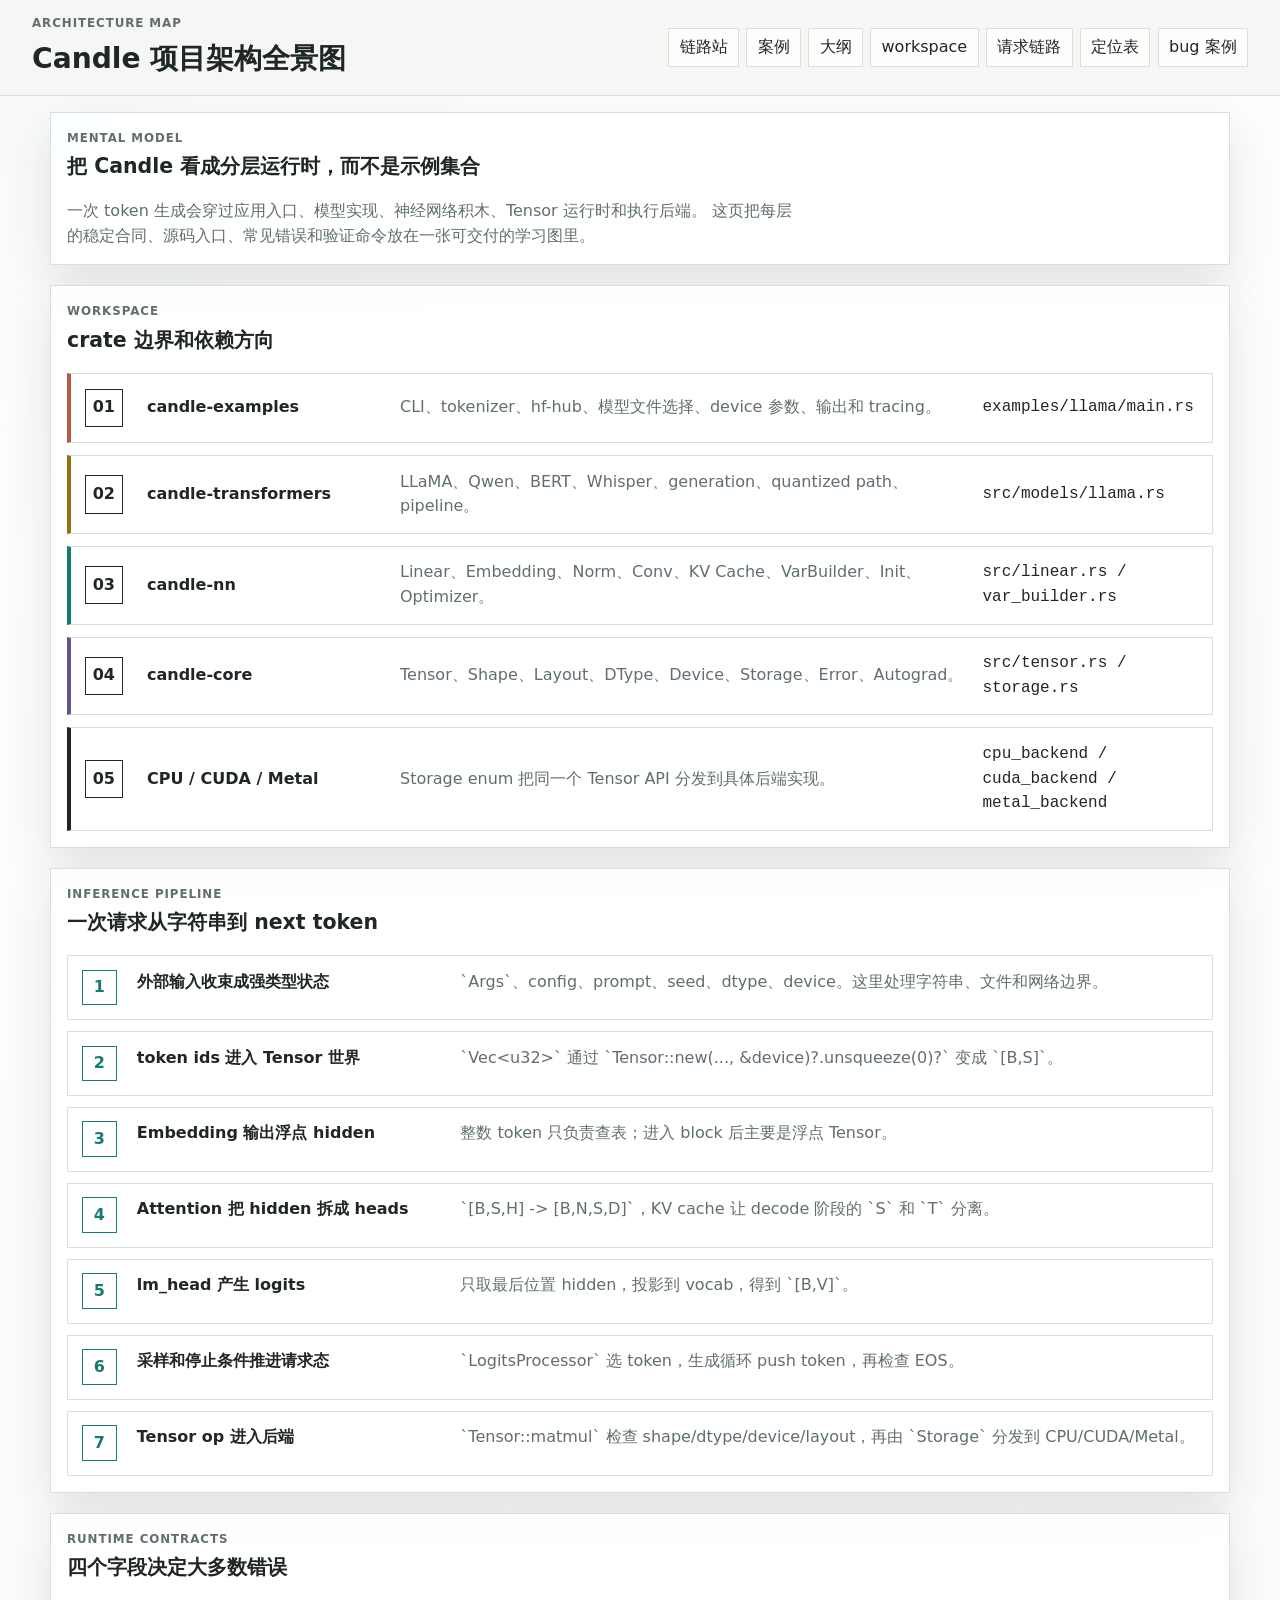
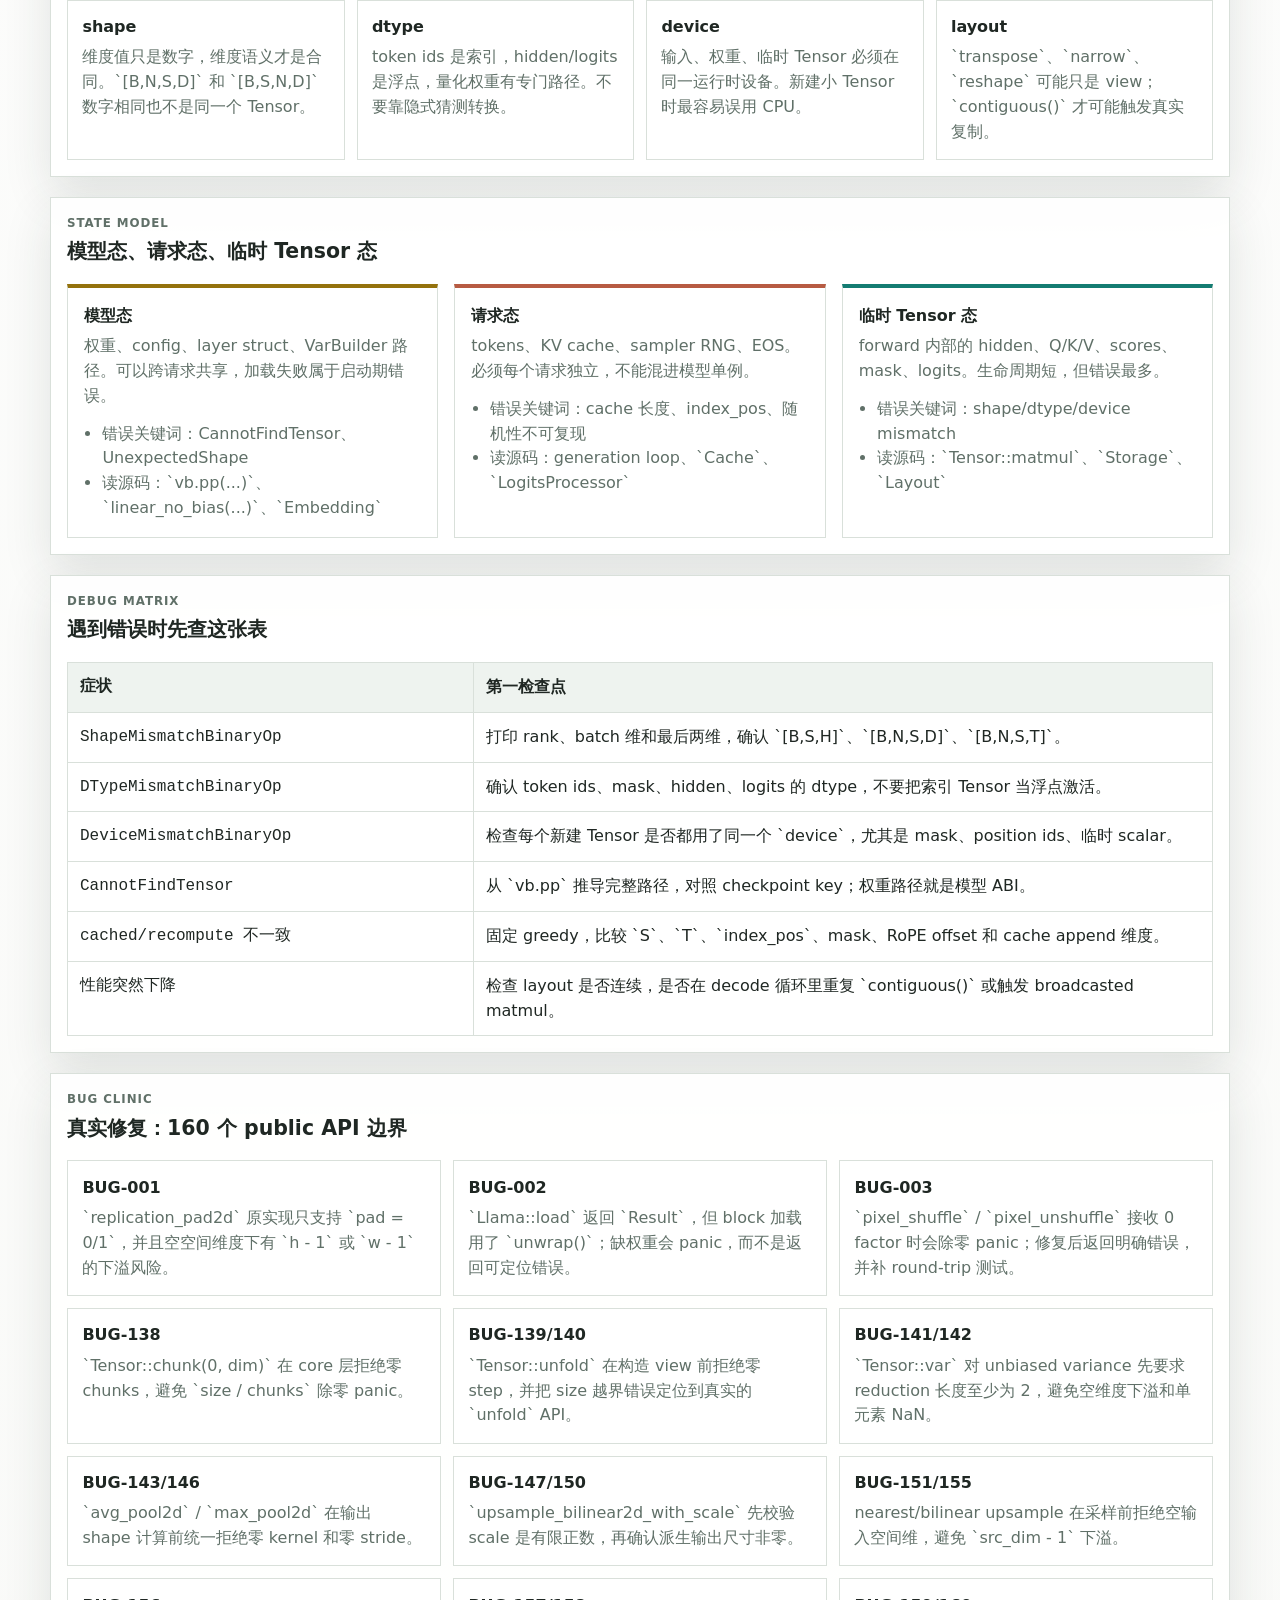
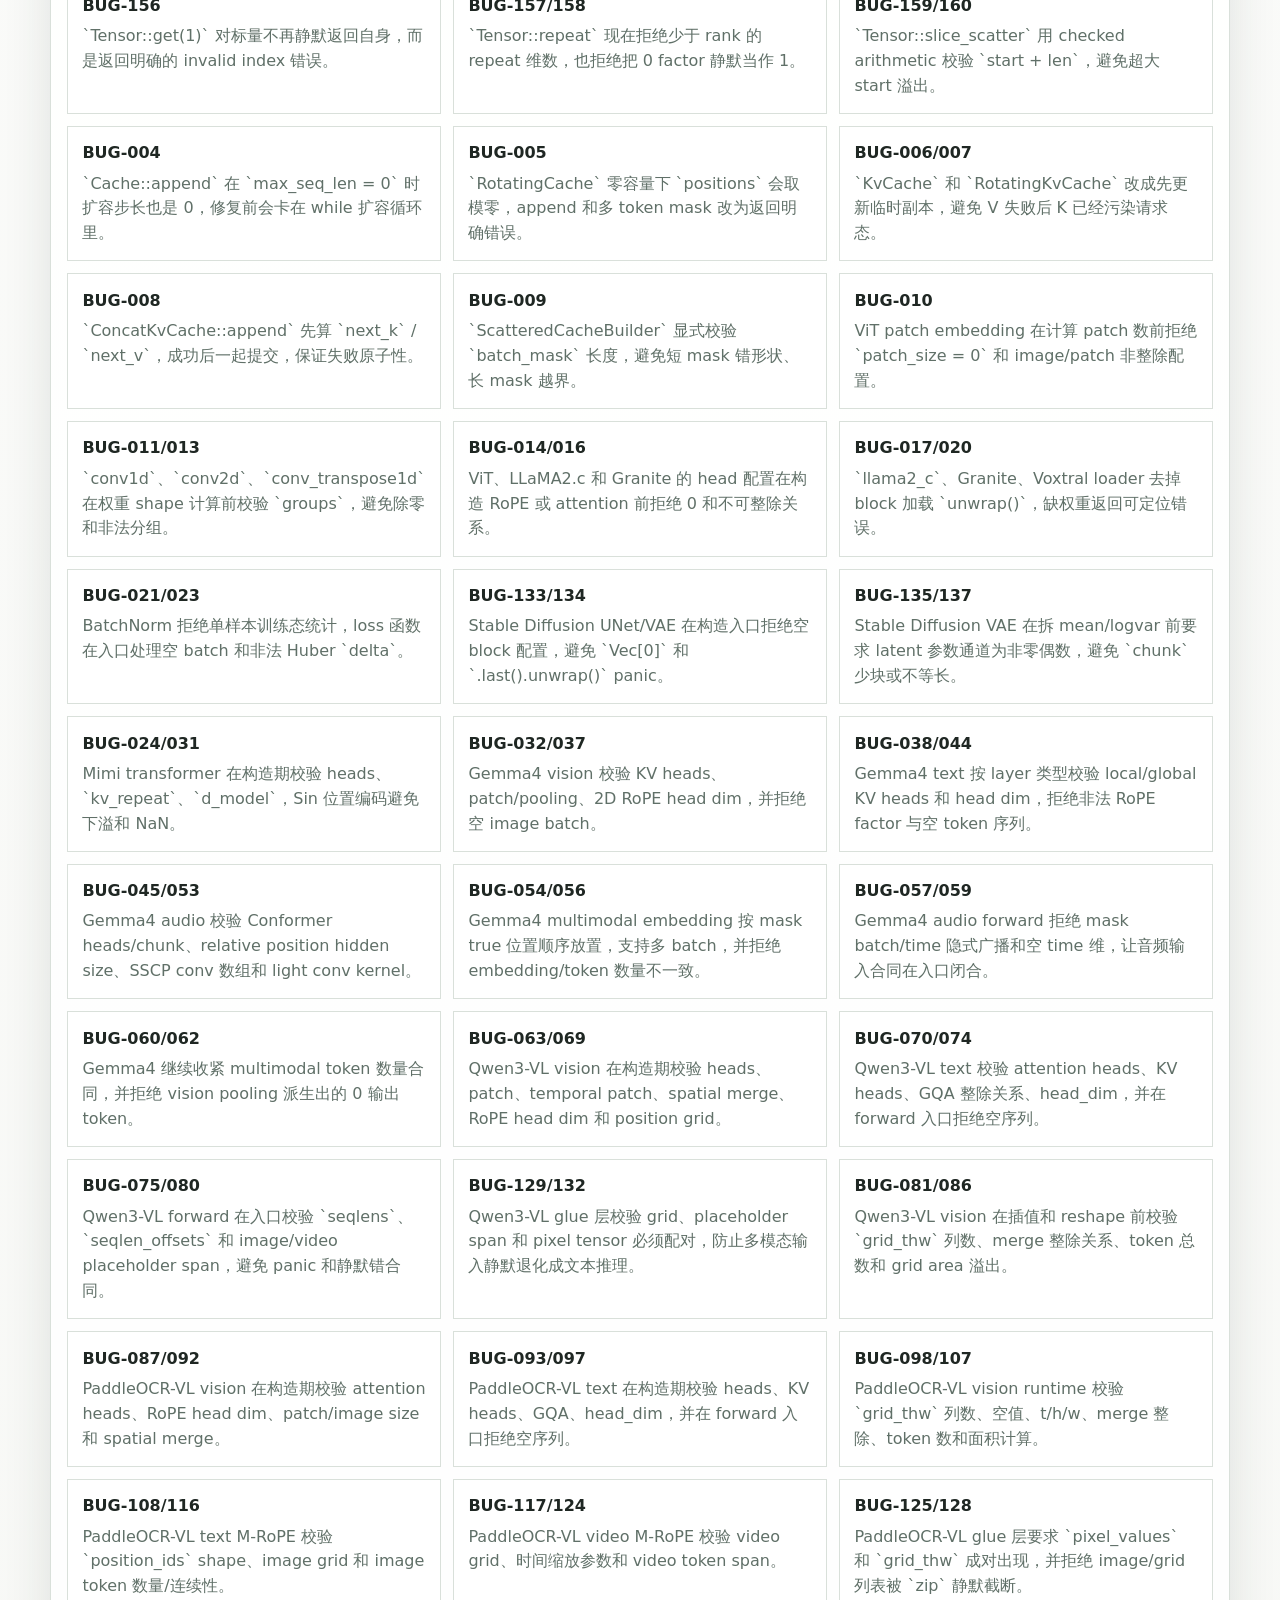
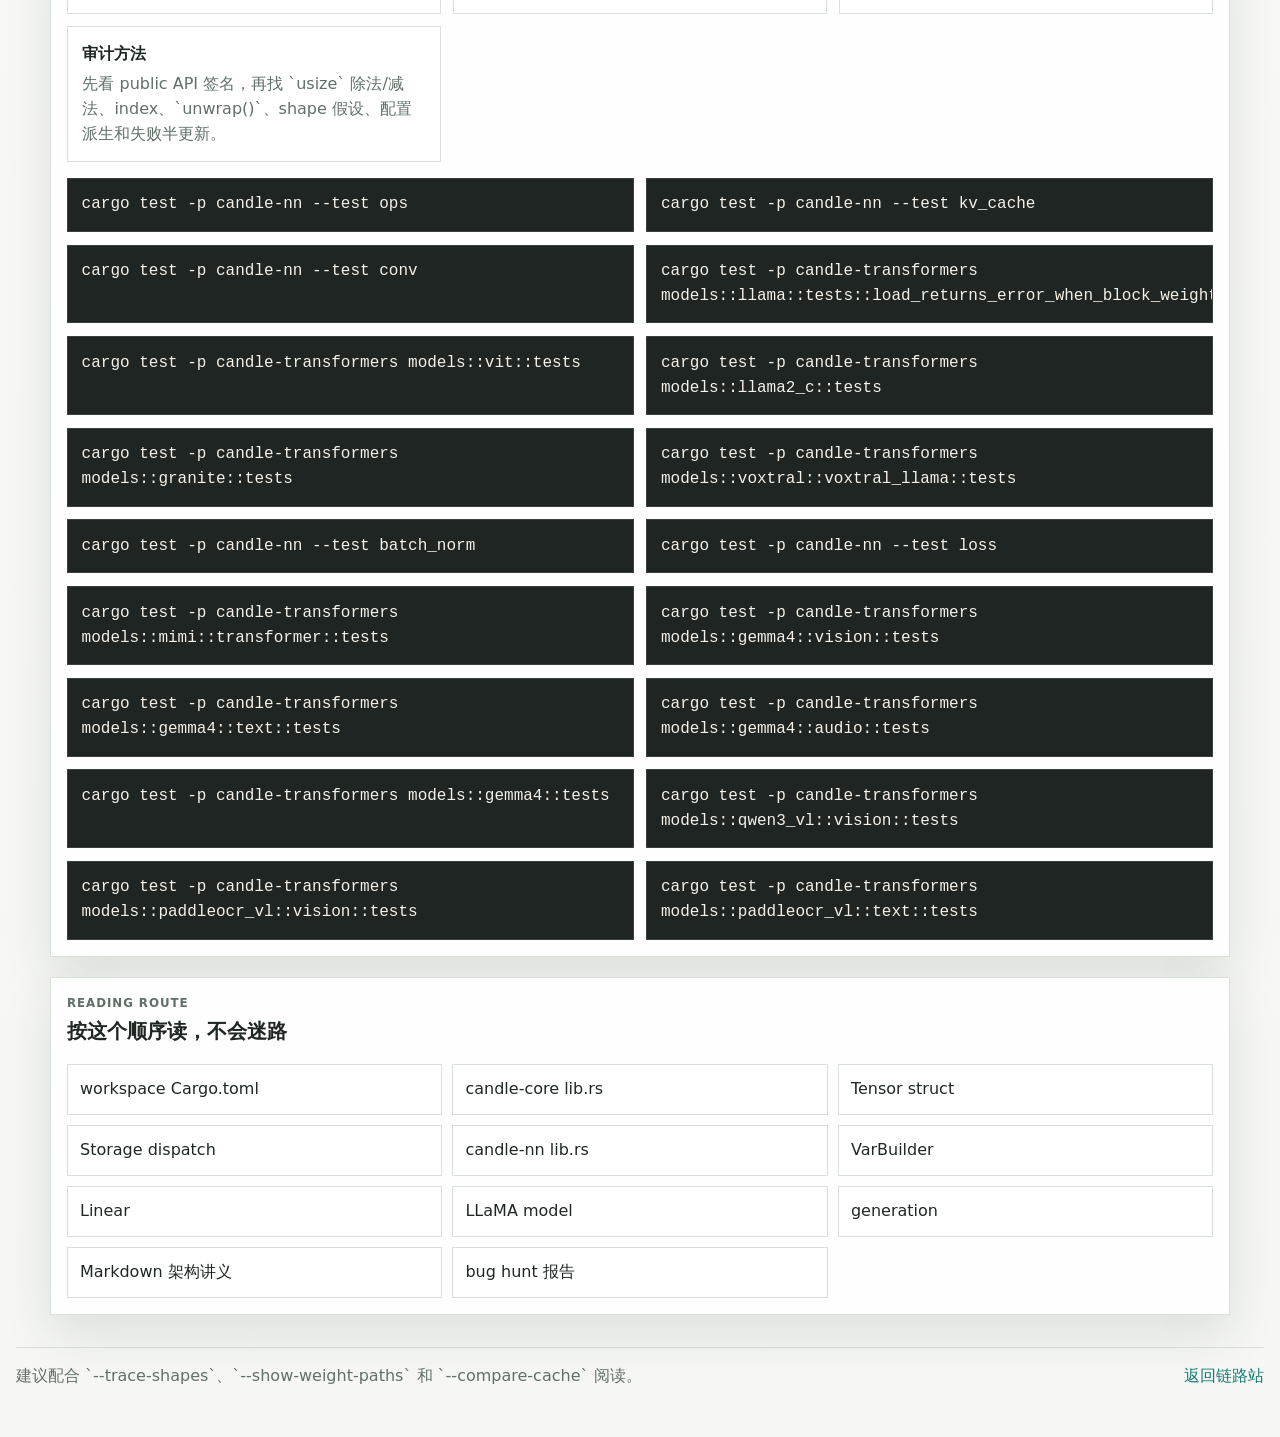
==== commit 7e2f1508: "Document slice scatter bug hunt" ====
--- a/rust-learning/html/architecture.html
+++ b/rust-learning/html/architecture.html
@@ -209,7 +209,7 @@
       <section id="bug" class="panel-section">
         <div class="section-heading">
           <p class="eyebrow">Bug Clinic</p>
-          <h2>真实修复：158 个 public API 边界</h2>
+          <h2>真实修复：160 个 public API 边界</h2>
         </div>
         <div class="bug-grid">
           <article class="bug-card">
@@ -255,6 +255,10 @@
           <article class="bug-card">
             <h3>BUG-157/158</h3>
             <p>`Tensor::repeat` 现在拒绝少于 rank 的 repeat 维数，也拒绝把 0 factor 静默当作 1。</p>
+          </article>
+          <article class="bug-card">
+            <h3>BUG-159/160</h3>
+            <p>`Tensor::slice_scatter` 用 checked arithmetic 校验 `start + len`，避免超大 start 溢出。</p>
           </article>
           <article class="bug-card">
             <h3>BUG-004</h3>
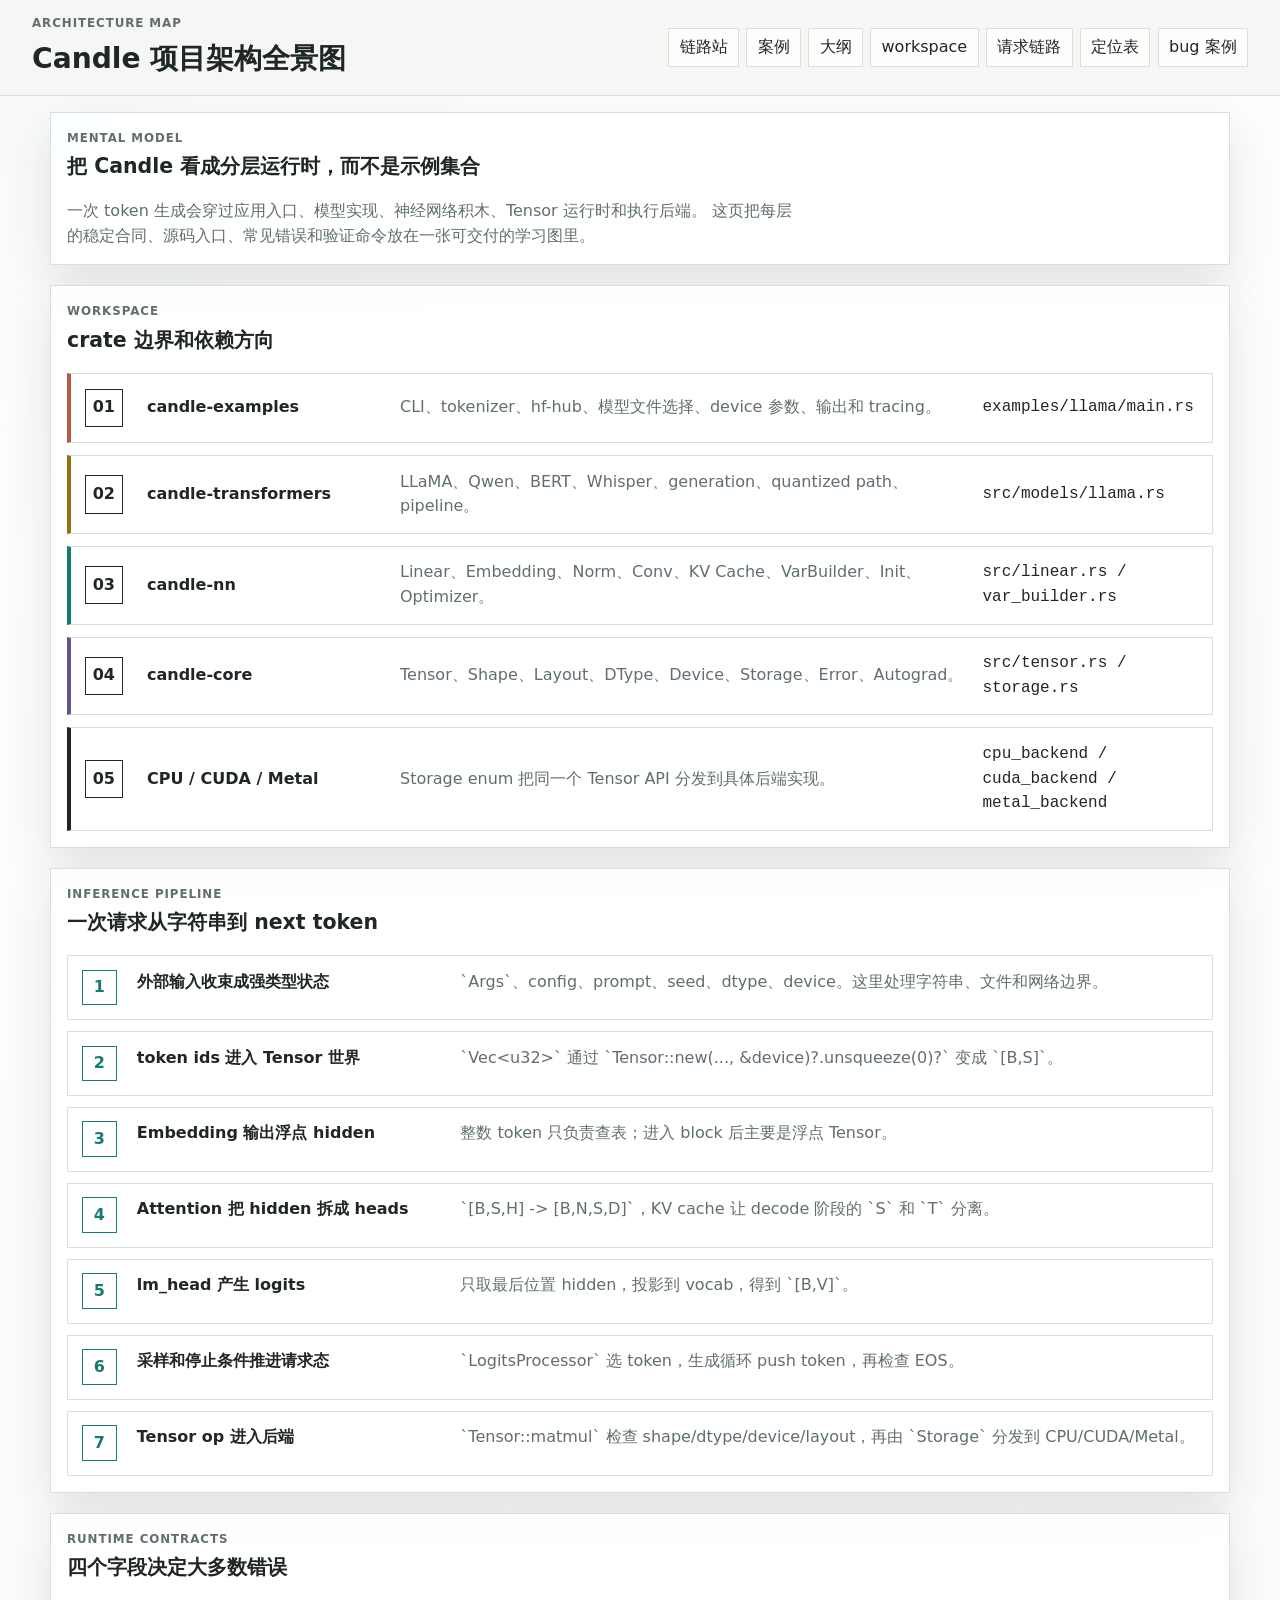
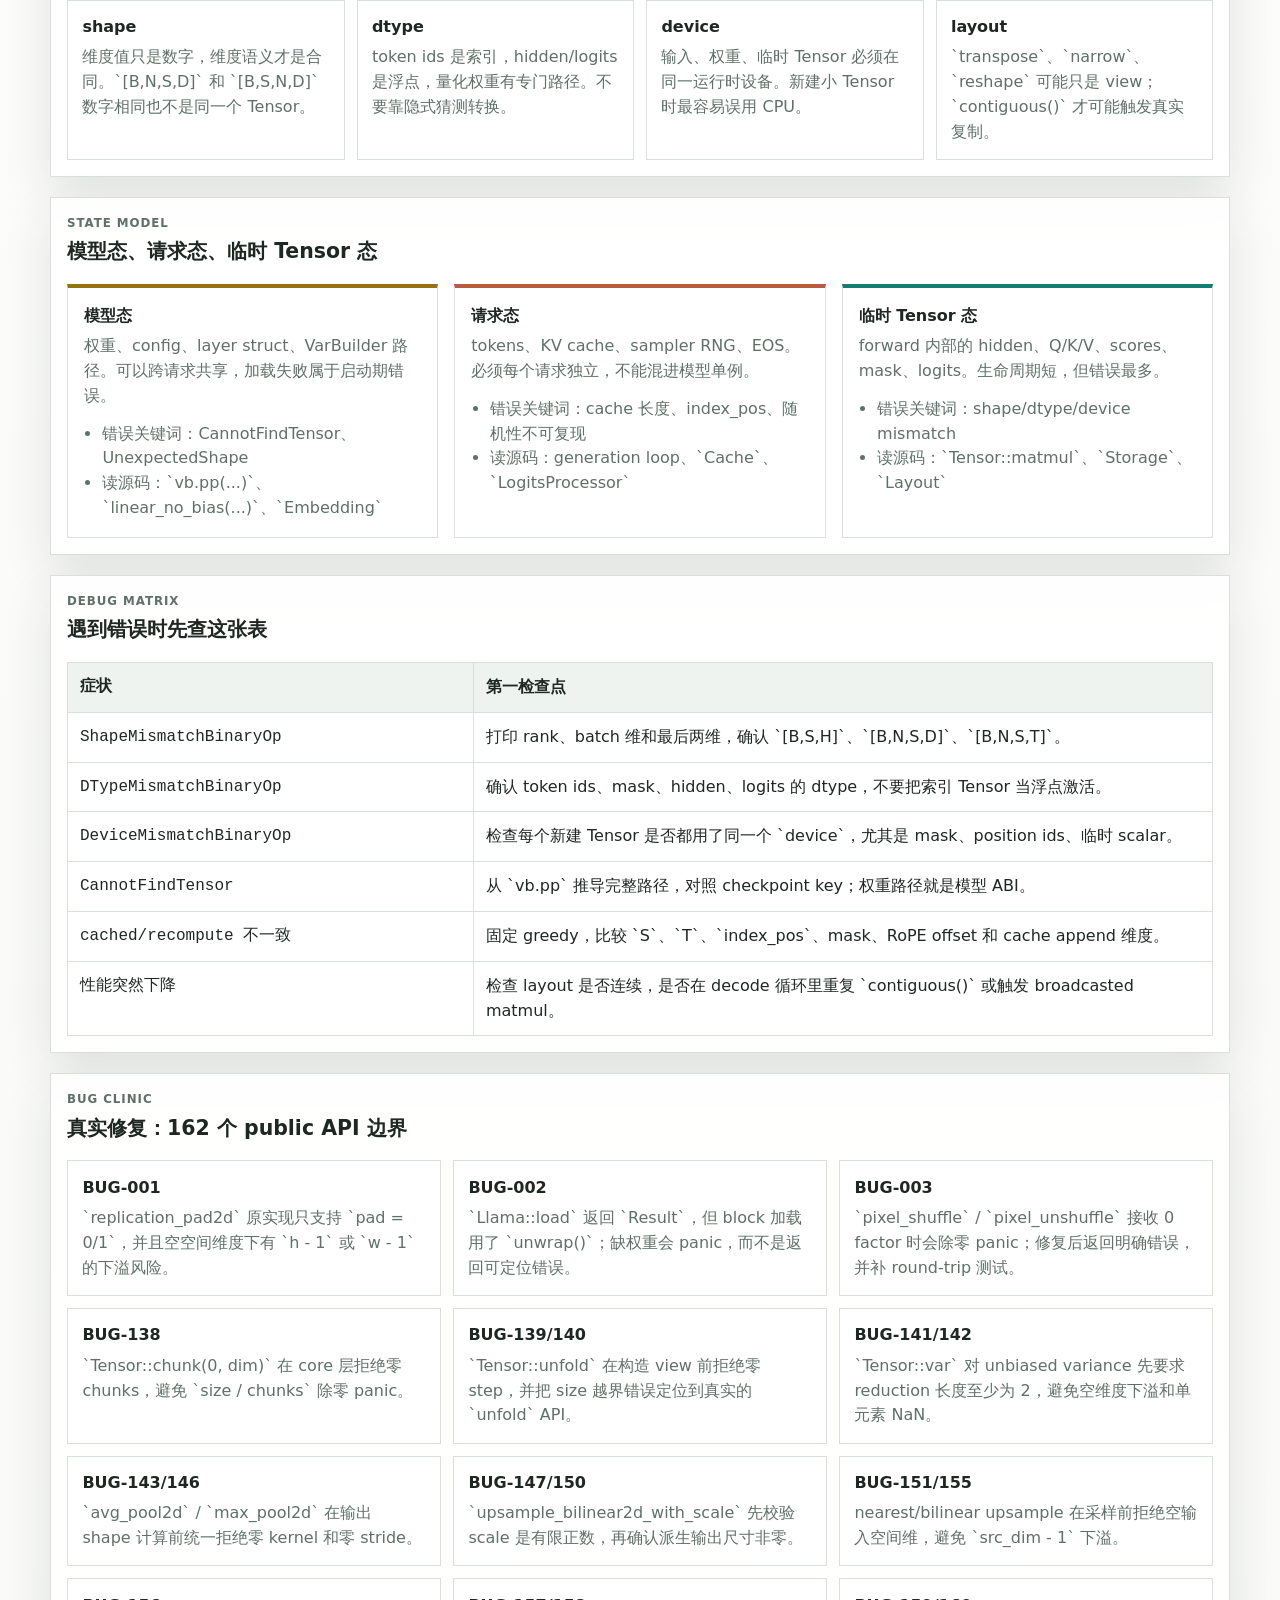
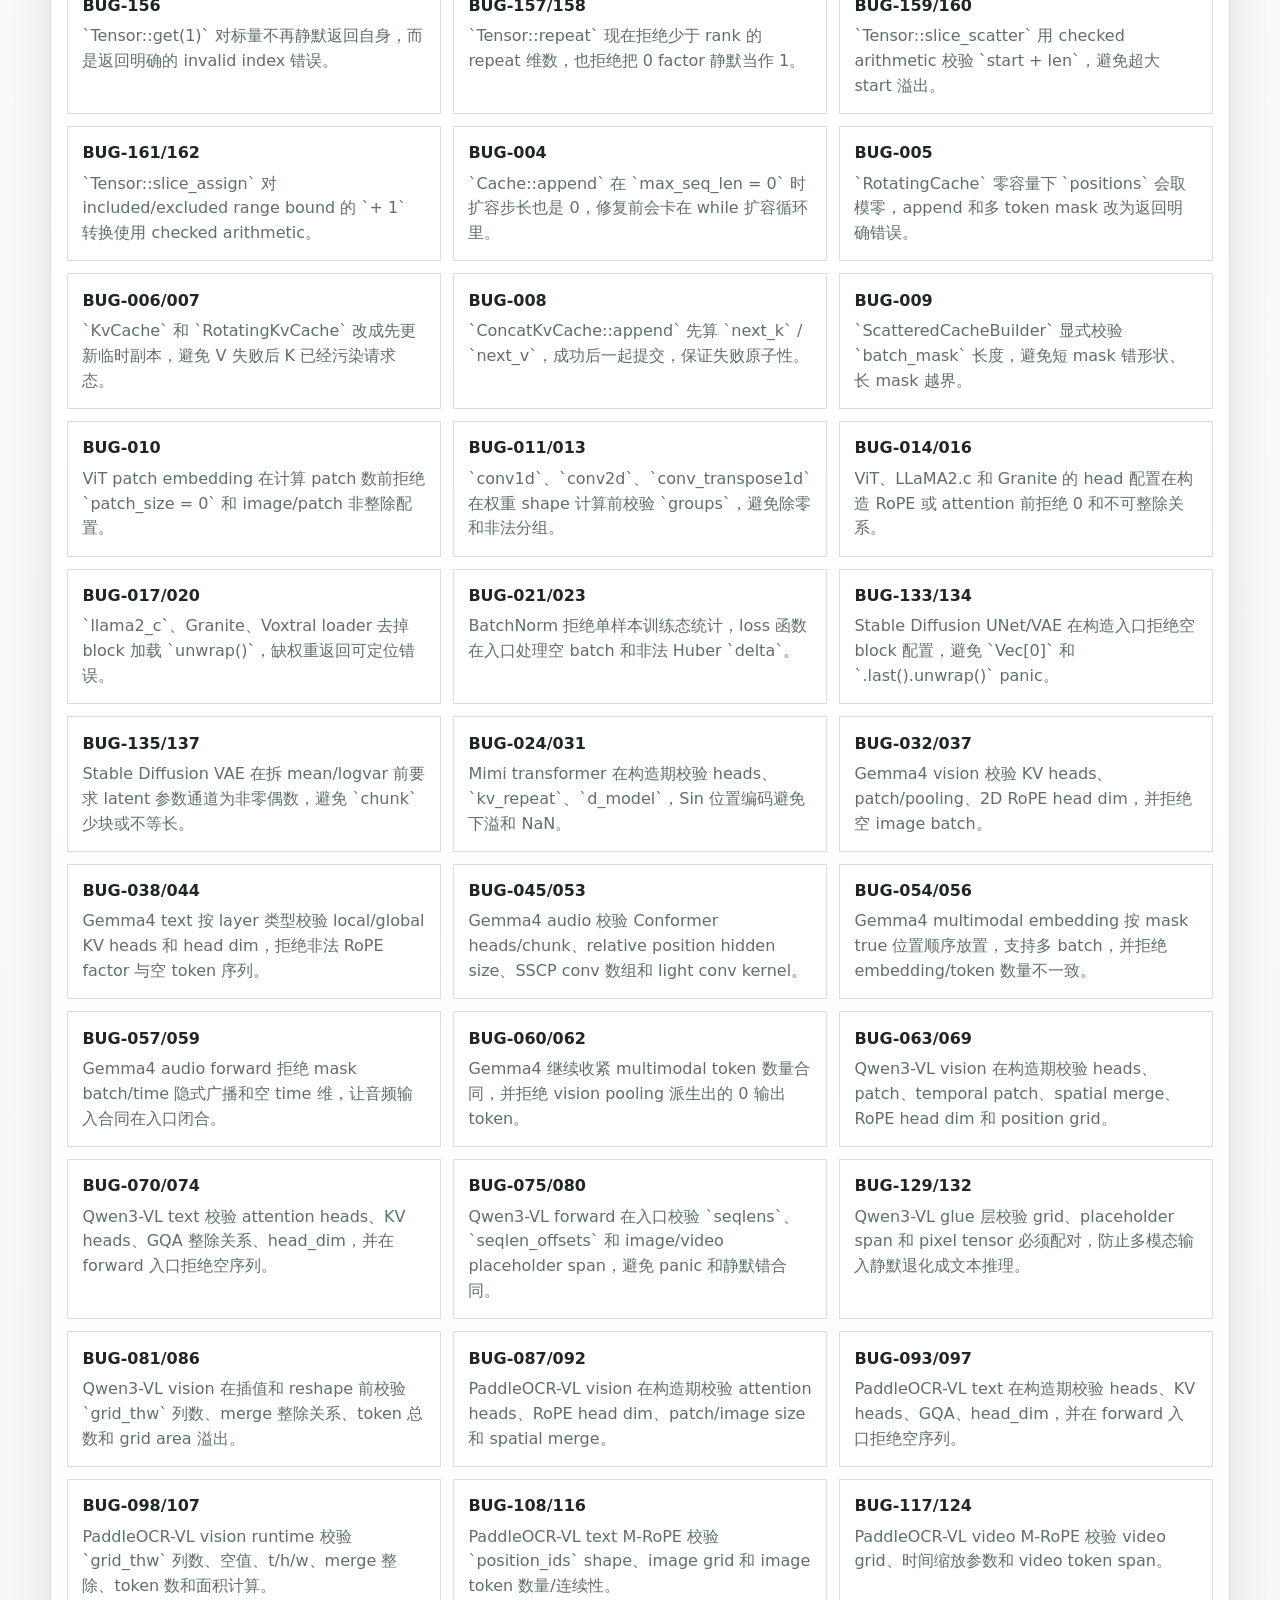
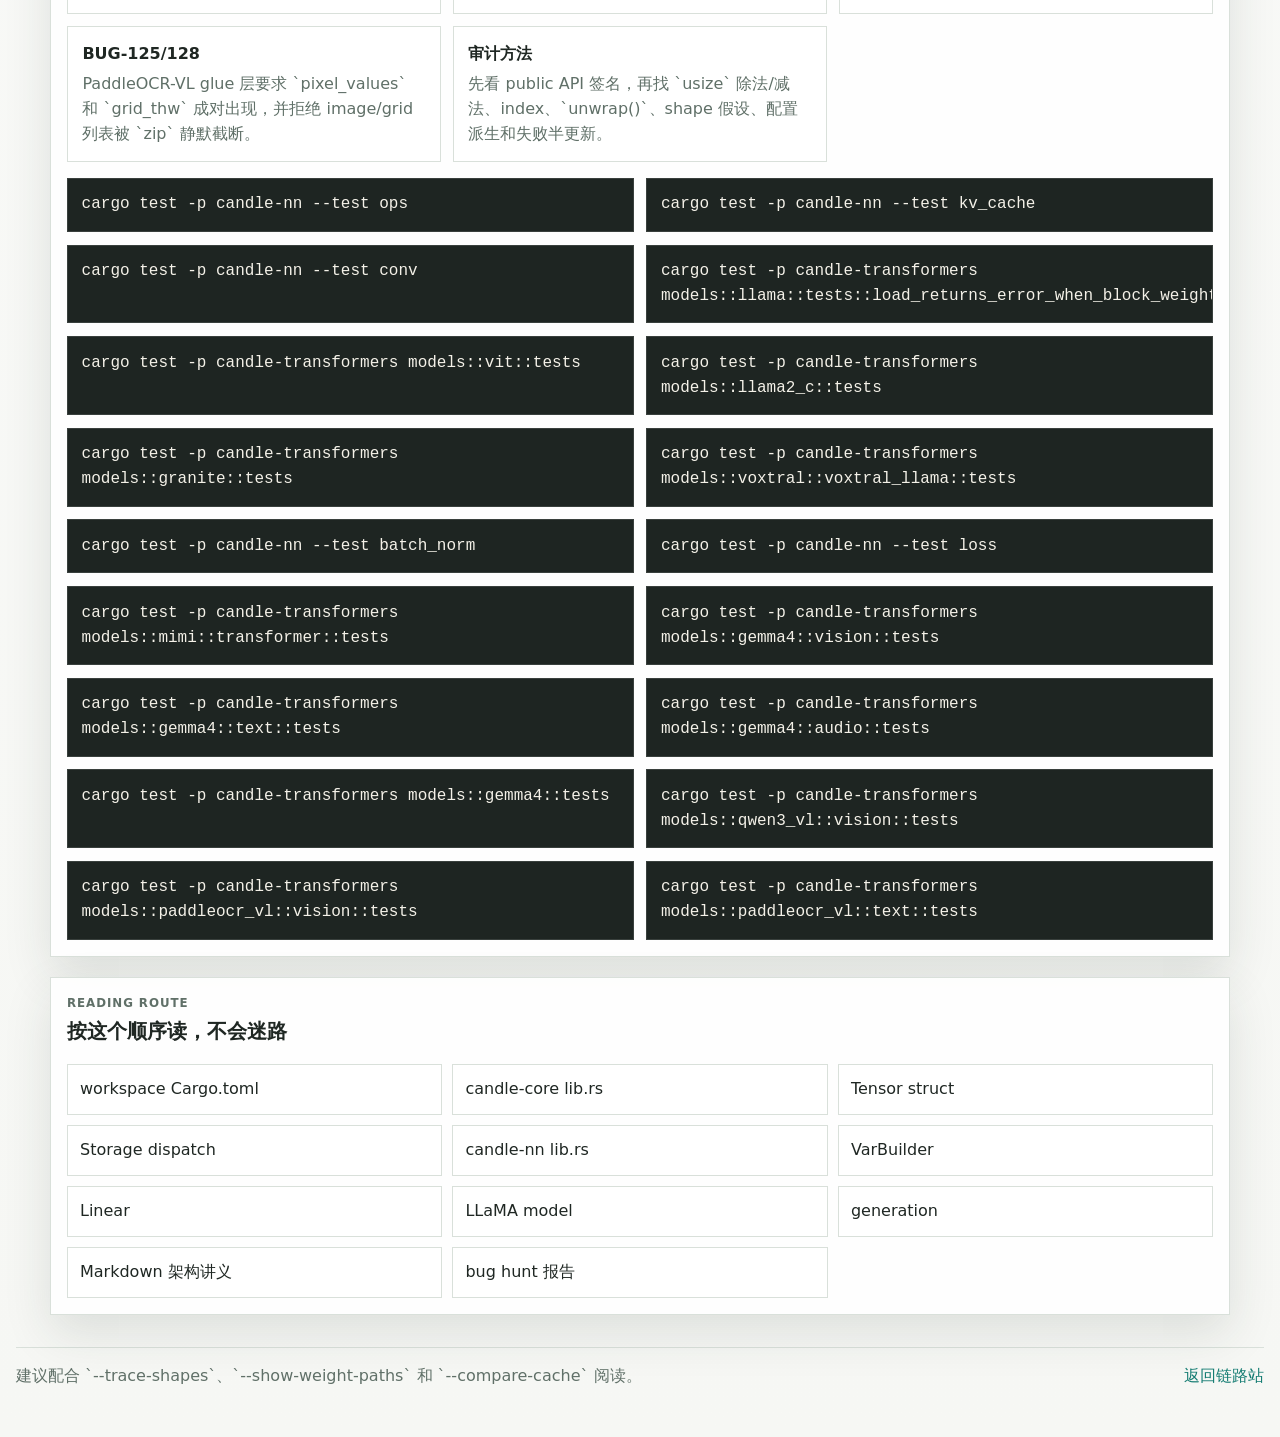
==== commit 7e754cb4: "Document slice assign bug hunt" ====
--- a/rust-learning/html/architecture.html
+++ b/rust-learning/html/architecture.html
@@ -209,7 +209,7 @@
       <section id="bug" class="panel-section">
         <div class="section-heading">
           <p class="eyebrow">Bug Clinic</p>
-          <h2>真实修复：160 个 public API 边界</h2>
+          <h2>真实修复：162 个 public API 边界</h2>
         </div>
         <div class="bug-grid">
           <article class="bug-card">
@@ -259,6 +259,10 @@
           <article class="bug-card">
             <h3>BUG-159/160</h3>
             <p>`Tensor::slice_scatter` 用 checked arithmetic 校验 `start + len`，避免超大 start 溢出。</p>
+          </article>
+          <article class="bug-card">
+            <h3>BUG-161/162</h3>
+            <p>`Tensor::slice_assign` 对 included/excluded range bound 的 `+ 1` 转换使用 checked arithmetic。</p>
           </article>
           <article class="bug-card">
             <h3>BUG-004</h3>
